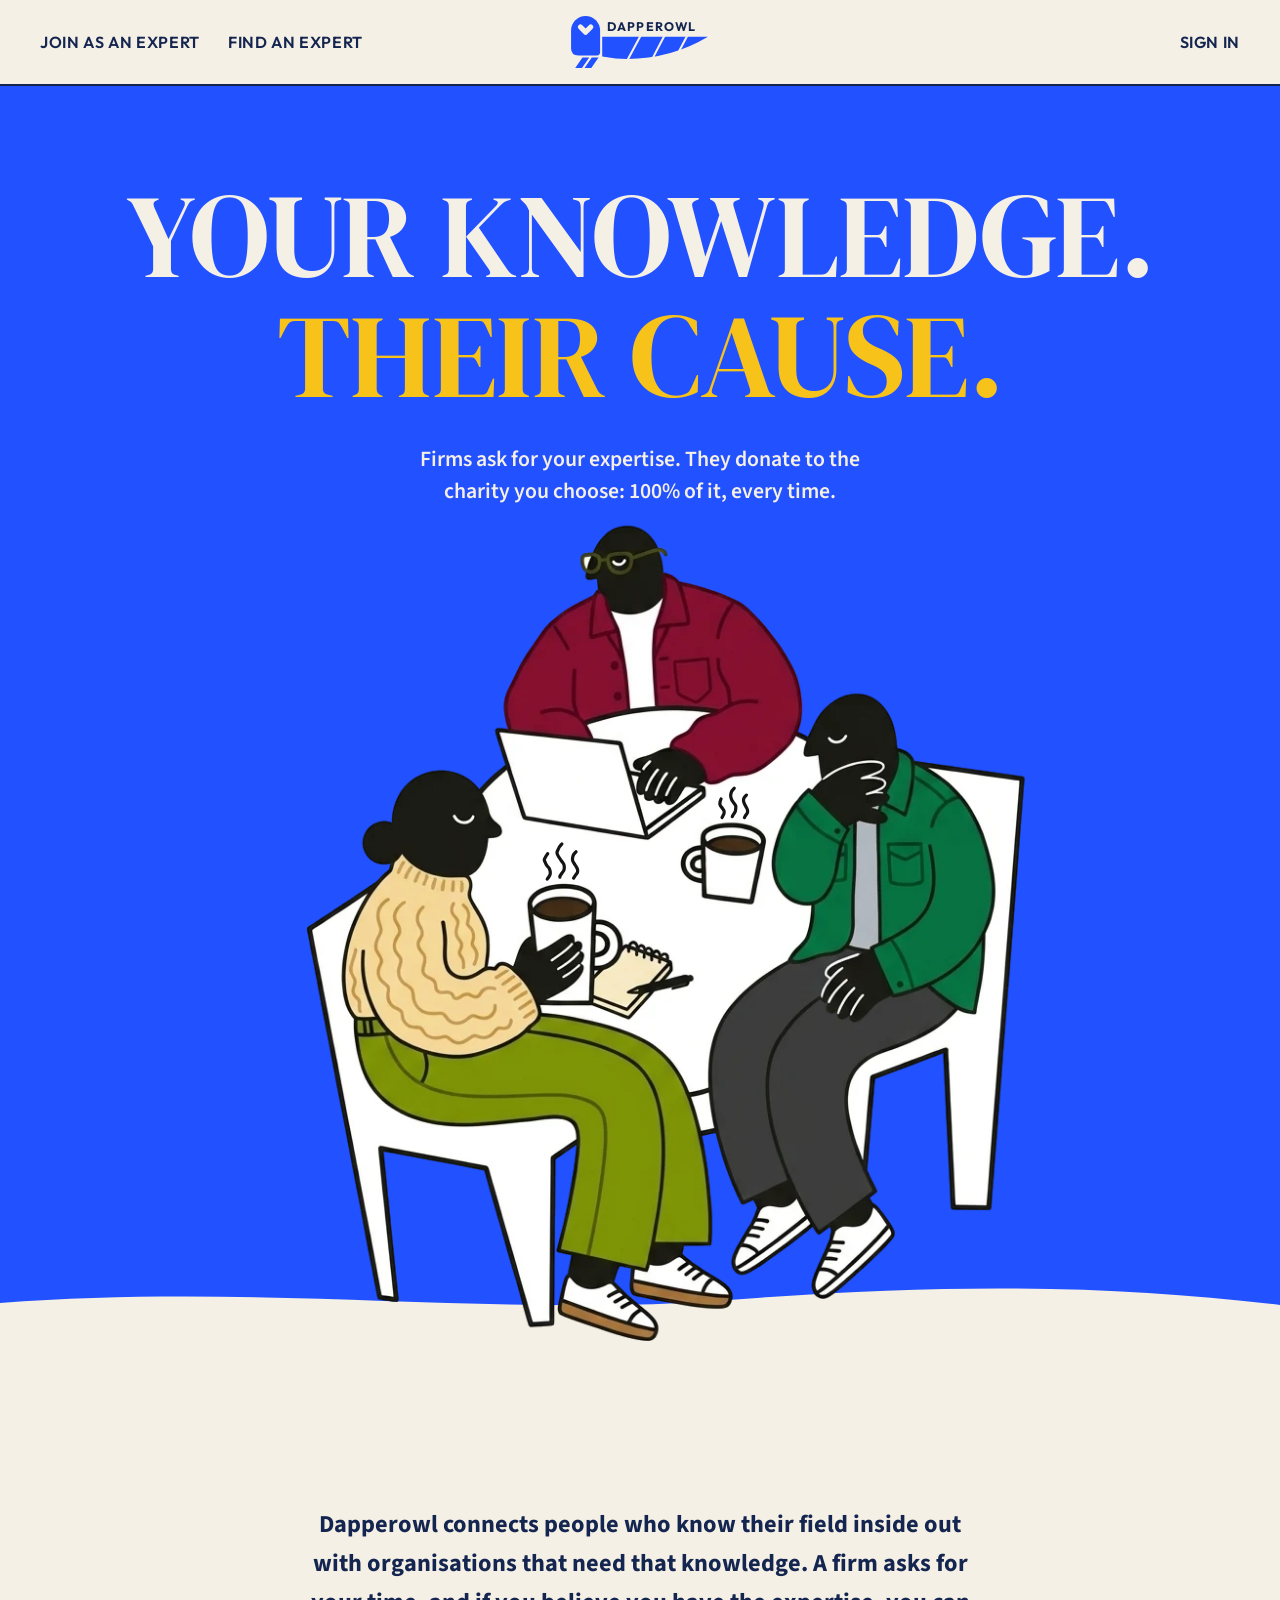
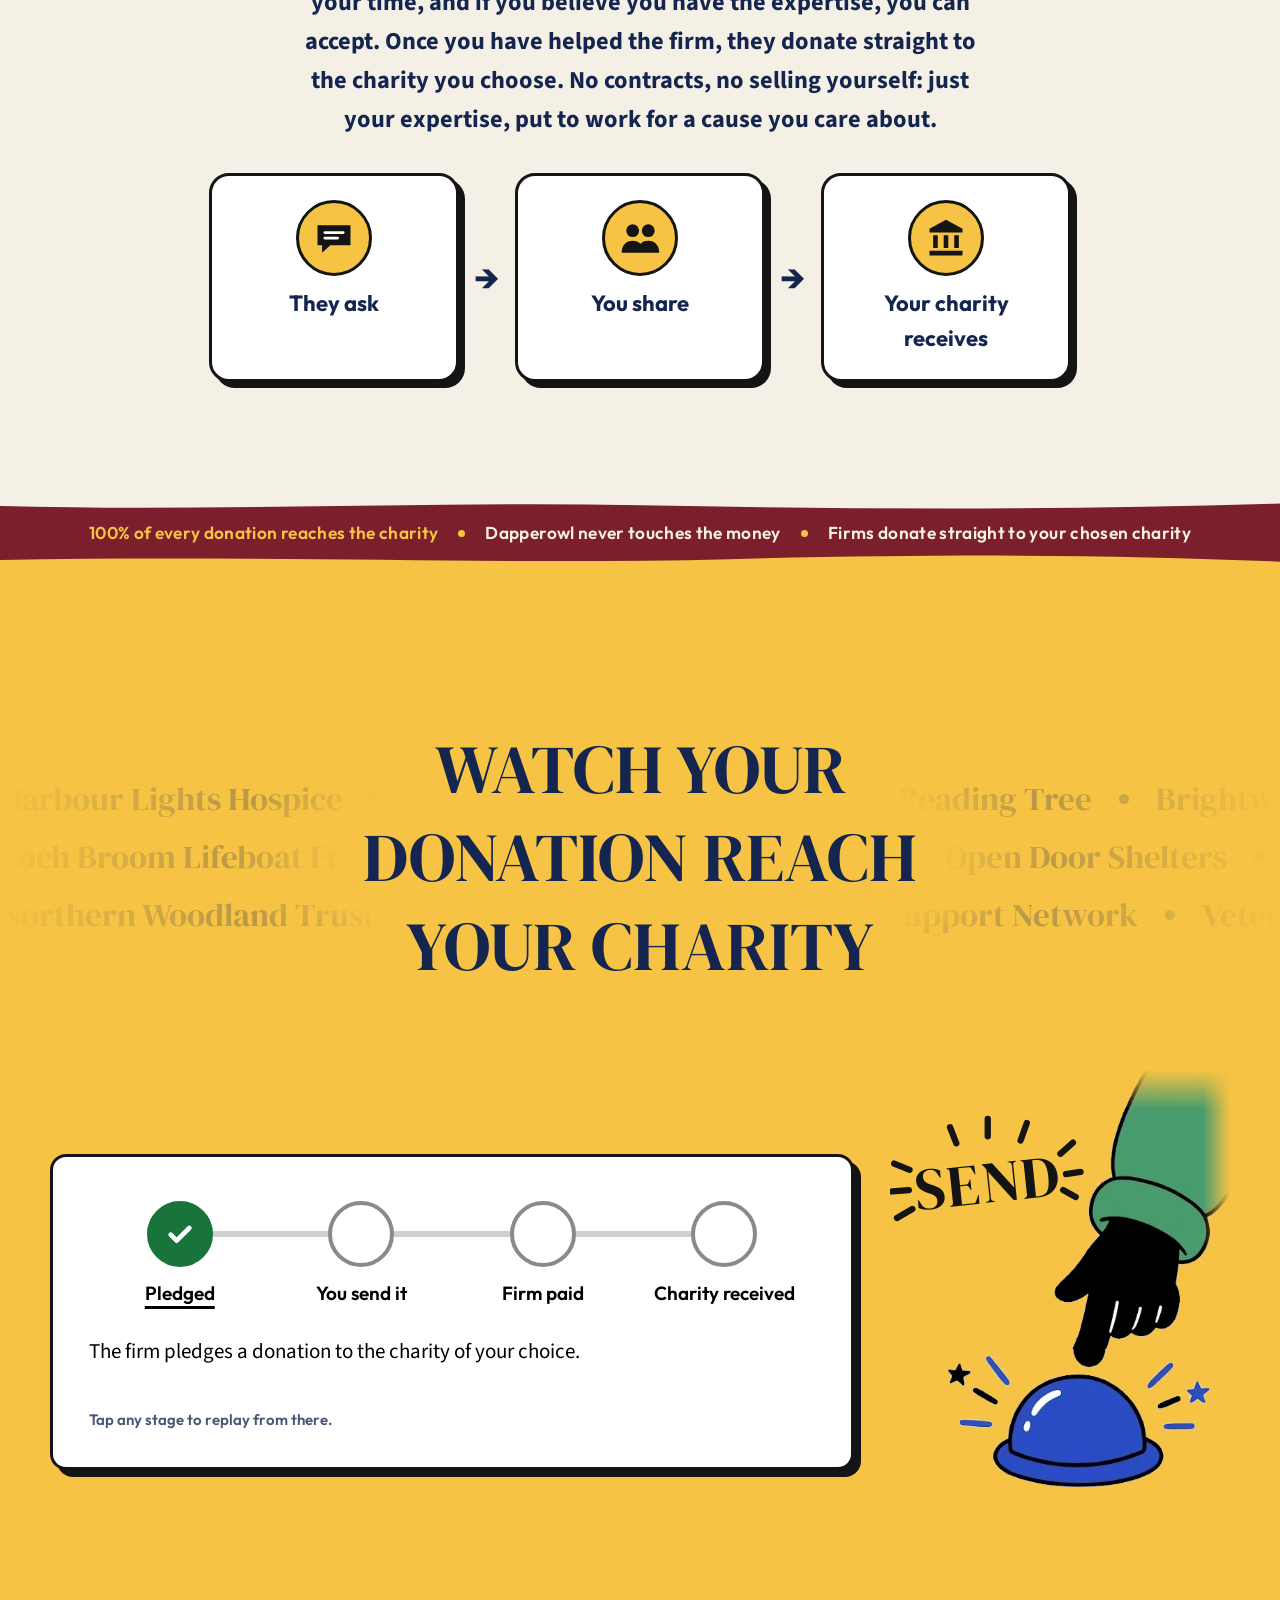
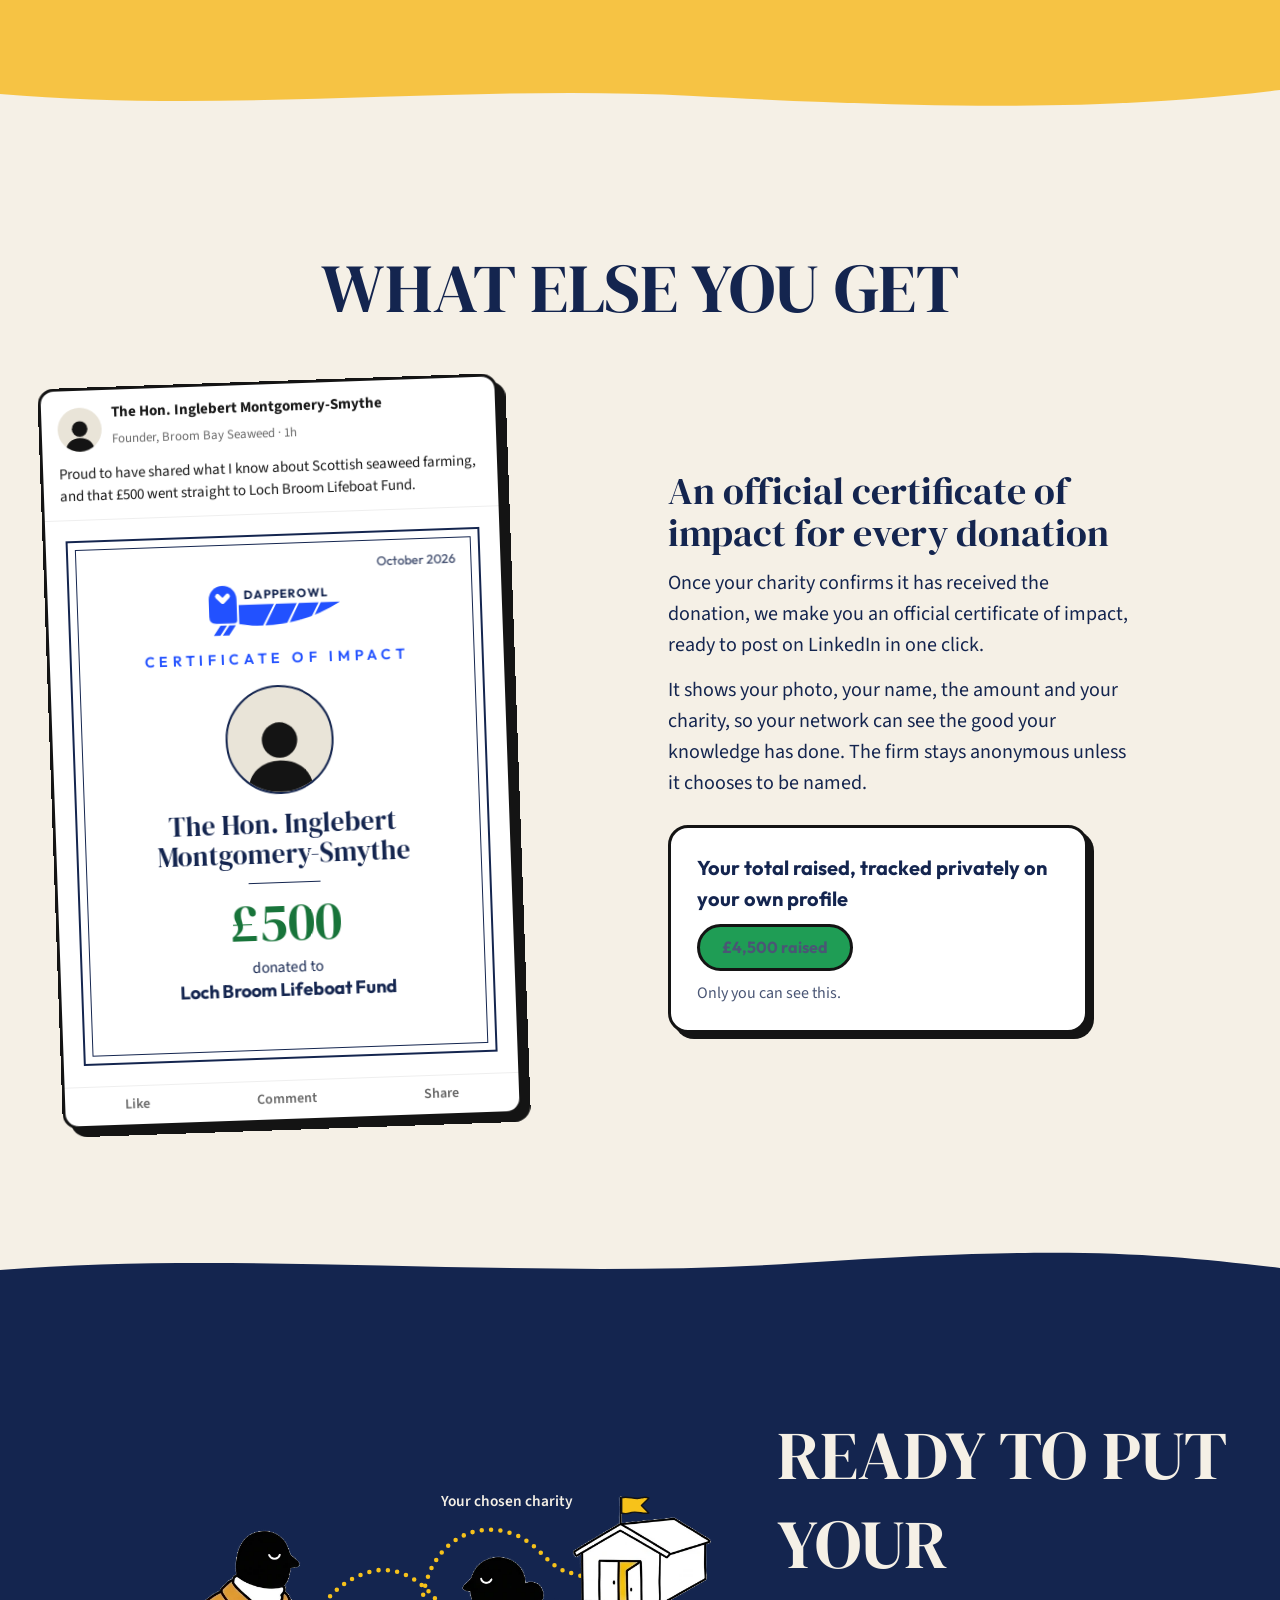
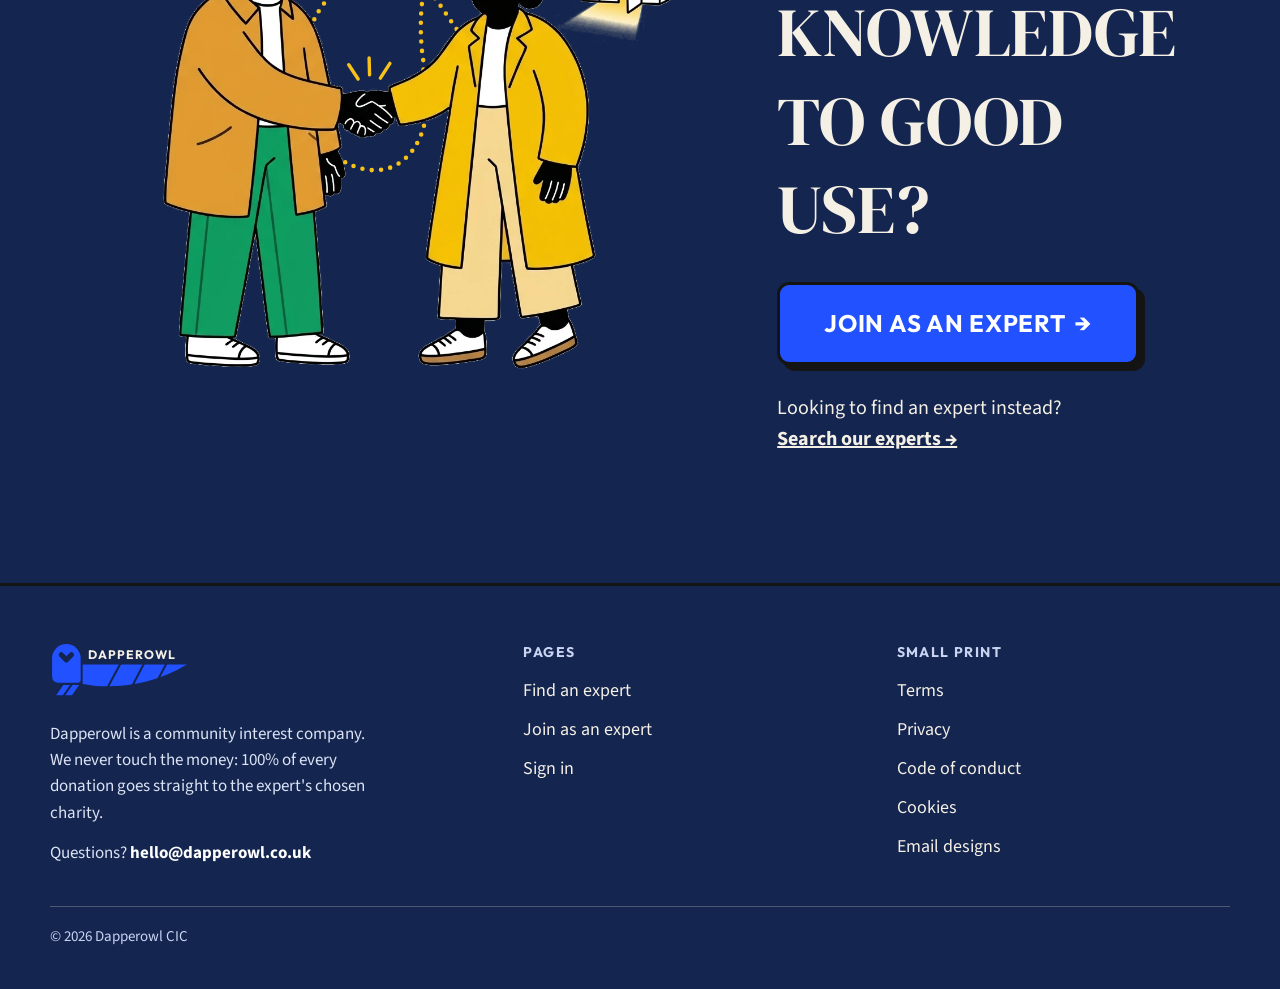
==== index.html @ 825cd0ed "Homepage rework: poster hero and new section order - Cobalt poster hero: 'YOUR KNOWLEDGE. / THEIR CA" ====
<!doctype html>
<html lang="en"><head><meta charset="utf-8"><meta name="viewport" content="width=device-width, initial-scale=1">
<meta property="og:title" content="Dapperowl: Specialise for charity">
<meta property="og:description" content="Experts share their knowledge; firms donate 100% to the expert’s chosen charity.">
<meta property="og:url" content="https://dapperowl.netlify.app/">
<meta property="og:type" content="website">
<meta property="og:image" content="https://dapperowl.netlify.app/og-image.png?v=2">
<meta property="og:image:width" content="1200">
<meta property="og:image:height" content="627">
<meta property="og:image:alt" content="Specialise for charity: three people talking over coffee at a round table">
<meta name="twitter:card" content="summary_large_image">
<meta name="twitter:title" content="Dapperowl: Specialise for charity">
<meta name="twitter:description" content="Experts share their knowledge; firms donate 100% to the expert’s chosen charity.">
<meta name="twitter:image" content="https://dapperowl.netlify.app/og-image.png?v=2">
<meta name="twitter:image:alt" content="Specialise for charity: three people talking over coffee at a round table"><title>Dapperowl</title>
<title>Dapperowl Prototype</title>
<meta name="claude:viewport-fit-sides" content="cover">
<link rel="stylesheet" href="https://fonts.googleapis.com/css2?family=DM+Serif+Display&family=Outfit:wght@600;700&family=Source+Sans+3:wght@400;600;700&display=swap">
<link rel="stylesheet" href="styles.css">
<style>
/* Layout: a sequence of full-width colour bands taken from the drawing's clothes (cream, burgundy, olive, cream, cobalt, navy), joined by soft wavy edges. Big DM Serif headings sit on chunky outlined colour blobs; three small black-figure drawings; tilted cards with hard shadows. */
:root{ --sec:clamp(72px,10vw,128px); --artw:min(80vw,1000px); --spill:calc(var(--artw) * .14); /* image bottom has ~8% empty space, so the drawing itself spills ~6% */ --trk:#F6C344; --trktext:#14254F; --olive:#5E6B33; --burg:#7A1F2B; --cream:#F5F0E6; --sun:#F6C344; }
body{font-size:20px}
.band{position:relative;padding-block:var(--sec)}
.band .inner{position:relative;z-index:1}
.wave{display:block;width:100%;height:36px;margin:-1px 0} /* half height (30 Oct) */

/* headings with a blob behind */
.hd{text-align:center;margin:0 auto;font-family:var(--head);font-weight:400;font-size:clamp(40px,5.4vw,80px);line-height:1.28;text-transform:uppercase;max-width:20ch;color:var(--navy)}

/* Poster hero (30 Oct): cobalt band, huge two-line headline, one sentence, the table drawing big and spilling over the wavy edge */
.phero{position:relative;z-index:2;background:var(--cobalt);color:var(--cream);text-align:center;padding-top:clamp(56px,7vw,96px);padding-bottom:0}
.phero .inner{display:flex;flex-direction:column;align-items:center}
.ptitle{margin:0;font-family:var(--head);font-weight:400;text-transform:uppercase;line-height:1.02;font-size:clamp(32px,9.2vw,146px);letter-spacing:-.005em}
.ptitle span{display:block;white-space:nowrap}
.ptitle .l1{color:var(--cream)}.ptitle .l2{color:#F7C21A}
.psub{margin:28px auto 0;max-width:40ch;font-family:var(--body);font-weight:600;font-size:clamp(20px,1.7vw,22px);line-height:1.5;color:var(--cream)}
.part{position:relative;z-index:3;width:var(--artw);margin-top:calc(var(--artw) * -0.085);margin-bottom:calc(var(--spill) * -1)} /* the image has ~10% empty space above the figures */
.part picture,.part .hero-art{display:block;width:100%;height:auto;aspect-ratio:1/1}
.psteam{position:absolute;inset:0;width:100%;height:100%;overflow:visible;pointer-events:none}
.stm{transform-box:view-box}
@media (prefers-reduced-motion:no-preference){
  .stm{animation:steam 3s ease-in-out infinite}
  .stm2{animation-delay:-1.2s}
  .ptitle .l1,.ptitle .l2,.psub{animation:rise .8s cubic-bezier(.2,.7,.2,1) both}
  .ptitle .l2{animation-delay:.25s}
  .psub{animation-delay:.55s}
  .part{animation:settle 1s cubic-bezier(.2,.7,.2,1) .8s both}
}
@keyframes steam{0%{opacity:0;transform:translateY(8px)}30%{opacity:1}70%{opacity:.85}100%{opacity:0;transform:translateY(-16px)}}
@keyframes rise{from{opacity:0;transform:translateY(34px)}to{opacity:1;transform:none}}
@keyframes settle{from{opacity:0;transform:translateY(40px) scale(.97)}to{opacity:1;transform:none}}

/* 100% strip: one thin line with wavy top and bottom */
.strip{position:relative;z-index:1;margin-top:-9px}
.strip .sw{display:block;width:100%;height:10px;margin:-1px 0}
.strip p{margin:0;background:var(--burg);color:var(--cream);padding-block:10px;display:flex;flex-wrap:wrap;justify-content:center;align-items:center;gap:4px 20px;font-family:var(--ui);font-weight:600;font-size:clamp(15px,1.35vw,19px);letter-spacing:.02em;text-align:center}
.strip p b{font-weight:600;color:var(--sun)}
.strip p i{width:7px;height:7px;border-radius:50%;background:var(--sun);display:inline-block}

/* what is Dapperowl */
.what{background:var(--cream);padding-top:calc(var(--sec) + var(--artw) * .06)}
.what .inner{display:flex;flex-direction:column;align-items:center;gap:34px;text-align:center}
.stmt{margin:0;font-family:var(--body);font-weight:700;font-size:clamp(22px,1.9vw,26px);line-height:1.6;max-width:52ch;color:var(--navy)}
.wsteps{list-style:none;margin:0;padding:0;display:flex;align-items:stretch;justify-content:center;gap:16px;flex-wrap:wrap}
.wsteps li:not(.arr){background:#fff;border:3px solid var(--ink);border-radius:20px;box-shadow:6px 6px 0 var(--ink);padding:24px 22px;display:flex;flex-direction:column;align-items:center;gap:10px;width:250px}
.wsteps .wi{width:76px;height:76px;border-radius:50%;background:var(--sun);border:3px solid var(--ink);display:grid;place-items:center}
.wsteps .wi svg{width:44px;height:44px}
.wsteps b{font-family:var(--ui);font-size:22px}
.wsteps span:not(.wi){font-size:17px;line-height:1.4}
.wsteps .arr{align-self:center;font-family:var(--ui);font-weight:700;font-size:36px;color:var(--navy)}
@media (max-width:900px){.wsteps .arr{transform:rotate(90deg);width:100%;text-align:center}.wsteps li:not(.arr){width:min(100%,340px)}}

/* tracker */
.olive{background:var(--trk);color:var(--trktext)}
.olive .hd{color:var(--navy);--blob:var(--cream)}
.olive{overflow:hidden}
.trk-head{position:relative;display:flex;flex-direction:column;align-items:center;justify-content:center;text-align:center;min-height:330px}
.trk-head .hd{position:relative;z-index:1}
/* keep the headline readable over the drifting charity names: a soft fade in the band's own yellow, no visible shape */
.trk-head .hd::after{content:"";position:absolute;inset:-34px -64px;z-index:-1;background:radial-gradient(closest-side,var(--trk) 72%,rgba(246,195,68,0));pointer-events:none}
.rows{position:absolute;top:50%;left:50%;width:100vw;transform:translate(-50%,-50%);display:flex;flex-direction:column;gap:18px;z-index:0;pointer-events:none;-webkit-mask-image:linear-gradient(90deg,transparent,#000 18%,#000 82%,transparent);mask-image:linear-gradient(90deg,transparent,#000 18%,#000 82%,transparent)}
.row{overflow:hidden}
.row .track{display:flex;gap:64px;width:max-content}
.row span{font-family:var(--head);font-size:clamp(26px,2.6vw,38px);line-height:1.2;color:var(--navy);opacity:.26;white-space:nowrap;position:relative}
.row span::after{content:'';position:absolute;right:-37px;top:50%;width:10px;height:10px;margin-top:-5px;border-radius:50%;background:var(--navy)}
.row.rtl .track{animation:rtl 60s linear infinite}
.row.ltr .track{animation:ltr 70s linear infinite}
.row:nth-child(3).ltr .track{animation-duration:54s}
@keyframes rtl{from{transform:translateX(0)}to{transform:translateX(-50%)}}
@keyframes ltr{from{transform:translateX(-50%)}to{transform:translateX(0)}}
.marq-note{margin:0;border:3px dashed var(--navy);color:var(--navy);border-radius:18px;padding:22px 24px;font-size:19px;line-height:1.45;opacity:.9}
.marq-note span{display:block;font-family:var(--ui);font-weight:700;font-size:14px;letter-spacing:.1em;text-transform:uppercase;margin-bottom:6px;opacity:.75}
.marq{display:flex;flex-direction:column;gap:14px;min-width:0}
.marq-lab{font-family:var(--ui);font-weight:600;font-size:14px;letter-spacing:.12em;text-transform:uppercase;color:rgba(245,240,230,.7)}
.marq-win{overflow:hidden;-webkit-mask-image:linear-gradient(90deg,transparent,#000 14%,#000 86%,transparent);mask-image:linear-gradient(90deg,transparent,#000 14%,#000 86%,transparent)}
.marq-track{display:flex;gap:56px;width:max-content;animation:marq 38s linear infinite}
.marq:hover .marq-track{animation-play-state:paused}
.marq-track span{font-family:var(--head);font-size:28px;line-height:1.1;color:var(--cream);opacity:.78;white-space:nowrap;mix-blend-mode:screen}
@keyframes marq{to{transform:translateX(calc(-50% - 28px))}}
.trk-wrap{display:grid;grid-template-columns:minmax(0,1fr) min(340px,30%);gap:36px;align-items:center;margin-top:48px}
.trk-wrap .ot{box-shadow:7px 7px 0 var(--ink)}
/* Send drawing (30 Oct): two aligned frames stacked; hovering for ~2.2s, pressed for ~0.5s, loop ~3s */
.send{position:relative;width:100%;max-width:340px;aspect-ratio:487/693;justify-self:center}
.send .sf,.send .sf img,.send .sword{position:absolute;inset:0;width:100%;height:100%;display:block}
.send .sf2{opacity:1}.send .sf1{opacity:0}
/* the sleeve is cut off at the picture's top and right edges: fade those edges into the band */
.send .sf{
  --fade-top:linear-gradient(to bottom,transparent 0,#000 8%);
  --fade-right:linear-gradient(to left,transparent 0,#000 8%); /* only beside the sleeve (top 44%), so the burst lines lower down stay crisp */
  -webkit-mask-image:var(--fade-top),var(--fade-right),linear-gradient(#000,#000);
  -webkit-mask-size:100% 100%,100% 44%,100% 57%;-webkit-mask-position:0 0,0 0,0 100%;-webkit-mask-repeat:no-repeat;
  -webkit-mask-composite:source-in,source-over;
  mask-image:var(--fade-top),var(--fade-right),linear-gradient(#000,#000);
  mask-size:100% 100%,100% 44%,100% 57%;mask-position:0 0,0 0,0 100%;mask-repeat:no-repeat;
  mask-composite:intersect,add}
.sword text{font-family:'DM Serif Display',Georgia,serif;font-size:84px;fill:#141414;letter-spacing:2px}
.sword-g{transform-box:view-box;transform-origin:140px 152px}
@media (prefers-reduced-motion:no-preference){
  .send .sf1{opacity:1;animation:sf1 3s step-end infinite}
  .send .sf2{opacity:0;animation:sf2 3s step-end infinite}
  .sword-g{animation:sword 3s ease-in-out infinite}
}
@keyframes sf1{0%{opacity:1}73.3%{opacity:0}90%{opacity:1}}
@keyframes sf2{0%{opacity:0}73.3%{opacity:1}90%{opacity:0}}
@keyframes sword{0%,73.3%,90%,100%{transform:scale(1)}80%{transform:scale(1.06)}}

/* extras */
.extras{background:var(--cream)}
.extras .hd{--blob:#B9C68A}
.xgrid{display:grid;grid-template-columns:minmax(0,1fr) minmax(0,1fr);gap:56px;align-items:center;margin-top:48px}
.tilt{transition:transform .35s ease, box-shadow .35s ease;will-change:transform}
.cert-card{transform:rotate(-2.5deg)}
.cert-in{aspect-ratio:1.91/1;max-width:100%;background:var(--navy);color:var(--paper);border:3px solid var(--ink);border-radius:14px;padding:5% 6%;display:flex;flex-direction:column;justify-content:space-between;box-shadow:8px 8px 0 var(--ink);container-type:inline-size}
.cert-top{display:flex;justify-content:space-between;align-items:center;gap:12px}
.cert-logo{height:9cqw;width:auto}
.cert-kicker{font-family:var(--ui);font-weight:600;font-size:2.4cqw;letter-spacing:.14em;text-transform:uppercase;color:#C9D3F2;border:2px solid #C9D3F2;border-radius:999px;padding:.6cqw 1.8cqw}
.cert-body{display:flex;justify-content:space-between;align-items:flex-end;gap:4cqw;border-top:2px solid rgba(245,240,230,.35);border-bottom:2px solid rgba(245,240,230,.35);padding-block:3cqw}
.cert-left{display:flex;flex-direction:column;gap:1.2cqw;min-width:0}
.cert-name{font-family:var(--head);font-size:5cqw;line-height:1.05}
.cert-line{font-size:2.6cqw;color:#DCE3F5}
.cert-right{display:flex;flex-direction:column;align-items:flex-end;text-align:right;gap:.6cqw;flex:none}
.cert-amt{font-family:var(--head);font-size:11cqw;line-height:.9;color:#7FE0A6}
.cert-to{font-size:2.3cqw;line-height:1.3}
.cert-to b{font-family:var(--ui);font-size:2.7cqw}
.cert-foot{display:flex;justify-content:space-between;gap:2cqw;flex-wrap:wrap;font-family:var(--ui);font-weight:600;font-size:2cqw;color:#C9D3F2}
.cap{margin:18px 0 0;font-size:17px;color:var(--muted);max-width:48ch}
.side{display:flex;flex-direction:column;gap:26px;align-items:flex-start}
.explain{display:flex;flex-direction:column;gap:14px;max-width:46ch}
.explain h3{margin:0;font-family:var(--head);font-weight:400;font-size:clamp(30px,3vw,42px);line-height:1.1;color:var(--navy)}
.explain p{margin:0;font-size:20px;line-height:1.55}
.side .lead2{margin:0;font-weight:700;font-size:23px;line-height:1.3}
.total{background:var(--white);border:3px solid var(--ink);border-radius:20px;box-shadow:6px 6px 0 var(--ink);padding:24px 26px;display:flex;flex-direction:column;gap:10px;position:relative;z-index:2;max-width:420px}
.total b{font-family:var(--ui);font-size:20px}
.raised{align-self:flex-start;background:var(--green);color:var(--white);border:3px solid var(--ink);border-radius:999px;font-family:var(--ui);font-weight:700;font-size:26px;padding:8px 22px}
.total span{font-size:16px;color:var(--muted)}

/* LinkedIn post with classic portrait certificate */
.post{margin:0;max-width:460px;background:#fff;border:3px solid var(--ink);border-radius:16px;overflow:hidden;box-shadow:8px 8px 0 var(--ink);transform:rotate(-2deg)}
.post .ph{display:flex;gap:10px;align-items:center;padding:14px 16px 6px}
.post .av{width:44px;height:44px;border-radius:50%;background:#E9E4D8;display:grid;place-items:end center;overflow:hidden;flex:none}
.post .av svg{width:36px;height:36px}
.post .ph b{font-size:15px;display:block;color:#191919;line-height:1.2}
.post .ph span{font-size:13px;color:#6b6b6b}
.post .pc{margin:0;padding:4px 16px 12px;font-size:15px;color:#191919;line-height:1.45}
.post .pa{display:flex;justify-content:space-around;border-top:1px solid #E8E8E8;padding:8px 6px;font-weight:600;font-size:14px;color:#666}
.cq{container-type:inline-size}
.cert{aspect-ratio:4/5;background:#fff;position:relative;overflow:hidden;color:var(--navy);border-top:1px solid #EEE;border-bottom:1px solid #EEE}
.c1 .frame{position:absolute;inset:4.5cqw;border:.5cqw solid var(--navy);outline:.25cqw solid var(--navy);outline-offset:-2.2cqw}
.c1 .in{position:absolute;inset:4.5cqw;display:flex;flex-direction:column;align-items:center;justify-content:center;text-align:center;gap:2.4cqw;padding:9cqw 8cqw 11cqw}
.c1 .logo{width:30cqw;height:auto}
.c1 .k{font-family:var(--ui);font-weight:600;font-size:3.2cqw;letter-spacing:.32em;text-transform:uppercase;color:var(--cobalt)}
.c1 .photo{width:24cqw;height:24cqw;border-radius:50%;border:.6cqw solid var(--navy);background:#E9E4D8;display:grid;place-items:end center;overflow:hidden;margin-block:1cqw}
.c1 .photo svg{width:78%;height:78%}
.c1 .nm{font-family:var(--head);font-size:6cqw;line-height:1.08}
.c1 .rule{width:16cqw;height:.4cqw;background:var(--navy);margin-block:.6cqw}
.c1 .amt{font-family:var(--head);font-size:12cqw;line-height:.9;color:#18743a}
.c1 .to{font-size:3.4cqw;line-height:1.35}
.c1 .to b{font-family:var(--ui);font-weight:700;display:block;font-size:4cqw}
.c1 .date{position:absolute;right:10cqw;top:9cqw;font-family:var(--ui);font-weight:500;font-size:2.8cqw;color:var(--muted)}


/* join */
.join{background:var(--navy);color:var(--cream);overflow:hidden}
/* Join band (30 Oct): handshake art left ~60%, words right ~40% */
.join .inner{display:grid;grid-template-columns:minmax(0,3fr) minmax(0,2fr);gap:48px;align-items:center}
.jtext{display:flex;flex-direction:column;align-items:flex-start;gap:28px;text-align:left}
.join .hd{color:var(--cream);--blob:var(--sun);text-align:left;margin:0;max-width:16ch}
.jart{position:relative;aspect-ratio:1200/896}
.jart picture,.jart .jimg{display:block;width:100%;height:auto}
.jart .jimg{position:relative;z-index:1}
.jdots,.jfront{position:absolute;inset:0;width:100%;height:100%;overflow:visible}
.jdots{z-index:0}.jfront{z-index:2;pointer-events:none}
.jpath{fill:none;stroke:#F7C21A;stroke-width:8;stroke-linecap:round;stroke-dasharray:0 16.54;stroke-dashoffset:0}
.jlabel{position:absolute;z-index:3;right:23%;top:2.5%;text-align:right;font-family:var(--body);font-weight:600;font-size:clamp(12px,1.2vw,16px);line-height:1.2;color:var(--cream);white-space:nowrap}
.jspark{transform-box:view-box;transform-origin:564px 372px}
@media (prefers-reduced-motion:no-preference){
  .jpath{animation:jdots var(--dur) linear infinite}
  .jspark{animation:jspark 1.6s ease-in-out infinite}
}
@keyframes jdots{from{stroke-dashoffset:calc(var(--shift) * 1px)}to{stroke-dashoffset:0}}
@keyframes jspark{0%,100%{opacity:.82;transform:scale(.88)}50%{opacity:1;transform:scale(1.08)}}
@media (max-width:900px){.join .inner{grid-template-columns:1fr;gap:32px}.jart{max-width:640px;width:100%;justify-self:center}}
.join p{margin:0;font-size:20px}
.join .link2{color:var(--cream);font-weight:700;white-space:nowrap}
.btn.lg{font-size:24px;padding:24px 44px;box-shadow:6px 6px 0 var(--ink)}
.btn .arr{display:inline-block;transition:transform .25s ease}
.btn:hover .arr{transform:translateX(6px)}

/* gentle reveal: content is always visible; it only slides and brightens slightly */
.rv{transition:transform .8s ease, opacity .8s ease}
.js .rv:not(.in){transform:translateY(26px);opacity:.35}

@media (max-width:900px){
  :root{--artw:calc(100vw - 32px)}
  .trk-wrap,.xgrid{grid-template-columns:1fr}
  .send{max-width:260px}
  .total{margin-left:0}
}
@media (prefers-reduced-motion:reduce){
  .row .track{animation:none!important}
  .marq-track{animation:none;flex-wrap:wrap;width:auto;gap:12px 32px}
  .marq-track span[aria-hidden]{display:none}
  .marq-win{-webkit-mask-image:none;mask-image:none}
  .rv,.tilt,.btn .arr{transition:none}
  .js .rv:not(.in){transform:none;opacity:1}
}
</style>
</head><body>


<header id="site-head"></header>

<section class="phero gut" aria-label="Opening screen">
  <div class="inner">
    <h1 class="ptitle"><span class="l1">Your knowledge.</span> <span class="l2">Their cause.</span></h1>
    <p class="psub">Firms ask for your expertise. They donate to the charity you choose: 100% of it, every time.</p>
    <div class="part">
      <picture>
        <source srcset="images/hero-art-plain.webp" type="image/webp">
        <img class="hero-art" src="images/hero-art-plain.png" width="1024" height="1024" fetchpriority="high" decoding="async" alt="Three people chatting over coffee at a round table: one typing on a laptop, one holding a mug, one thinking with a hand at his chin.">
      </picture>
      <svg class="psteam" viewBox="0 0 1024 1024" aria-hidden="true" fill="none" stroke="#141414" stroke-width="3.3" stroke-linecap="round" stroke-linejoin="round"><g class="stm stm1"><path d="M417.5 440.0 C417.2 440.5 416.1 442.0 415.5 443.0 C414.9 444.0 414.1 445.0 414.0 446.0 C413.9 447.0 414.6 448.0 415.0 449.0 C415.4 450.0 415.8 451.0 416.5 452.0 C417.2 453.0 418.4 454.0 419.0 455.0 C419.6 456.0 419.8 457.0 420.0 458.0 C420.2 459.0 420.2 460.0 420.0 461.0 C419.8 462.0 419.0 463.2 418.5 464.0 C418.0 464.8 417.2 465.7 417.0 466.0"/><path d="M432.0 430.0 C431.6 430.5 430.2 432.0 429.5 433.0 C428.8 434.0 428.4 435.0 428.0 436.0 C427.6 437.0 427.0 438.0 427.0 439.0 C427.0 440.0 427.5 441.0 428.0 442.0 C428.5 443.0 429.3 444.0 430.0 445.0 C430.7 446.0 431.3 447.0 432.0 448.0 C432.7 449.0 433.6 450.0 434.0 451.0 C434.4 452.0 434.5 453.0 434.5 454.0 C434.5 455.0 434.4 456.0 434.0 457.0 C433.6 458.0 432.7 459.0 432.0 460.0 C431.3 461.0 430.3 462.3 430.0 463.0 C429.7 463.7 430.0 463.8 430.0 464.0"/><path d="M446.5 438.0 C446.1 438.5 444.6 440.0 444.0 441.0 C443.4 442.0 443.2 443.0 443.0 444.0 C442.8 445.0 442.8 446.0 443.0 447.0 C443.2 448.0 443.9 449.0 444.5 450.0 C445.1 451.0 445.9 452.0 446.5 453.0 C447.1 454.0 447.8 455.0 448.0 456.0 C448.2 457.0 448.3 458.0 448.0 459.0 C447.7 460.0 446.7 461.0 446.0 462.0 C445.3 463.0 444.3 464.5 444.0 465.0"/></g><g class="stm stm2"><path d="M595.0 384.0 C594.8 384.5 594.2 386.0 594.0 387.0 C593.8 388.0 593.7 389.0 594.0 390.0 C594.3 391.0 595.3 392.0 596.0 393.0 C596.7 394.0 597.7 395.0 598.0 396.0 C598.3 397.0 598.2 398.0 598.0 399.0 C597.8 400.0 596.8 401.3 596.5 402.0 C596.2 402.7 596.1 402.8 596.0 403.0"/><path d="M608.5 373.0 C608.1 373.5 606.6 375.0 606.0 376.0 C605.4 377.0 605.2 378.0 605.0 379.0 C604.8 380.0 604.8 381.0 605.0 382.0 C605.2 383.0 605.5 384.0 606.0 385.0 C606.5 386.0 607.3 387.0 608.0 388.0 C608.7 389.0 609.7 390.0 610.0 391.0 C610.3 392.0 610.1 393.0 610.0 394.0 C609.9 395.0 609.9 396.0 609.5 397.0 C609.1 398.0 608.0 399.2 607.5 400.0 C607.0 400.8 606.7 401.7 606.5 402.0"/><path d="M621.0 380.0 C620.6 380.5 619.0 382.0 618.5 383.0 C618.0 384.0 617.9 385.0 618.0 386.0 C618.1 387.0 618.6 388.0 619.0 389.0 C619.4 390.0 620.0 391.0 620.5 392.0 C621.0 393.0 621.8 394.0 622.0 395.0 C622.2 396.0 622.3 397.0 622.0 398.0 C621.7 399.0 620.5 400.2 620.0 401.0 C619.5 401.8 619.2 402.7 619.0 403.0"/></g></svg>
    </div>
  </div>
</section>

<svg class="wave" viewBox="0 0 1440 72" preserveAspectRatio="none" aria-hidden="true" style="background:var(--cobalt)"><path d="M0 40 C300 0 560 70 820 34 S1260 6 1440 44 L1440 72 L0 72 Z" fill="#F5F0E6"/></svg>



<section class="band what gut" aria-label="What Dapperowl does">
  <div class="inner rv">
    <p class="stmt">Dapperowl connects people who know their field inside out with organisations that need that knowledge. A firm asks for your time, and if you believe you have the expertise, you can accept. Once you have helped the firm, they donate straight to the charity you choose. No contracts, no selling yourself: just your expertise, put to work for a cause you care about.</p>
    <ol class="wsteps">
      <li><span class="wi"><svg viewBox="0 0 48 48" aria-hidden="true"><path d="M6 10h36v22H20l-9 8v-8H6z" fill="#141414"/><path d="M14 18h20M14 24h14" stroke="#fff" stroke-width="3" stroke-linecap="round"/></svg></span><b>They ask</b></li>
      <li class="arr" aria-hidden="true">→</li>
      <li><span class="wi"><svg viewBox="0 0 48 48" aria-hidden="true"><circle cx="16" cy="16" r="7" fill="#141414"/><circle cx="33" cy="16" r="7" fill="#141414"/><path d="M4 40c0-8 5-13 12-13s12 5 12 13zM21 40c0-8 5-13 12-13s12 5 12 13z" fill="#141414"/></svg></span><b>You share</b></li>
      <li class="arr" aria-hidden="true">→</li>
      <li><span class="wi"><svg viewBox="0 0 48 48" aria-hidden="true"><path d="M24 4L6 14v4h36v-4z" fill="#141414"/><path d="M10 21h5v14h-5zM21.5 21h5v14h-5zM33 21h5v14h-5z" fill="#141414"/><path d="M6 38h36v5H6z" fill="#141414"/></svg></span><b>Your charity receives</b></li>
    </ol>
  </div>
</section>

<div class="strip" role="note">
  <svg class="sw" viewBox="0 0 1440 24" preserveAspectRatio="none" aria-hidden="true"><path d="M0 24 L0 12 C240 26 480 0 720 10 S1200 22 1440 6 L1440 24 Z" fill="#7A1F2B"/></svg>
  <p class="gut"><b>100% of every donation reaches the charity</b><i aria-hidden="true"></i>Dapperowl never touches the money<i aria-hidden="true"></i>Firms donate straight to your chosen charity</p>
  <svg class="sw" viewBox="0 0 1440 24" preserveAspectRatio="none" aria-hidden="true" style="background:var(--trk)"><path d="M0 0 L0 12 C300 0 560 24 820 10 S1260 0 1440 16 L1440 0 Z" fill="#7A1F2B"/></svg>
</div>

<section class="band olive gut" id="tracker">
  <div class="inner rv">
    <div class="trk-head">
      <div class="rows" aria-hidden="true"><div class="row ltr"><div class="track"><span>Harbour Lights Hospice</span><span>Glen Affric Wildlife Trust</span><span>The Reading Tree</span><span>Brightwater Children's Fund</span><span>Moorland Mountain Rescue</span><span>Kindred Kitchens</span><span>Harbour Lights Hospice</span><span>Glen Affric Wildlife Trust</span><span>The Reading Tree</span><span>Brightwater Children's Fund</span><span>Moorland Mountain Rescue</span><span>Kindred Kitchens</span></div></div><div class="row rtl"><div class="track"><span>Loch Broom Lifeboat Fund</span><span>Second Spring Dementia Care</span><span>Open Door Shelters</span><span>Little Lungs Foundation</span><span>Bridges to Literacy</span><span>Riverside Youth Music</span><span>Loch Broom Lifeboat Fund</span><span>Second Spring Dementia Care</span><span>Open Door Shelters</span><span>Little Lungs Foundation</span><span>Bridges to Literacy</span><span>Riverside Youth Music</span></div></div><div class="row ltr"><div class="track"><span>Northern Woodland Trust</span><span>Oban Food Bank</span><span>Seafarers Support Network</span><span>Veterans' Workshop</span><span>Yorkshire Carers Trust</span><span>Green Corridor Trust</span><span>Northern Woodland Trust</span><span>Oban Food Bank</span><span>Seafarers Support Network</span><span>Veterans' Workshop</span><span>Yorkshire Carers Trust</span><span>Green Corridor Trust</span></div></div></div>
      <h2 class="hd"><span>Watch your donation reach your charity</span></h2>
    </div>
    <div class="trk-wrap">
      <div id="tracker-demo"></div>
      <div class="send" role="img" aria-label="Drawing: a finger pressing a big Send button">
        <picture class="sf sf1"><source srcset="images/send-1.webp" type="image/webp"><img src="images/send-1.png" width="487" height="693" alt="" loading="lazy" decoding="async"></picture>
        <picture class="sf sf2"><source srcset="images/send-2.webp" type="image/webp"><img src="images/send-2.png" width="487" height="693" alt="" loading="lazy" decoding="async"></picture>
        <svg class="sword" viewBox="0 0 487 693" aria-hidden="true">
          <g class="sword-g">
            <text x="140" y="190" text-anchor="middle" transform="rotate(-6 140 165)">SEND</text>
            <g class="sbursts" fill="none" stroke="#141414" stroke-width="9" stroke-linecap="round">
              <path d="M6 134 L28 143 M3 174 L27 172 M10 212 L32 199"/>
              <path d="M86 82 L95 105 M140 70 L140 95 M196 76 L187 101"/>
              <path d="M262 104 L244 120 M273 146 L252 149 M266 182 L248 172"/>
            </g>
          </g>
        </svg>
      </div>
    </div>
  </div>
</section>

<svg class="wave" viewBox="0 0 1440 72" preserveAspectRatio="none" aria-hidden="true" style="background:var(--trk)"><path d="M0 26 C260 66 520 6 780 30 S1240 62 1440 18 L1440 72 L0 72 Z" fill="#F5F0E6"/></svg>

<section class="band extras gut">
  <div class="inner rv">
    <h2 class="hd"><span>What else you get</span></h2>
    <div class="xgrid">
      <div>
        <figure class="post tilt" aria-label="Example LinkedIn post with an impact certificate">
          <div class="ph"><span class="av"><svg viewBox="0 0 60 60" aria-hidden="true"><circle cx="30" cy="22" r="13" fill="#141414"/><path d="M6 60c0-15 11-23 24-23s24 8 24 23z" fill="#141414"/></svg></span><div><b>The Hon. Inglebert Montgomery-Smythe</b><span>Founder, Broom Bay Seaweed · 1h</span></div></div>
          <p class="pc">Proud to have shared what I know about Scottish seaweed farming, and that £500 went straight to Loch Broom Lifeboat Fund.</p>
          <div class="cq"><div class="cert c1"><div class="frame"></div><div class="in"><svg class="logo" viewBox="18 14 274 108" aria-label="Dapperowl"><path d="M50 18 A28 28 0 0 1 78 46 L78 88 Q78 94 72 94 L36 94 Q22 94 22 80 L22 46 A28 28 0 0 1 50 18 Z" fill="#2251FF"/><path d="M-10 -5 L0 5 L10 -5" transform="translate(50 44)" fill="none" stroke="#fff" stroke-width="10" stroke-linecap="round" stroke-linejoin="round"/><path d="M44 98 L57 98 L43 118 L30 118 Z M62 98 L75 98 L61 118 L48 118 Z" fill="#2251FF"/><path d="M82 58 L286 58 Q206 106 108 100 L82 96 Z" fill="#2251FF"/><path d="M156 56 L128 108 M202 56 L178 102 M246 56 L228 90" stroke="#fff" stroke-width="4"/><text x="92" y="46.4" font-family="Outfit, sans-serif" font-weight="700" font-size="24" letter-spacing="2" fill="#14254F">DAPPEROWL</text></svg><span class="k">Certificate of impact</span><div class="photo"><svg viewBox="0 0 60 60" aria-hidden="true"><circle cx="30" cy="22" r="13" fill="#141414"/><path d="M6 60c0-15 11-23 24-23s24 8 24 23z" fill="#141414"/></svg></div><span class="nm">The Hon. Inglebert Montgomery-Smythe</span><span class="rule"></span><span class="amt">£500</span><span class="to">donated to<b>Loch Broom Lifeboat Fund</b></span></div><span class="date">October 2026</span></div></div>
          <div class="pa"><span>Like</span><span>Comment</span><span>Share</span></div>
        </figure>
      </div>
      <div class="side">
        <div class="explain">
          <h3>An official certificate of impact for every donation</h3>
          <p>Once your charity confirms it has received the donation, we make you an official certificate of impact, ready to post on LinkedIn in one click.</p>
          <p>It shows your photo, your name, the amount and your charity, so your network can see the good your knowledge has done. The firm stays anonymous unless it chooses to be named.</p>
        </div>
        <div class="total tilt">
          <b>Your total raised, tracked privately on your own profile</b>
          <span class="raised">£4,500 raised</span>
          <span>Only you can see this.</span>
        </div>
      </div>
    </div>
  </div>
</section>

<svg class="wave" viewBox="0 0 1440 72" preserveAspectRatio="none" aria-hidden="true" style="background:#F5F0E6"><path d="M0 44 C280 4 600 66 900 30 S1300 10 1440 40 L1440 72 L0 72 Z" fill="#14254F"/></svg>

<section class="band join gut" id="join">
  <div class="inner rv">
    <div class="jart">
      <svg class="jdots" viewBox="0 0 1200 896" aria-hidden="true">
        <path class="jpath" style="--shift:810.46;--dur:6.0s" d="M505.0 497.0 C508.4 497.7 519.4 499.5 525.2 501.4 C531.0 503.3 534.6 506.6 539.6 508.5 C544.6 510.4 549.8 511.5 555.0 512.5 C560.2 513.5 565.7 514.3 571.0 514.5 C576.3 514.7 581.8 514.4 587.0 513.5 C592.2 512.6 597.5 511.3 602.5 509.4 C607.5 507.5 612.3 505.0 616.8 502.1 C621.3 499.2 625.6 495.7 629.6 492.0 C633.6 488.3 637.3 484.1 640.5 479.7 C643.7 475.3 646.4 470.7 649.0 465.9 C651.6 461.1 653.9 456.2 655.9 451.1 C657.9 446.0 660.1 447.2 660.8 435.4 C661.5 423.5 660.2 398.1 660.0 380.0 C659.8 361.9 660.0 338.0 659.7 326.5 C659.4 315.0 658.5 316.2 658.0 310.8 C657.5 305.4 656.8 299.8 656.4 294.2 C656.0 288.6 655.6 282.9 655.4 277.2 C655.2 271.5 655.2 265.8 655.2 260.2 C655.2 254.5 655.3 249.0 655.5 243.3 C655.7 237.6 656.1 231.9 656.6 226.2 C657.1 220.5 657.7 214.9 658.6 209.2 C659.5 203.5 660.5 197.7 661.9 192.1 C663.3 186.5 664.9 181.1 666.8 175.7 C668.6 170.3 670.5 164.7 673.0 159.5 C675.5 154.3 678.4 149.3 681.5 144.5 C684.6 139.7 687.9 134.8 691.5 130.5 C695.1 126.2 698.8 122.2 702.9 118.4 C707.0 114.7 711.6 111.1 716.2 108.0 C720.8 104.9 725.6 102.2 730.5 99.9 C735.4 97.6 740.6 95.6 745.8 94.1 C751.0 92.5 756.2 91.3 761.6 90.6 C767.0 89.9 772.6 89.7 778.0 89.7 C783.4 89.7 788.7 89.9 794.0 90.7 C799.3 91.5 804.5 92.8 809.7 94.3 C814.9 95.8 820.2 97.6 825.1 99.8 C830.0 102.0 834.6 104.6 839.1 107.3 C843.6 110.0 847.7 112.9 851.9 116.2 C856.1 119.5 860.2 123.5 864.1 127.2 C868.0 130.9 871.4 134.6 875.1 138.2 C878.8 141.8 882.5 145.4 886.5 148.7 C890.5 152.0 894.8 155.2 899.3 157.8 C903.8 160.4 908.5 162.7 913.3 164.4 C918.1 166.1 922.4 166.2 927.9 167.8 C933.4 169.4 943.0 173.0 946.0 174.0"/>
        <path class="jpath" style="--shift:347.34;--dur:2.57s" d="M458.0 262.0 C459.8 259.2 465.5 250.4 468.5 245.3 C471.5 240.2 473.1 235.9 476.0 231.3 C478.9 226.7 482.4 222.0 485.9 217.6 C489.4 213.2 493.1 209.1 497.0 205.1 C500.9 201.1 505.2 197.1 509.5 193.4 C513.8 189.8 518.2 186.4 522.9 183.2 C527.6 180.0 532.8 176.9 537.9 174.3 C543.0 171.7 548.1 169.7 553.4 167.8 C558.7 165.9 564.3 164.0 569.9 162.8 C575.5 161.6 581.2 160.7 586.9 160.6 C592.6 160.5 598.3 161.1 603.9 162.0 C609.5 162.9 615.0 164.3 620.4 166.2 C625.8 168.1 631.0 170.5 636.0 173.2 C641.0 175.9 646.0 179.2 650.3 182.4 C654.6 185.6 658.0 188.6 661.9 192.1 C665.8 195.6 670.1 199.6 673.9 203.7 C677.7 207.8 681.3 212.2 684.7 216.6 C688.1 221.0 691.1 225.4 694.2 229.9 C697.3 234.4 700.4 238.9 703.5 243.4 C706.6 247.9 709.5 252.5 712.6 256.9 C715.7 261.3 720.4 267.8 722.0 270.0"/>
      </svg>
      <picture>
        <source srcset="images/handshake.webp" type="image/webp">
        <img class="jimg" src="images/handshake.png" width="1200" height="896" loading="lazy" decoding="async" alt="Two people shake hands. A dotted yellow path loops from their hands to a small community hall with a yellow flag and an open door: their chosen charity.">
      </picture>
      <svg class="jfront" viewBox="0 0 1200 896" aria-hidden="true">
        <g class="jflag"><path d="M1010 33 C1022 29 1034 38 1046 33 C1050 32 1054 32 1058 34 L1045 47 L1058 60 C1048 63 1036 55 1024 60 C1018 62 1013 61 1010 60 Z" fill="#F7C21A" stroke="#141414" stroke-width="2.6" stroke-linejoin="round"><animate attributeName="d" dur="2.5s" repeatCount="indefinite" calcMode="spline" keyTimes="0;0.33;0.66;1" keySplines=".45 0 .55 1;.45 0 .55 1;.45 0 .55 1" values="M1010 33 C1022 29 1034 38 1046 33 C1050 32 1054 32 1058 34 L1045 47 L1058 60 C1048 63 1036 55 1024 60 C1018 62 1013 61 1010 60 Z;M1010 33 C1021 37 1033 28 1046 35 C1050 37 1054 34 1058 37 L1046 49 L1058 62 C1048 59 1035 64 1024 59 C1018 56 1013 59 1010 60 Z;M1010 33 C1023 31 1032 34 1046 31 C1050 30 1054 31 1058 32 L1044 46 L1058 59 C1047 61 1037 57 1024 61 C1017 63 1013 60 1010 60 Z;M1010 33 C1022 29 1034 38 1046 33 C1050 32 1054 32 1058 34 L1045 47 L1058 60 C1048 63 1036 55 1024 60 C1018 62 1013 61 1010 60 Z"/></path></g>
        <g class="jspark"><line x1="563.8" y1="316.0" x2="564.6" y2="346.0" stroke="#F7C21A" stroke-width="6" stroke-linecap="round"/><line x1="600.6" y1="325.7" x2="583.7" y2="351.8" stroke="#F7C21A" stroke-width="6" stroke-linecap="round"/><line x1="527.8" y1="328.1" x2="544.4" y2="353.4" stroke="#F7C21A" stroke-width="6" stroke-linecap="round"/></g>
      </svg>
      <span class="jlabel" aria-hidden="true">Your chosen charity</span>
    </div>
    <div class="jtext">
      <h2 class="hd"><span>Ready to put your knowledge to good use?</span></h2>
      <a class="btn lg" href="join.html">Join as an expert <span class="arr">→</span></a>
      <p>Looking to find an expert instead? <a class="link2" href="find.html">Search our experts →</a></p>
    </div>
  </div>
</section>


<footer id="site-foot"></footer>
<script src="site.js"></script>
<script>
DapperTracker.mount(document.getElementById('tracker-demo'), DapperTracker.EXPERT);
(function(){ // Join band flag ripple (SVG animation) stays still when motion is turned off
  const svg=document.querySelector('.jfront'); if(!svg||!svg.pauseAnimations) return;
  const mq=matchMedia('(prefers-reduced-motion: reduce)');
  const set=()=>{ if(mq.matches){svg.pauseAnimations();svg.setCurrentTime(0);} else svg.unpauseAnimations(); };
  set(); mq.addEventListener('change',set);
})();
(function(){
  const reduce=matchMedia('(prefers-reduced-motion: reduce)').matches;
  if(!reduce && 'IntersectionObserver' in window){
    document.documentElement.classList.add('js');
    const io=new IntersectionObserver(es=>es.forEach(e=>{if(e.isIntersecting){e.target.classList.add('in');io.unobserve(e.target);}}),{threshold:.15});
    document.querySelectorAll('.rv').forEach(el=>io.observe(el));
    setTimeout(()=>document.querySelectorAll('.rv').forEach(el=>el.classList.add('in')),6000);
  }
  if(!reduce && matchMedia('(hover: hover)').matches){
    document.querySelectorAll('.tilt').forEach(el=>{
      const base=getComputedStyle(el).transform; const b=base==='none'?'':base;
      el.addEventListener('mousemove',e=>{const r=el.getBoundingClientRect();const x=(e.clientX-r.left)/r.width-.5,y=(e.clientY-r.top)/r.height-.5;el.style.transform=b+' perspective(900px) rotateY('+(x*7)+'deg) rotateX('+(-y*7)+'deg)';});
      el.addEventListener('mouseleave',()=>{el.style.transform='';});
    });
  }
})();
</script>

</body></html>
---- styles.css ----
/* Dapperowl prototype: shared tokens and components. Bold black-figure style: thick black outlines, hard shadows, cream paper, navy text, cobalt accent, green for donations. */
:root{
  --paper:#F5F0E6; --ink:#141414; --navy:#14254F; --cobalt:#2251FF; --green:#1F9D55; --white:#ffffff; --muted:#4A5675; --soft:#E9E2D3; --burgundy:#7A1F2B; --amber:#E0A21B; --sun:#F6C344;
  --head:'DM Serif Display', Georgia, serif; --body:'Source Sans 3', Arial, sans-serif; --ui:'Outfit', Arial, sans-serif;
  color-scheme: light;
}
*{box-sizing:border-box}
[hidden]{display:none!important}
html{-webkit-text-size-adjust:100%}
body{margin:0;background:var(--paper);color:var(--navy);font-family:var(--body);font-size:20px;line-height:1.55}
body::before{content:"";position:fixed;inset:0 0 auto;height:env(safe-area-inset-top,0px);z-index:10;background:var(--paper)}
img{max-width:100%}
.gut{padding-left:max(40px,env(safe-area-inset-left,0px));padding-right:max(40px,env(safe-area-inset-right,0px))}
.inner{max-width:1180px;margin:0 auto}
a:focus-visible,button:focus-visible,input:focus-visible,textarea:focus-visible,select:focus-visible,label.chip:focus-within,summary:focus-visible{outline:3px solid var(--cobalt);outline-offset:3px}

/* top bar */
.top{position:sticky;top:env(safe-area-inset-top,0px);z-index:5;background:var(--paper);border-bottom:2px solid var(--navy);display:grid;grid-template-columns:1fr auto 1fr;align-items:center;gap:20px;padding-block:14px}
.top nav{display:flex;gap:28px;flex-wrap:wrap}
.top nav.r{justify-content:flex-end}
.top nav a{color:var(--navy);text-decoration:none;font-family:var(--ui);font-weight:600;font-size:16px;letter-spacing:.04em;text-transform:uppercase}
.top nav a:hover{color:var(--cobalt)}
.top nav a.here{text-decoration:underline;text-decoration-thickness:3px;text-underline-offset:6px}
.logo{display:block;height:56px;width:auto}

/* footer */
.foot{background:var(--navy);color:var(--paper);padding-block:56px 40px;border-top:3px solid var(--ink)}
.foot .inner{display:grid;grid-template-columns:minmax(0,1.3fr) repeat(2,minmax(0,1fr));gap:40px}
.foot .mark{width:140px;height:auto}
.foot p{margin:14px 0 0;font-size:17px;max-width:42ch;color:#DCE3F5}
.foot h4{margin:0 0 12px;font-family:var(--ui);font-size:14px;letter-spacing:.1em;text-transform:uppercase;color:#C9D3F2}
.foot ul{list-style:none;margin:0;padding:0;display:flex;flex-direction:column;gap:8px}
.foot a{color:var(--paper);text-decoration:none;font-size:18px}
.foot a:hover{text-decoration:underline}
.foot .base{grid-column:1/-1;border-top:1px solid rgba(245,240,230,.25);padding-top:18px;font-size:15px;color:#C9D3F2;display:flex;justify-content:space-between;gap:16px;flex-wrap:wrap}
.proto{position:fixed;right:max(14px,env(safe-area-inset-right,0px));bottom:calc(14px + env(safe-area-inset-bottom,0px));z-index:20;font-family:var(--ui);font-size:13px;font-weight:600;background:var(--ink);color:var(--white);border-radius:8px;padding:6px 12px;opacity:.85}

/* type */
h1.page{margin:0;font-family:var(--head);font-weight:400;font-size:clamp(38px,4.6vw,66px);line-height:1;text-transform:uppercase;text-wrap:balance}
h2.sec{margin:0;font-family:var(--head);font-weight:400;font-size:clamp(30px,3.4vw,48px);line-height:1.05;text-transform:uppercase;text-wrap:balance}
.lead{margin:0;color:var(--muted);max-width:60ch;font-size:21px}
.eyebrow{font-family:var(--ui);font-weight:700;font-size:14px;letter-spacing:.1em;text-transform:uppercase;color:var(--muted)}

/* buttons */
.btn{display:inline-flex;align-items:center;justify-content:center;gap:10px;font-family:var(--ui);font-weight:700;font-size:19px;letter-spacing:.03em;text-transform:uppercase;padding:18px 32px;border-radius:12px;border:3px solid var(--ink);cursor:pointer;box-shadow:4px 4px 0 var(--ink);background:var(--cobalt);color:var(--white);text-decoration:none;line-height:1.2;text-align:center}
.btn:active{transform:translate(2px,2px);box-shadow:2px 2px 0 var(--ink)}
.btn.ghost{background:var(--white);color:var(--navy)}
.btn.green{background:var(--green)}
.btn.sm{font-size:16px;padding:11px 18px;box-shadow:3px 3px 0 var(--ink)}
.btn[disabled]{opacity:.4;cursor:default}
.link{color:var(--cobalt);font-weight:700}

/* cards */
.card{background:var(--white);border:3px solid var(--ink);border-radius:22px;box-shadow:6px 6px 0 var(--ink);padding:36px;min-width:0}
.box{border:3px solid var(--ink);border-radius:16px;padding:20px 22px;background:var(--paper);min-width:0}

/* forms */
.f{display:flex;flex-direction:column;gap:8px;min-width:0}
.f label,.lab{font-family:var(--ui);font-weight:700;font-size:18px}
.opt{font-family:var(--body);font-weight:400;color:var(--muted);font-size:16px}
.f small,.hint{color:var(--muted);font-size:16px}
input[type=text],input[type=email],input[type=url],input[type=tel],input[type=number],input[type=search],input[type=date],input[type=time],textarea,select{font:inherit;font-size:20px;color:var(--navy);background:var(--paper);border:3px solid var(--ink);border-radius:12px;padding:13px 16px;width:100%}
textarea{min-height:150px;resize:vertical;line-height:1.5}
.row{display:grid;grid-template-columns:repeat(2,minmax(0,1fr));gap:20px}
.row3{display:grid;grid-template-columns:repeat(3,minmax(0,1fr));gap:16px}
.chips{display:flex;flex-wrap:wrap;gap:10px}
label.chip,button.chip{cursor:pointer;display:inline-flex;align-items:center;gap:8px;border:3px solid var(--ink);border-radius:999px;padding:8px 16px;font-family:var(--ui);font-weight:600;font-size:16px;background:var(--white);color:var(--navy)}
label.chip input{position:absolute;opacity:0;width:1px;height:1px}
label.chip:has(input:checked),button.chip[aria-pressed="true"]{background:var(--ink);color:var(--white)}
.tick{display:flex;gap:14px;align-items:flex-start;font-size:19px;cursor:pointer;border:3px solid var(--ink);border-radius:14px;padding:14px 18px;background:var(--white)}
.tick input,.radio input{width:24px;height:24px;accent-color:var(--cobalt);flex:none;margin-top:3px}
.radio{display:flex;gap:12px;align-items:flex-start;font-size:19px;cursor:pointer}
.note{background:var(--paper);border-left:6px solid var(--navy);border-radius:0 12px 12px 0;padding:14px 18px;font-size:18px}
.note p{margin:0 0 6px}.note p:last-child{margin:0}

/* tabs */
.tabs{display:flex;gap:8px;flex-wrap:wrap;border-bottom:3px solid var(--ink);padding-bottom:0}
.tabs button{font-family:var(--ui);font-weight:700;font-size:17px;border:3px solid var(--ink);border-bottom:none;border-radius:14px 14px 0 0;padding:12px 20px;background:var(--soft);color:var(--navy);cursor:pointer;margin-bottom:-3px;display:inline-flex;gap:8px;align-items:center}
.tabs button[aria-selected="true"]{background:var(--white);padding-bottom:15px}
.badge{display:inline-grid;place-items:center;min-width:24px;height:24px;border-radius:999px;background:var(--cobalt);color:var(--white);font-size:14px;padding:0 6px}
.panel{background:var(--white);border:3px solid var(--ink);border-top:none;border-radius:0 0 22px 22px;padding:32px;display:flex;flex-direction:column;gap:22px;box-shadow:6px 6px 0 var(--ink)}

/* status pills */
.pill{display:inline-flex;align-items:center;gap:6px;font-family:var(--ui);font-weight:700;font-size:14px;letter-spacing:.04em;text-transform:uppercase;border:2px solid var(--ink);border-radius:999px;padding:4px 12px;background:var(--white);white-space:nowrap}
.pill.wait{background:#FCEFC7}.pill.ok{background:#D6F1E1}.pill.no{background:#F6D9DC}.pill.go{background:#DCE5FF}

/* small static tracker for dashboards */
.trk{display:grid;grid-template-columns:repeat(4,minmax(0,1fr));position:relative;gap:8px}
.trk .ln{position:absolute;top:19px;height:8px;border:2px solid var(--ink);border-radius:8px;background:var(--white);overflow:hidden}
.trk .ln i{display:block;height:100%;background:var(--green)}
.trk .st{position:relative;z-index:1;display:flex;flex-direction:column;align-items:center;text-align:center;gap:6px;font-family:var(--ui);font-weight:600;font-size:15px;color:var(--muted)}
.trk .st b{width:46px;height:46px;border-radius:50%;border:3px solid var(--ink);background:var(--white);display:grid;place-items:center;color:var(--ink);font-size:18px}
.trk .st.on{color:var(--navy)}
.trk .st.on b{background:var(--green);color:var(--white)}

/* list rows */
.item{border:3px solid var(--ink);border-radius:18px;padding:22px 24px;display:flex;flex-direction:column;gap:14px;background:var(--paper)}
.item-h{display:flex;justify-content:space-between;align-items:flex-start;gap:16px;flex-wrap:wrap}
.item-h b{font-family:var(--ui);font-size:21px;display:block}
.item .meta{color:var(--muted);font-size:17px}
.acts{display:flex;gap:12px;flex-wrap:wrap}
.dl{display:grid;grid-template-columns:max-content minmax(0,1fr);gap:6px 18px;margin:0;font-size:18px}
.dl dt{font-family:var(--ui);font-weight:700}
.dl dd{margin:0}

@media (max-width:900px){
  /* phones: logo on top, then Join, Find and Sign in in one centred row */
  .top{display:flex;flex-wrap:wrap;justify-content:center;align-items:center;column-gap:16px;row-gap:10px}
  .top > a{flex:0 0 100%;display:flex;justify-content:center;order:-1}
  .top nav,.top nav.r{flex-wrap:nowrap;justify-content:center;gap:16px}
  .top nav a{font-size:15px}
  .gut{padding-left:max(16px,env(safe-area-inset-left,0px));padding-right:max(16px,env(safe-area-inset-right,0px))}
  .foot .inner{grid-template-columns:1fr}
  .row,.row3{grid-template-columns:1fr}
  .card,.panel{padding:22px}
  .dl{grid-template-columns:1fr}
}
@media (prefers-reduced-motion:reduce){*{transition:none!important}}

/* Donation tracker: original website style (chosen 25 Oct). White card, grey line, stops turn green with a tick; one sentence below fades between stages. Stages are clickable. */
.ot{padding:36px;border:3px solid var(--ink);border-radius:16px;background:var(--white);color:#000}
.ot-stops{display:grid;grid-template-columns:repeat(4,1fr);margin:8px 0 26px;padding:0;list-style:none}
.ot-stop{position:relative;text-align:center}
.ot-stop+.ot-stop::before{content:"";position:absolute;top:30px;right:50%;width:100%;height:6px;background:#cfcfcf;transition:background .4s ease}
.ot-stop.on+.ot-stop.on::before{background:#18743a}
.ot-btn{all:unset;box-sizing:border-box;width:100%;cursor:pointer;display:flex;flex-direction:column;align-items:center;gap:12px;font-family:var(--ui);font-weight:600;font-size:19px;color:#000;padding:0 4px;border-radius:12px}
.ot-btn:focus-visible{outline:3px solid var(--cobalt);outline-offset:4px}
.ot-btn:hover .ot-dot{border-color:#18743a}
.ot-dot{position:relative;z-index:1;display:grid;place-items:center;width:66px;height:66px;border:4px solid #8a8a8a;border-radius:50%;background:var(--white);color:transparent;transition:background .4s,border-color .4s,color .4s}
.ot-dot svg{width:32px;height:32px}
.ot-stop.on .ot-dot{border-color:#18743a;background:#18743a;color:var(--white)}
.ot-stop.cur .ot-btn{text-decoration:underline;text-decoration-thickness:3px;text-underline-offset:6px}
.ot-status{min-height:3.2em;margin:0;font-size:21px;color:#000;transition:opacity .5s ease;max-width:52ch}
.ot-status.out{opacity:0}
.ot-hint{margin:6px 0 0;font-size:15px;color:var(--muted);font-family:var(--ui);font-weight:600}
.ot.static{padding:22px 18px}
.ot.static .ot-stops{margin:4px 0 0}
.ot.static .ot-dot{width:48px;height:48px;border-width:3px}
.ot.static .ot-dot svg{width:24px;height:24px}
.ot.static .ot-stop+.ot-stop::before{top:21px;height:5px}
.ot.static .ot-btn{font-size:15px;gap:8px;cursor:default}
@media (max-width:640px){
  .ot{padding:22px}
  .ot-stops{grid-template-columns:1fr;gap:0;margin-bottom:20px}
  .ot-stop{text-align:left;padding:6px 0}
  .ot-btn{flex-direction:row;gap:16px}
  .ot-dot{flex:none;width:54px;height:54px}
  .ot-stop+.ot-stop::before{top:auto;bottom:50%;left:24px;right:auto;width:6px;height:100%}
  .ot.static .ot-dot{width:44px;height:44px}
  .ot.static .ot-stop+.ot-stop::before{left:19px;width:5px;top:auto;height:100%}
}
@media (prefers-reduced-motion:reduce){.ot-dot,.ot-stop+.ot-stop::before,.ot-status{transition:none}}

/* Homepage style carried to every page (25 Oct): coloured header band with a wavy edge, chunky label headings, gentle reveals, chunky hover on buttons and cards. */
.phead{background:var(--pb);color:var(--pt);padding-block:64px 40px}
.phead .inner{display:flex;flex-direction:column;gap:18px}
.phead .lead,.phead .eyebrow,.phead p{color:var(--pt);opacity:.92}
.phead .link{color:var(--pt)}
.phead > .inner > *{margin:0}
.pwave{display:block;width:100%;height:28px;margin-top:-1px} /* half height (30 Oct) */
h1.lbl{font-family:var(--head);font-weight:400;font-size:clamp(40px,5.4vw,80px);line-height:1.3;text-transform:uppercase;color:var(--navy);margin:0}
/* Headlines sit straight on the background, no label boxes (30 Oct). span.l is still added by site.js, unstyled. */
h1.lbl > span.l,h2.sec > span.l{background:none;border:0;border-radius:0;padding:0;box-shadow:none}
h2.sec{line-height:1.3}
.btn{transition:transform .2s ease, box-shadow .2s ease}
.btn:hover{transform:translate(-2px,-2px);box-shadow:6px 6px 0 var(--ink)}
.item,.ec,.three .card,.steps li{transition:transform .3s ease, box-shadow .3s ease}
.item:hover,.three .card:hover,.steps li:hover{transform:translateY(-3px)}
.rv{transition:transform .8s ease, opacity .8s ease}
.js .rv:not(.in){transform:translateY(22px);opacity:.35}
@media (prefers-reduced-motion:reduce){.js .rv:not(.in){transform:none;opacity:1}.btn:hover,.item:hover{transform:none}}
.hero h1.lbl{color:var(--paper)}
.phead .saved{color:var(--navy)}

/* Band headlines: centred in every band. Colour by background (30 Oct): navy on cream, white and sun yellow; cream on cobalt, navy and burgundy. */
.phead h1.lbl{color:var(--pt)}
h1.lbl{text-align:center}
.phead .inner{align-items:center;text-align:center}
.phead .inner > div{display:flex;flex-direction:column;align-items:center;text-align:center;gap:14px}
.phead .hello,.phead .intro{justify-content:center}
.phead .acts{justify-content:center}
section.hero .inner{align-items:center!important;text-align:center}
.hero .inner p{margin-inline:auto}

/* Full-width colour bands with wavy top and bottom edges, used inside pages (26 Oct) */
html{overflow-x:clip}
.bleed{position:relative;margin-inline:calc(50% - 50vw);padding:72px max(24px,calc(50vw - 50% + 24px));background:var(--bb);margin-block:56px}
.bleed::before,.bleed::after{content:"";position:absolute;left:0;right:0;height:20px;background:var(--bb);-webkit-mask-size:100% 100%;mask-size:100% 100%;-webkit-mask-repeat:no-repeat;mask-repeat:no-repeat}
.bleed::before{top:-19px;-webkit-mask-image:url("data:image/svg+xml,%3Csvg xmlns='http://www.w3.org/2000/svg' viewBox='0 0 1440 40' preserveAspectRatio='none'%3E%3Cpath d='M0 40 L0 20 C240 40 480 0 720 16 S1200 36 1440 8 L1440 40 Z'/%3E%3C/svg%3E");mask-image:url("data:image/svg+xml,%3Csvg xmlns='http://www.w3.org/2000/svg' viewBox='0 0 1440 40' preserveAspectRatio='none'%3E%3Cpath d='M0 40 L0 20 C240 40 480 0 720 16 S1200 36 1440 8 L1440 40 Z'/%3E%3C/svg%3E")}
.bleed::after{bottom:-19px;-webkit-mask-image:url("data:image/svg+xml,%3Csvg xmlns='http://www.w3.org/2000/svg' viewBox='0 0 1440 40' preserveAspectRatio='none'%3E%3Cpath d='M0 0 L0 22 C300 0 560 40 820 18 S1260 2 1440 28 L1440 0 Z'/%3E%3C/svg%3E");mask-image:url("data:image/svg+xml,%3Csvg xmlns='http://www.w3.org/2000/svg' viewBox='0 0 1440 40' preserveAspectRatio='none'%3E%3Cpath d='M0 0 L0 22 C300 0 560 40 820 18 S1260 2 1440 28 L1440 0 Z'/%3E%3C/svg%3E")}
.bleed .sec{color:var(--navy)}
h2.sec{color:var(--navy)!important}
.bleed h2.sec{color:inherit!important}
main:has(> .bleed:last-child){padding-bottom:0}
main > .bleed:last-child{margin-bottom:0}
main > .bleed:last-child::after{display:none}
@media (max-width:900px){.bleed{padding-block:52px}}

/* Neighbouring colour bands join directly, with no cream gap (26 Oct) */
.bleed:has(+ .bleed){margin-bottom:0;z-index:2}
.bleed + .bleed{margin-top:-56px;z-index:1}
.bleed + .bleed::before{display:none}
.bleed:has(+ .bleed)::after{z-index:3}
.bleed + .bleed{padding-top:96px}

/* Thin burgundy strip with wavy top and bottom, for one-line facts (26 Oct) */
.tstrip{position:relative;margin-inline:calc(50% - 50vw);background:var(--burgundy);color:var(--paper);padding:14px max(24px,calc(50vw - 50% + 24px));margin-bottom:0}
.tstrip::before,.tstrip::after{content:"";position:absolute;left:0;right:0;height:11px;background:var(--burgundy);-webkit-mask-size:100% 100%;mask-size:100% 100%;-webkit-mask-repeat:no-repeat;mask-repeat:no-repeat}
.tstrip::before{top:-10px;-webkit-mask-image:url("data:image/svg+xml,%3Csvg xmlns='http://www.w3.org/2000/svg' viewBox='0 0 1440 22' preserveAspectRatio='none'%3E%3Cpath d='M0 22 L0 11 C240 24 480 0 720 9 S1200 20 1440 4 L1440 22 Z'/%3E%3C/svg%3E");mask-image:url("data:image/svg+xml,%3Csvg xmlns='http://www.w3.org/2000/svg' viewBox='0 0 1440 22' preserveAspectRatio='none'%3E%3Cpath d='M0 22 L0 11 C240 24 480 0 720 9 S1200 20 1440 4 L1440 22 Z'/%3E%3C/svg%3E")}
.tstrip::after{bottom:-10px;z-index:2;-webkit-mask-image:url("data:image/svg+xml,%3Csvg xmlns='http://www.w3.org/2000/svg' viewBox='0 0 1440 22' preserveAspectRatio='none'%3E%3Cpath d='M0 0 L0 12 C300 0 560 22 820 9 S1260 0 1440 15 L1440 0 Z'/%3E%3C/svg%3E");mask-image:url("data:image/svg+xml,%3Csvg xmlns='http://www.w3.org/2000/svg' viewBox='0 0 1440 22' preserveAspectRatio='none'%3E%3Cpath d='M0 0 L0 12 C300 0 560 22 820 9 S1260 0 1440 15 L1440 0 Z'/%3E%3C/svg%3E")}
.tstrip ul{list-style:none;margin:0;padding:0;display:flex;flex-wrap:wrap;justify-content:center;align-items:center;gap:6px 22px;font-family:var(--ui);font-weight:600;font-size:clamp(15px,1.25vw,18px);text-align:center}
@media (min-width:1100px){.tstrip ul{flex-wrap:nowrap;white-space:nowrap}}
.tstrip li{display:flex;align-items:center;gap:22px}
.tstrip li:first-child{color:var(--sun)}
.tstrip li+li::before{content:"";width:7px;height:7px;border-radius:50%;background:var(--sun);display:inline-block;margin-right:0}
.tstrip{margin-bottom:-56px}
.tstrip + .bleed{margin-top:0}
.tstrip + .bleed::before{display:none}
.tstrip + .bleed{padding-top:84px}
.tstrip{margin-top:-56px;margin-bottom:22px}
.tstrip.mid{margin-top:0}

.isdone{background:#D6F1E1!important;color:var(--navy)!important}
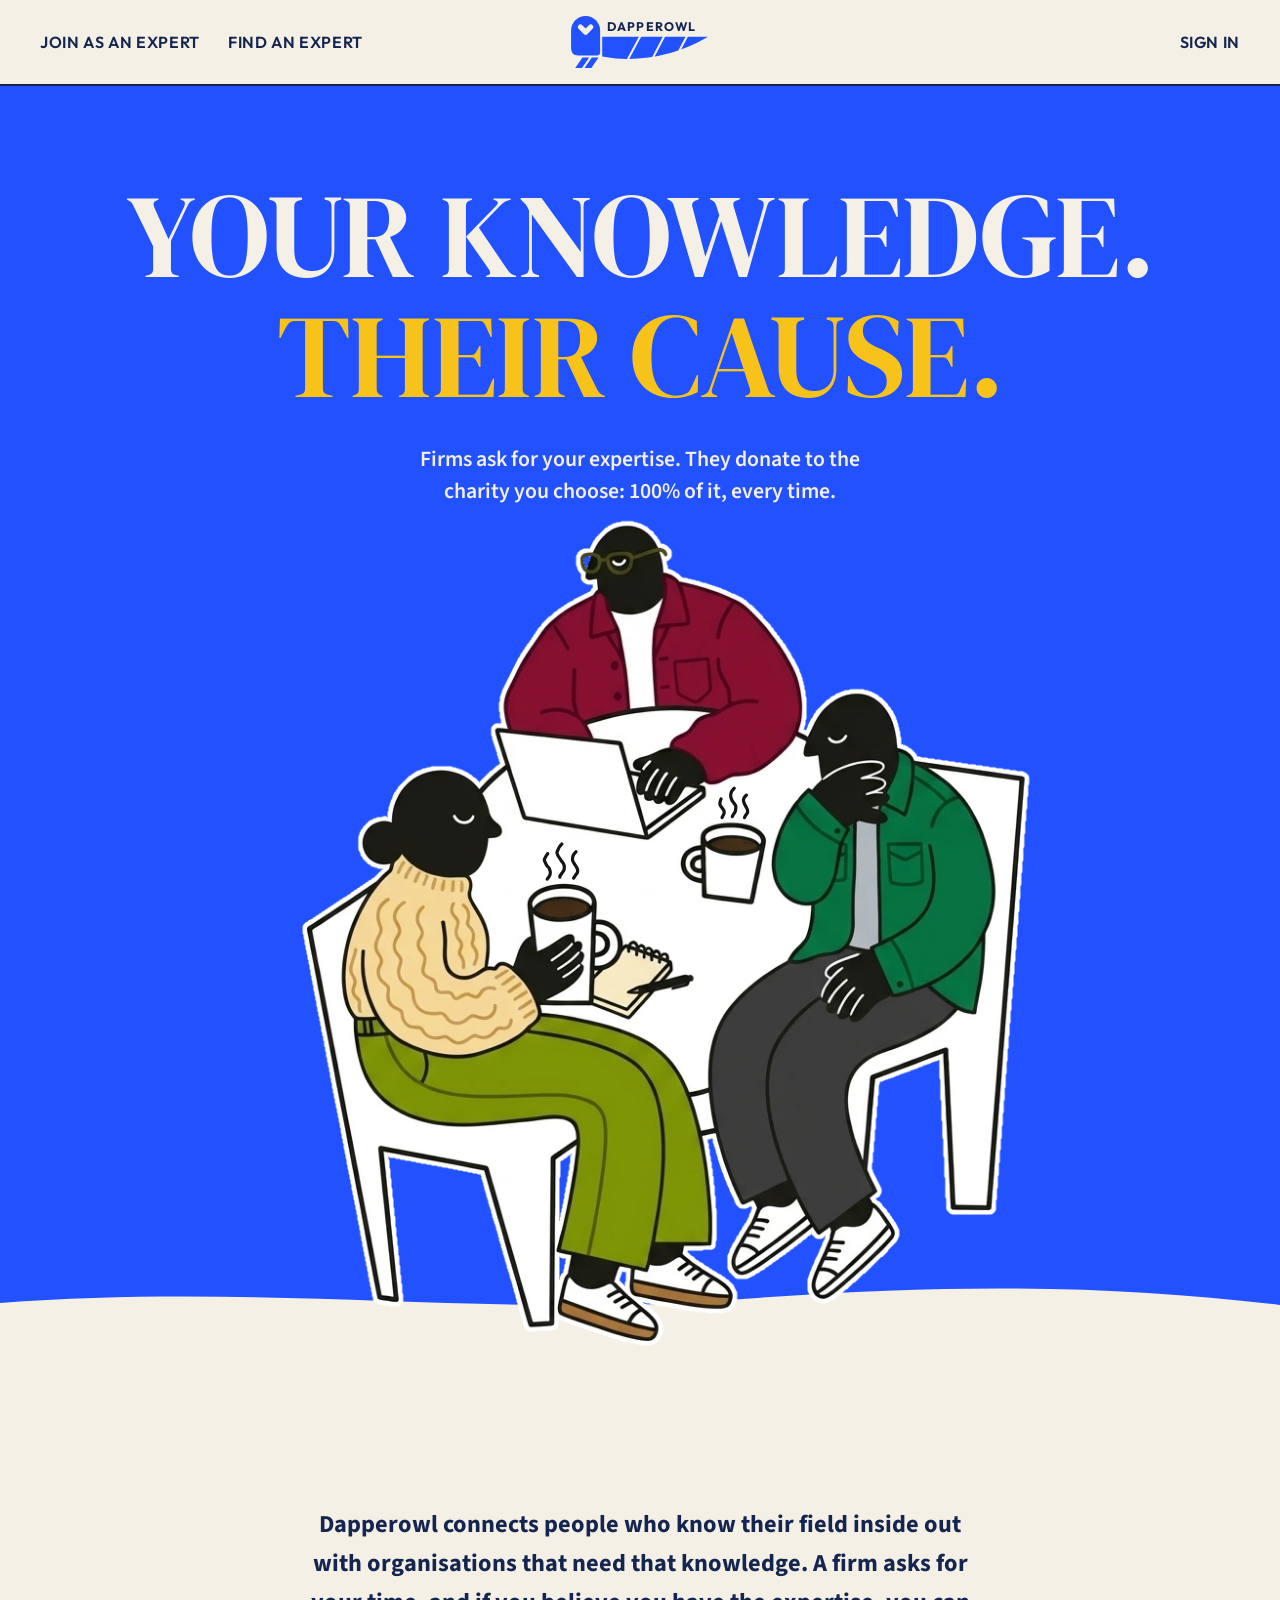
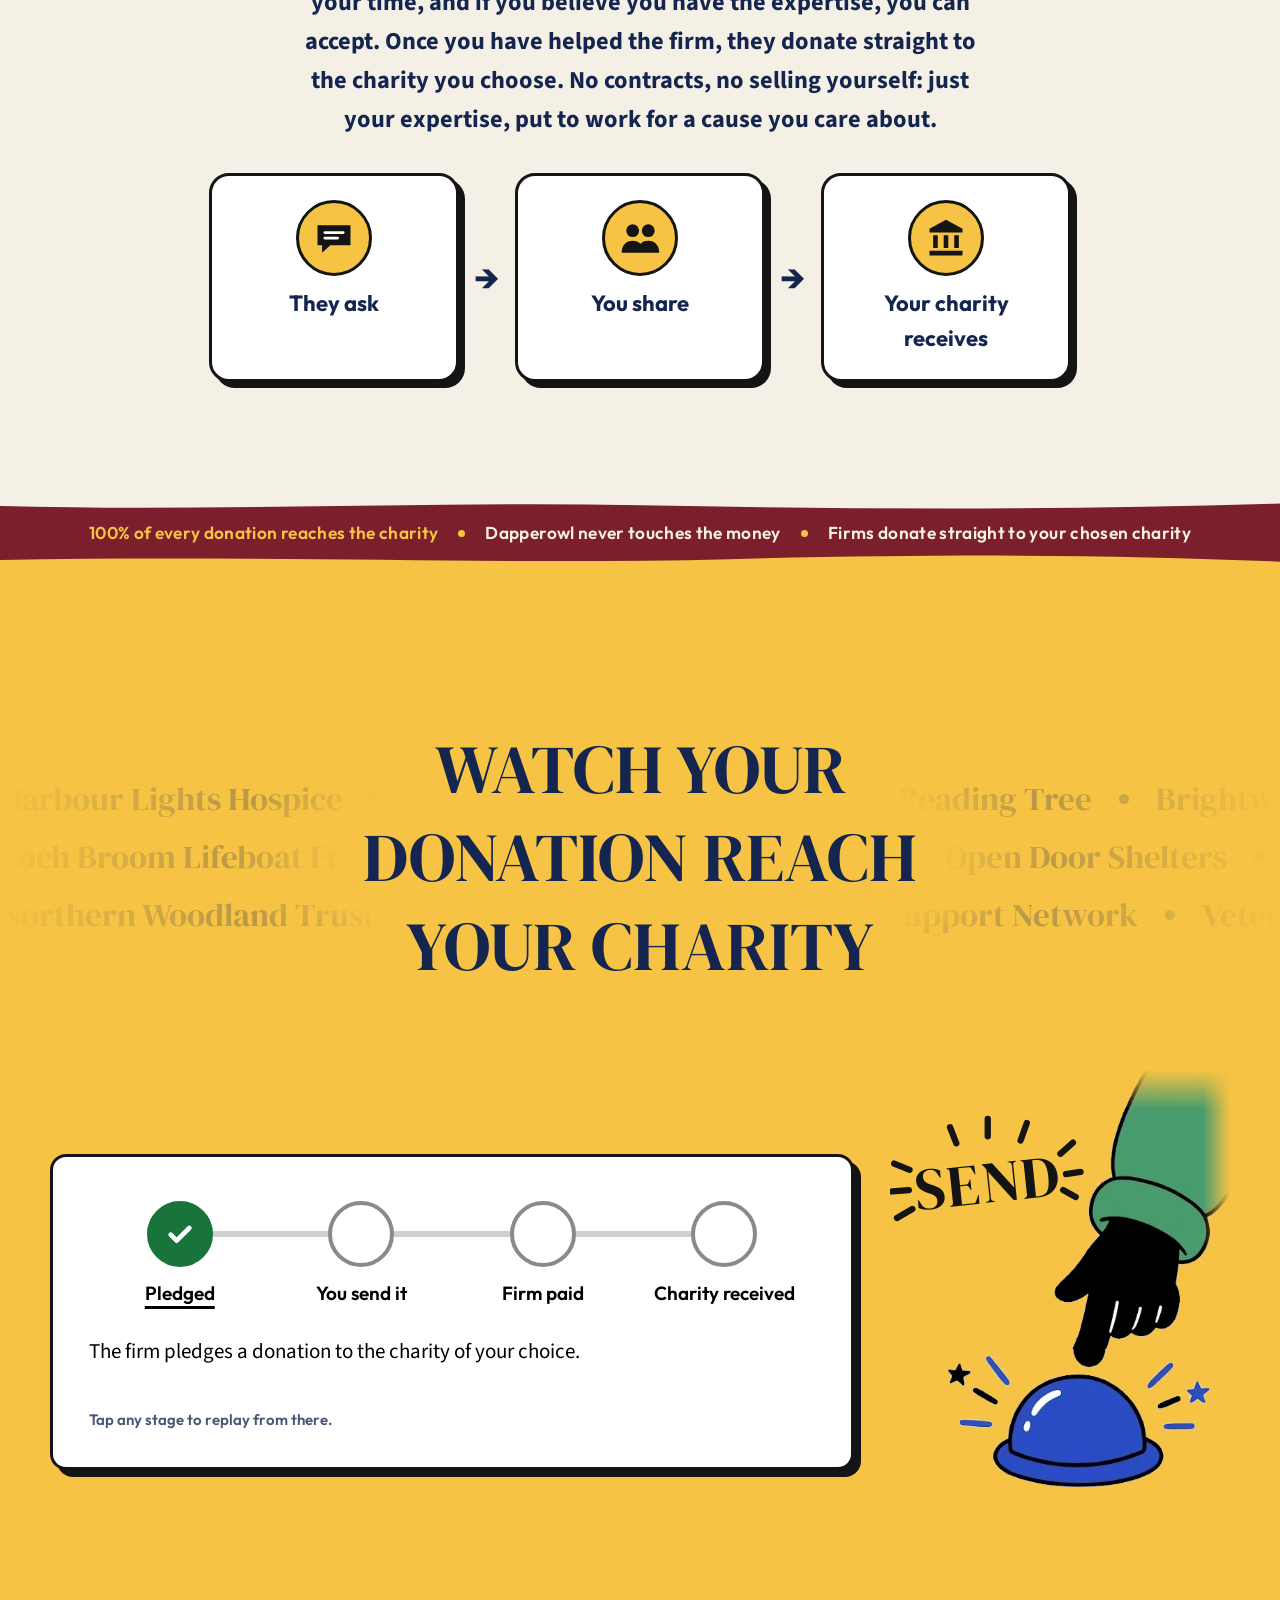
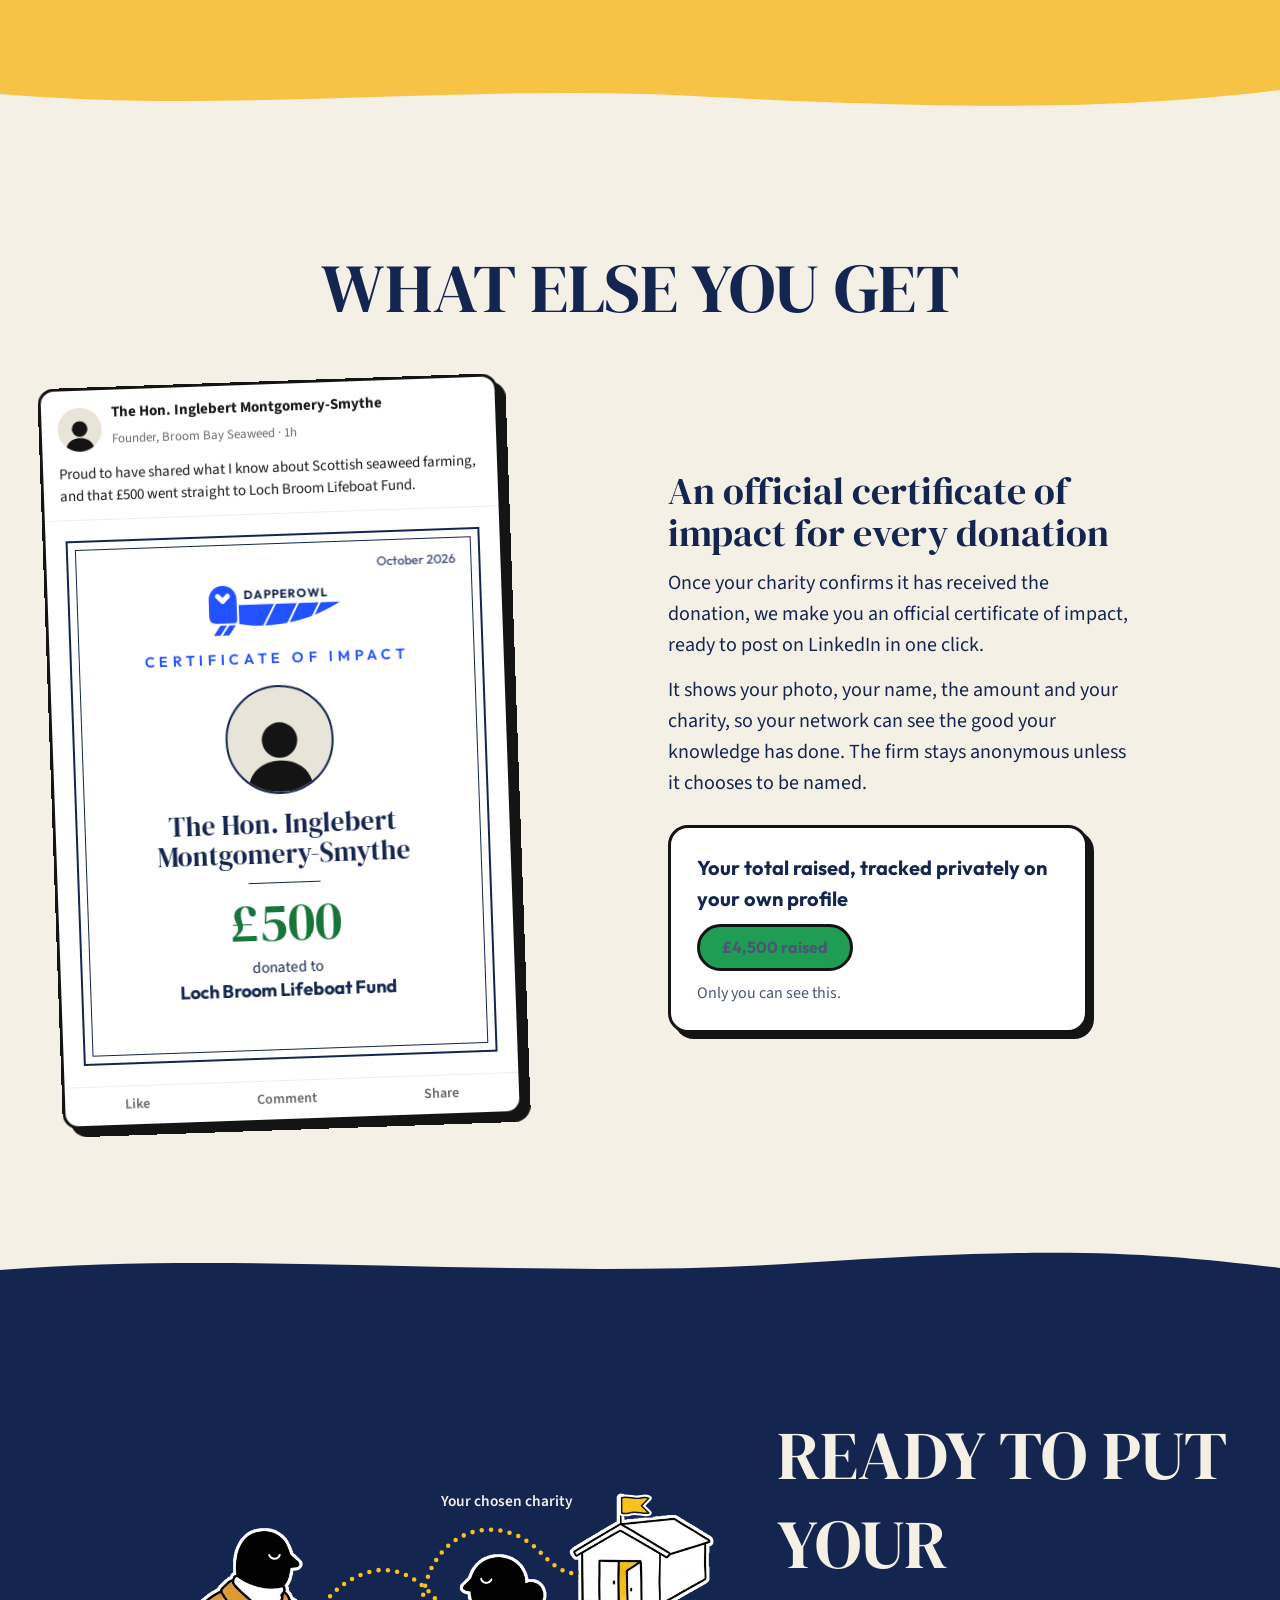
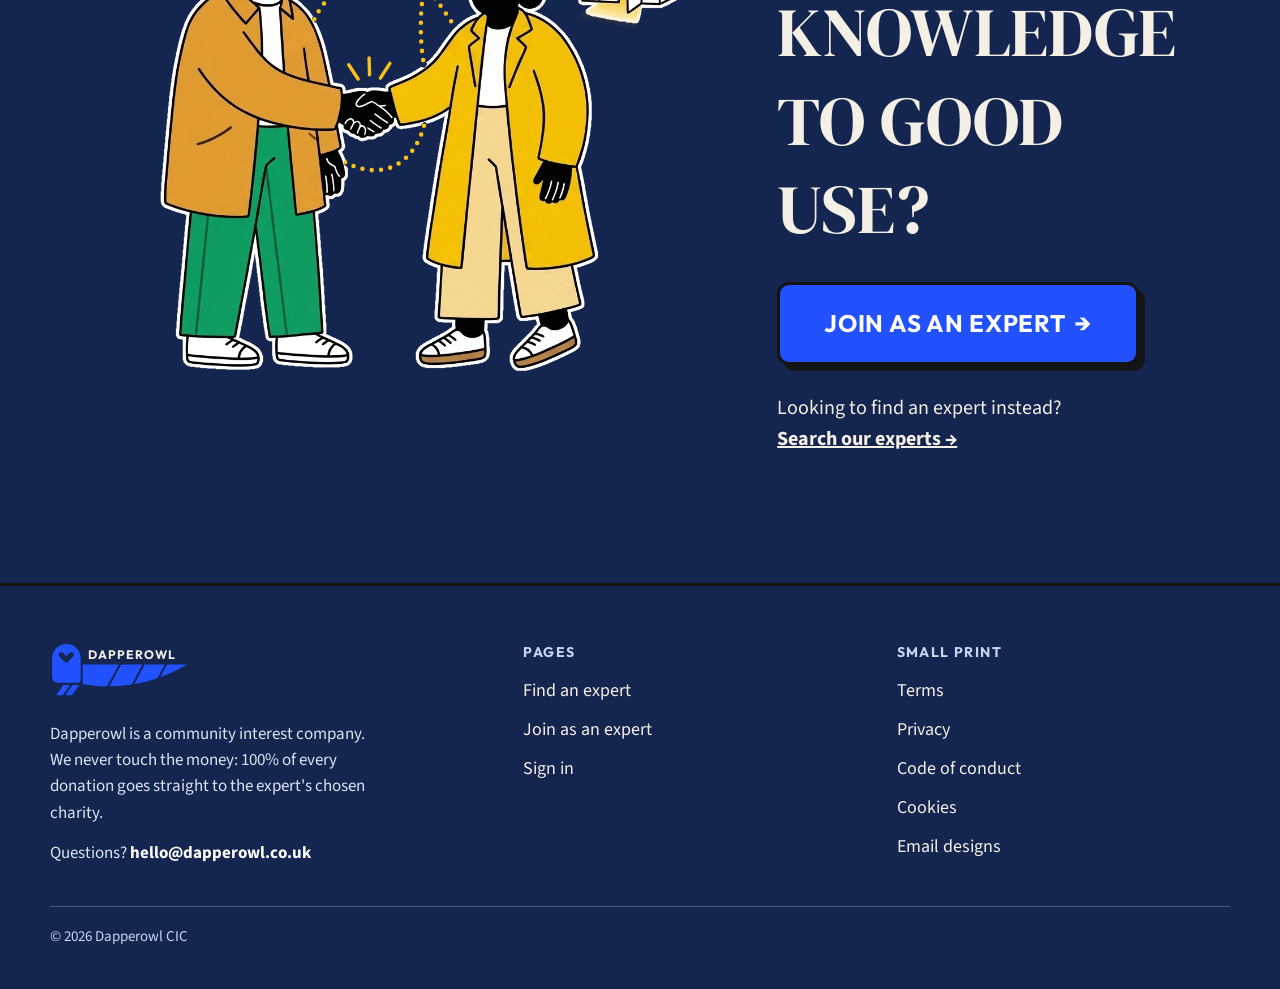
==== commit 52147997: "White-outline illustrations for the hero and Join band Hero uses hero-art-outline; the steam lines g" ====
--- a/index.html
+++ b/index.html
@@ -39,6 +39,7 @@
 .part picture,.part .hero-art{display:block;width:100%;height:auto;aspect-ratio:1/1}
 .psteam{position:absolute;inset:0;width:100%;height:100%;overflow:visible;pointer-events:none}
 .stm{transform-box:view-box}
+.psteam .sw-under{stroke:#fff;stroke-width:8.25} /* thin white outline, matching the drawing */
 @media (prefers-reduced-motion:no-preference){
   .stm{animation:steam 3s ease-in-out infinite}
   .stm2{animation-delay:-1.2s}
@@ -237,10 +238,10 @@
     <p class="psub">Firms ask for your expertise. They donate to the charity you choose: 100% of it, every time.</p>
     <div class="part">
       <picture>
-        <source srcset="images/hero-art-plain.webp" type="image/webp">
-        <img class="hero-art" src="images/hero-art-plain.png" width="1024" height="1024" fetchpriority="high" decoding="async" alt="Three people chatting over coffee at a round table: one typing on a laptop, one holding a mug, one thinking with a hand at his chin.">
+        <source srcset="images/hero-art-outline.webp" type="image/webp">
+        <img class="hero-art" src="images/hero-art-outline.png" width="1024" height="1024" fetchpriority="high" decoding="async" alt="Three people chatting over coffee at a round table: one typing on a laptop, one holding a mug, one thinking with a hand at his chin.">
       </picture>
-      <svg class="psteam" viewBox="0 0 1024 1024" aria-hidden="true" fill="none" stroke="#141414" stroke-width="3.3" stroke-linecap="round" stroke-linejoin="round"><g class="stm stm1"><path d="M417.5 440.0 C417.2 440.5 416.1 442.0 415.5 443.0 C414.9 444.0 414.1 445.0 414.0 446.0 C413.9 447.0 414.6 448.0 415.0 449.0 C415.4 450.0 415.8 451.0 416.5 452.0 C417.2 453.0 418.4 454.0 419.0 455.0 C419.6 456.0 419.8 457.0 420.0 458.0 C420.2 459.0 420.2 460.0 420.0 461.0 C419.8 462.0 419.0 463.2 418.5 464.0 C418.0 464.8 417.2 465.7 417.0 466.0"/><path d="M432.0 430.0 C431.6 430.5 430.2 432.0 429.5 433.0 C428.8 434.0 428.4 435.0 428.0 436.0 C427.6 437.0 427.0 438.0 427.0 439.0 C427.0 440.0 427.5 441.0 428.0 442.0 C428.5 443.0 429.3 444.0 430.0 445.0 C430.7 446.0 431.3 447.0 432.0 448.0 C432.7 449.0 433.6 450.0 434.0 451.0 C434.4 452.0 434.5 453.0 434.5 454.0 C434.5 455.0 434.4 456.0 434.0 457.0 C433.6 458.0 432.7 459.0 432.0 460.0 C431.3 461.0 430.3 462.3 430.0 463.0 C429.7 463.7 430.0 463.8 430.0 464.0"/><path d="M446.5 438.0 C446.1 438.5 444.6 440.0 444.0 441.0 C443.4 442.0 443.2 443.0 443.0 444.0 C442.8 445.0 442.8 446.0 443.0 447.0 C443.2 448.0 443.9 449.0 444.5 450.0 C445.1 451.0 445.9 452.0 446.5 453.0 C447.1 454.0 447.8 455.0 448.0 456.0 C448.2 457.0 448.3 458.0 448.0 459.0 C447.7 460.0 446.7 461.0 446.0 462.0 C445.3 463.0 444.3 464.5 444.0 465.0"/></g><g class="stm stm2"><path d="M595.0 384.0 C594.8 384.5 594.2 386.0 594.0 387.0 C593.8 388.0 593.7 389.0 594.0 390.0 C594.3 391.0 595.3 392.0 596.0 393.0 C596.7 394.0 597.7 395.0 598.0 396.0 C598.3 397.0 598.2 398.0 598.0 399.0 C597.8 400.0 596.8 401.3 596.5 402.0 C596.2 402.7 596.1 402.8 596.0 403.0"/><path d="M608.5 373.0 C608.1 373.5 606.6 375.0 606.0 376.0 C605.4 377.0 605.2 378.0 605.0 379.0 C604.8 380.0 604.8 381.0 605.0 382.0 C605.2 383.0 605.5 384.0 606.0 385.0 C606.5 386.0 607.3 387.0 608.0 388.0 C608.7 389.0 609.7 390.0 610.0 391.0 C610.3 392.0 610.1 393.0 610.0 394.0 C609.9 395.0 609.9 396.0 609.5 397.0 C609.1 398.0 608.0 399.2 607.5 400.0 C607.0 400.8 606.7 401.7 606.5 402.0"/><path d="M621.0 380.0 C620.6 380.5 619.0 382.0 618.5 383.0 C618.0 384.0 617.9 385.0 618.0 386.0 C618.1 387.0 618.6 388.0 619.0 389.0 C619.4 390.0 620.0 391.0 620.5 392.0 C621.0 393.0 621.8 394.0 622.0 395.0 C622.2 396.0 622.3 397.0 622.0 398.0 C621.7 399.0 620.5 400.2 620.0 401.0 C619.5 401.8 619.2 402.7 619.0 403.0"/></g></svg>
+      <svg class="psteam" viewBox="0 0 1024 1024" aria-hidden="true" fill="none" stroke="#141414" stroke-width="3.3" stroke-linecap="round" stroke-linejoin="round"><g class="stm stm1"><path class="sw-under" d="M417.5 440.0 C417.2 440.5 416.1 442.0 415.5 443.0 C414.9 444.0 414.1 445.0 414.0 446.0 C413.9 447.0 414.6 448.0 415.0 449.0 C415.4 450.0 415.8 451.0 416.5 452.0 C417.2 453.0 418.4 454.0 419.0 455.0 C419.6 456.0 419.8 457.0 420.0 458.0 C420.2 459.0 420.2 460.0 420.0 461.0 C419.8 462.0 419.0 463.2 418.5 464.0 C418.0 464.8 417.2 465.7 417.0 466.0"/><path class="sw-under" d="M432.0 430.0 C431.6 430.5 430.2 432.0 429.5 433.0 C428.8 434.0 428.4 435.0 428.0 436.0 C427.6 437.0 427.0 438.0 427.0 439.0 C427.0 440.0 427.5 441.0 428.0 442.0 C428.5 443.0 429.3 444.0 430.0 445.0 C430.7 446.0 431.3 447.0 432.0 448.0 C432.7 449.0 433.6 450.0 434.0 451.0 C434.4 452.0 434.5 453.0 434.5 454.0 C434.5 455.0 434.4 456.0 434.0 457.0 C433.6 458.0 432.7 459.0 432.0 460.0 C431.3 461.0 430.3 462.3 430.0 463.0 C429.7 463.7 430.0 463.8 430.0 464.0"/><path class="sw-under" d="M446.5 438.0 C446.1 438.5 444.6 440.0 444.0 441.0 C443.4 442.0 443.2 443.0 443.0 444.0 C442.8 445.0 442.8 446.0 443.0 447.0 C443.2 448.0 443.9 449.0 444.5 450.0 C445.1 451.0 445.9 452.0 446.5 453.0 C447.1 454.0 447.8 455.0 448.0 456.0 C448.2 457.0 448.3 458.0 448.0 459.0 C447.7 460.0 446.7 461.0 446.0 462.0 C445.3 463.0 444.3 464.5 444.0 465.0"/><path d="M417.5 440.0 C417.2 440.5 416.1 442.0 415.5 443.0 C414.9 444.0 414.1 445.0 414.0 446.0 C413.9 447.0 414.6 448.0 415.0 449.0 C415.4 450.0 415.8 451.0 416.5 452.0 C417.2 453.0 418.4 454.0 419.0 455.0 C419.6 456.0 419.8 457.0 420.0 458.0 C420.2 459.0 420.2 460.0 420.0 461.0 C419.8 462.0 419.0 463.2 418.5 464.0 C418.0 464.8 417.2 465.7 417.0 466.0"/><path d="M432.0 430.0 C431.6 430.5 430.2 432.0 429.5 433.0 C428.8 434.0 428.4 435.0 428.0 436.0 C427.6 437.0 427.0 438.0 427.0 439.0 C427.0 440.0 427.5 441.0 428.0 442.0 C428.5 443.0 429.3 444.0 430.0 445.0 C430.7 446.0 431.3 447.0 432.0 448.0 C432.7 449.0 433.6 450.0 434.0 451.0 C434.4 452.0 434.5 453.0 434.5 454.0 C434.5 455.0 434.4 456.0 434.0 457.0 C433.6 458.0 432.7 459.0 432.0 460.0 C431.3 461.0 430.3 462.3 430.0 463.0 C429.7 463.7 430.0 463.8 430.0 464.0"/><path d="M446.5 438.0 C446.1 438.5 444.6 440.0 444.0 441.0 C443.4 442.0 443.2 443.0 443.0 444.0 C442.8 445.0 442.8 446.0 443.0 447.0 C443.2 448.0 443.9 449.0 444.5 450.0 C445.1 451.0 445.9 452.0 446.5 453.0 C447.1 454.0 447.8 455.0 448.0 456.0 C448.2 457.0 448.3 458.0 448.0 459.0 C447.7 460.0 446.7 461.0 446.0 462.0 C445.3 463.0 444.3 464.5 444.0 465.0"/></g><g class="stm stm2"><path class="sw-under" d="M595.0 384.0 C594.8 384.5 594.2 386.0 594.0 387.0 C593.8 388.0 593.7 389.0 594.0 390.0 C594.3 391.0 595.3 392.0 596.0 393.0 C596.7 394.0 597.7 395.0 598.0 396.0 C598.3 397.0 598.2 398.0 598.0 399.0 C597.8 400.0 596.8 401.3 596.5 402.0 C596.2 402.7 596.1 402.8 596.0 403.0"/><path class="sw-under" d="M608.5 373.0 C608.1 373.5 606.6 375.0 606.0 376.0 C605.4 377.0 605.2 378.0 605.0 379.0 C604.8 380.0 604.8 381.0 605.0 382.0 C605.2 383.0 605.5 384.0 606.0 385.0 C606.5 386.0 607.3 387.0 608.0 388.0 C608.7 389.0 609.7 390.0 610.0 391.0 C610.3 392.0 610.1 393.0 610.0 394.0 C609.9 395.0 609.9 396.0 609.5 397.0 C609.1 398.0 608.0 399.2 607.5 400.0 C607.0 400.8 606.7 401.7 606.5 402.0"/><path class="sw-under" d="M621.0 380.0 C620.6 380.5 619.0 382.0 618.5 383.0 C618.0 384.0 617.9 385.0 618.0 386.0 C618.1 387.0 618.6 388.0 619.0 389.0 C619.4 390.0 620.0 391.0 620.5 392.0 C621.0 393.0 621.8 394.0 622.0 395.0 C622.2 396.0 622.3 397.0 622.0 398.0 C621.7 399.0 620.5 400.2 620.0 401.0 C619.5 401.8 619.2 402.7 619.0 403.0"/><path d="M595.0 384.0 C594.8 384.5 594.2 386.0 594.0 387.0 C593.8 388.0 593.7 389.0 594.0 390.0 C594.3 391.0 595.3 392.0 596.0 393.0 C596.7 394.0 597.7 395.0 598.0 396.0 C598.3 397.0 598.2 398.0 598.0 399.0 C597.8 400.0 596.8 401.3 596.5 402.0 C596.2 402.7 596.1 402.8 596.0 403.0"/><path d="M608.5 373.0 C608.1 373.5 606.6 375.0 606.0 376.0 C605.4 377.0 605.2 378.0 605.0 379.0 C604.8 380.0 604.8 381.0 605.0 382.0 C605.2 383.0 605.5 384.0 606.0 385.0 C606.5 386.0 607.3 387.0 608.0 388.0 C608.7 389.0 609.7 390.0 610.0 391.0 C610.3 392.0 610.1 393.0 610.0 394.0 C609.9 395.0 609.9 396.0 609.5 397.0 C609.1 398.0 608.0 399.2 607.5 400.0 C607.0 400.8 606.7 401.7 606.5 402.0"/><path d="M621.0 380.0 C620.6 380.5 619.0 382.0 618.5 383.0 C618.0 384.0 617.9 385.0 618.0 386.0 C618.1 387.0 618.6 388.0 619.0 389.0 C619.4 390.0 620.0 391.0 620.5 392.0 C621.0 393.0 621.8 394.0 622.0 395.0 C622.2 396.0 622.3 397.0 622.0 398.0 C621.7 399.0 620.5 400.2 620.0 401.0 C619.5 401.8 619.2 402.7 619.0 403.0"/></g></svg>
     </div>
   </div>
 </section>
@@ -338,7 +339,7 @@
         <img class="jimg" src="images/handshake.png" width="1200" height="896" loading="lazy" decoding="async" alt="Two people shake hands. A dotted yellow path loops from their hands to a small community hall with a yellow flag and an open door: their chosen charity.">
       </picture>
       <svg class="jfront" viewBox="0 0 1200 896" aria-hidden="true">
-        <g class="jflag"><path d="M1010 33 C1022 29 1034 38 1046 33 C1050 32 1054 32 1058 34 L1045 47 L1058 60 C1048 63 1036 55 1024 60 C1018 62 1013 61 1010 60 Z" fill="#F7C21A" stroke="#141414" stroke-width="2.6" stroke-linejoin="round"><animate attributeName="d" dur="2.5s" repeatCount="indefinite" calcMode="spline" keyTimes="0;0.33;0.66;1" keySplines=".45 0 .55 1;.45 0 .55 1;.45 0 .55 1" values="M1010 33 C1022 29 1034 38 1046 33 C1050 32 1054 32 1058 34 L1045 47 L1058 60 C1048 63 1036 55 1024 60 C1018 62 1013 61 1010 60 Z;M1010 33 C1021 37 1033 28 1046 35 C1050 37 1054 34 1058 37 L1046 49 L1058 62 C1048 59 1035 64 1024 59 C1018 56 1013 59 1010 60 Z;M1010 33 C1023 31 1032 34 1046 31 C1050 30 1054 31 1058 32 L1044 46 L1058 59 C1047 61 1037 57 1024 61 C1017 63 1013 60 1010 60 Z;M1010 33 C1022 29 1034 38 1046 33 C1050 32 1054 32 1058 34 L1045 47 L1058 60 C1048 63 1036 55 1024 60 C1018 62 1013 61 1010 60 Z"/></path></g>
+        <g class="jflag"><path d="M1010 33 C1022 29 1034 38 1046 33 C1050 32 1054 32 1058 34 L1045 47 L1058 60 C1048 63 1036 55 1024 60 C1018 62 1013 61 1010 60 Z" fill="#fff" stroke="#fff" stroke-width="10" stroke-linejoin="round"><animate attributeName="d" dur="2.5s" repeatCount="indefinite" calcMode="spline" keyTimes="0;0.33;0.66;1" keySplines=".45 0 .55 1;.45 0 .55 1;.45 0 .55 1" values="M1010 33 C1022 29 1034 38 1046 33 C1050 32 1054 32 1058 34 L1045 47 L1058 60 C1048 63 1036 55 1024 60 C1018 62 1013 61 1010 60 Z;M1010 33 C1021 37 1033 28 1046 35 C1050 37 1054 34 1058 37 L1046 49 L1058 62 C1048 59 1035 64 1024 59 C1018 56 1013 59 1010 60 Z;M1010 33 C1023 31 1032 34 1046 31 C1050 30 1054 31 1058 32 L1044 46 L1058 59 C1047 61 1037 57 1024 61 C1017 63 1013 60 1010 60 Z;M1010 33 C1022 29 1034 38 1046 33 C1050 32 1054 32 1058 34 L1045 47 L1058 60 C1048 63 1036 55 1024 60 C1018 62 1013 61 1010 60 Z"/></path><path d="M1010 33 C1022 29 1034 38 1046 33 C1050 32 1054 32 1058 34 L1045 47 L1058 60 C1048 63 1036 55 1024 60 C1018 62 1013 61 1010 60 Z" fill="#F7C21A" stroke="#141414" stroke-width="2.6" stroke-linejoin="round"><animate attributeName="d" dur="2.5s" repeatCount="indefinite" calcMode="spline" keyTimes="0;0.33;0.66;1" keySplines=".45 0 .55 1;.45 0 .55 1;.45 0 .55 1" values="M1010 33 C1022 29 1034 38 1046 33 C1050 32 1054 32 1058 34 L1045 47 L1058 60 C1048 63 1036 55 1024 60 C1018 62 1013 61 1010 60 Z;M1010 33 C1021 37 1033 28 1046 35 C1050 37 1054 34 1058 37 L1046 49 L1058 62 C1048 59 1035 64 1024 59 C1018 56 1013 59 1010 60 Z;M1010 33 C1023 31 1032 34 1046 31 C1050 30 1054 31 1058 32 L1044 46 L1058 59 C1047 61 1037 57 1024 61 C1017 63 1013 60 1010 60 Z;M1010 33 C1022 29 1034 38 1046 33 C1050 32 1054 32 1058 34 L1045 47 L1058 60 C1048 63 1036 55 1024 60 C1018 62 1013 61 1010 60 Z"/></path></g>
         <g class="jspark"><line x1="563.8" y1="316.0" x2="564.6" y2="346.0" stroke="#F7C21A" stroke-width="6" stroke-linecap="round"/><line x1="600.6" y1="325.7" x2="583.7" y2="351.8" stroke="#F7C21A" stroke-width="6" stroke-linecap="round"/><line x1="527.8" y1="328.1" x2="544.4" y2="353.4" stroke="#F7C21A" stroke-width="6" stroke-linecap="round"/></g>
       </svg>
       <span class="jlabel" aria-hidden="true">Your chosen charity</span>
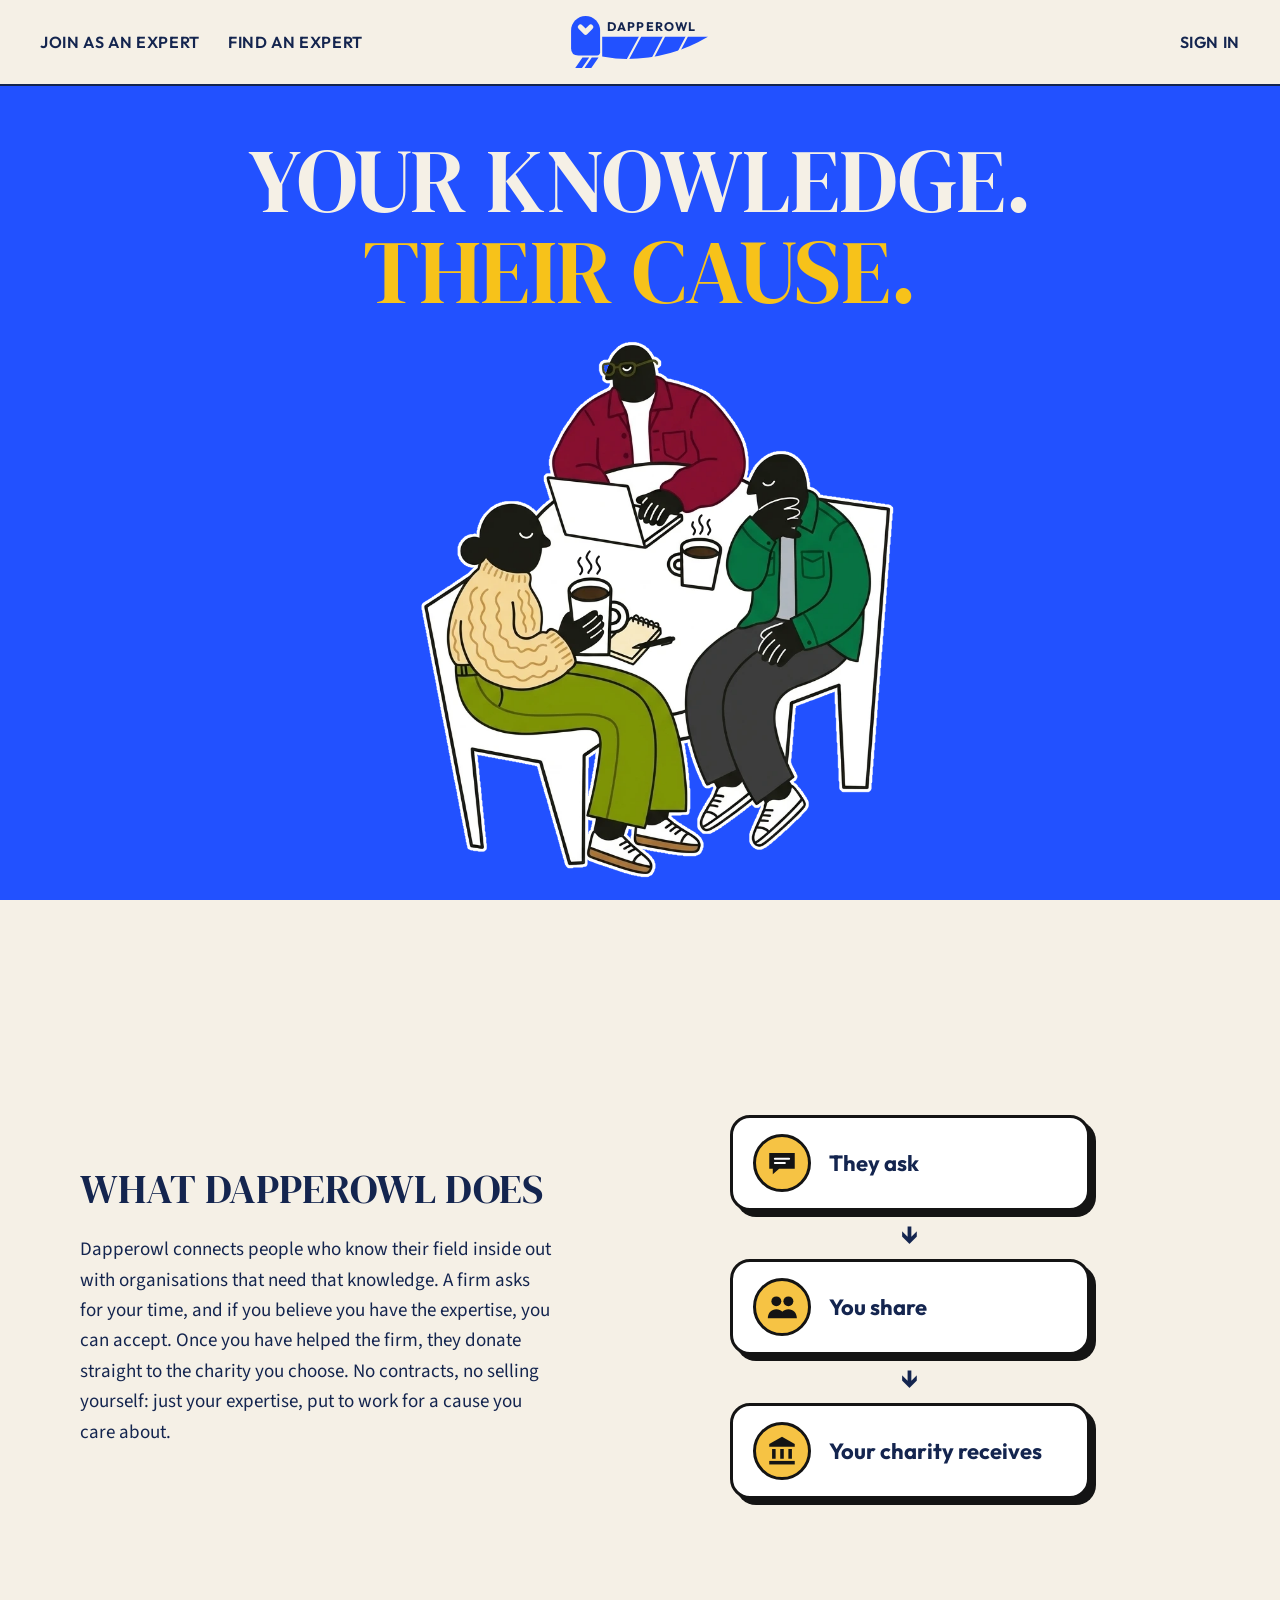
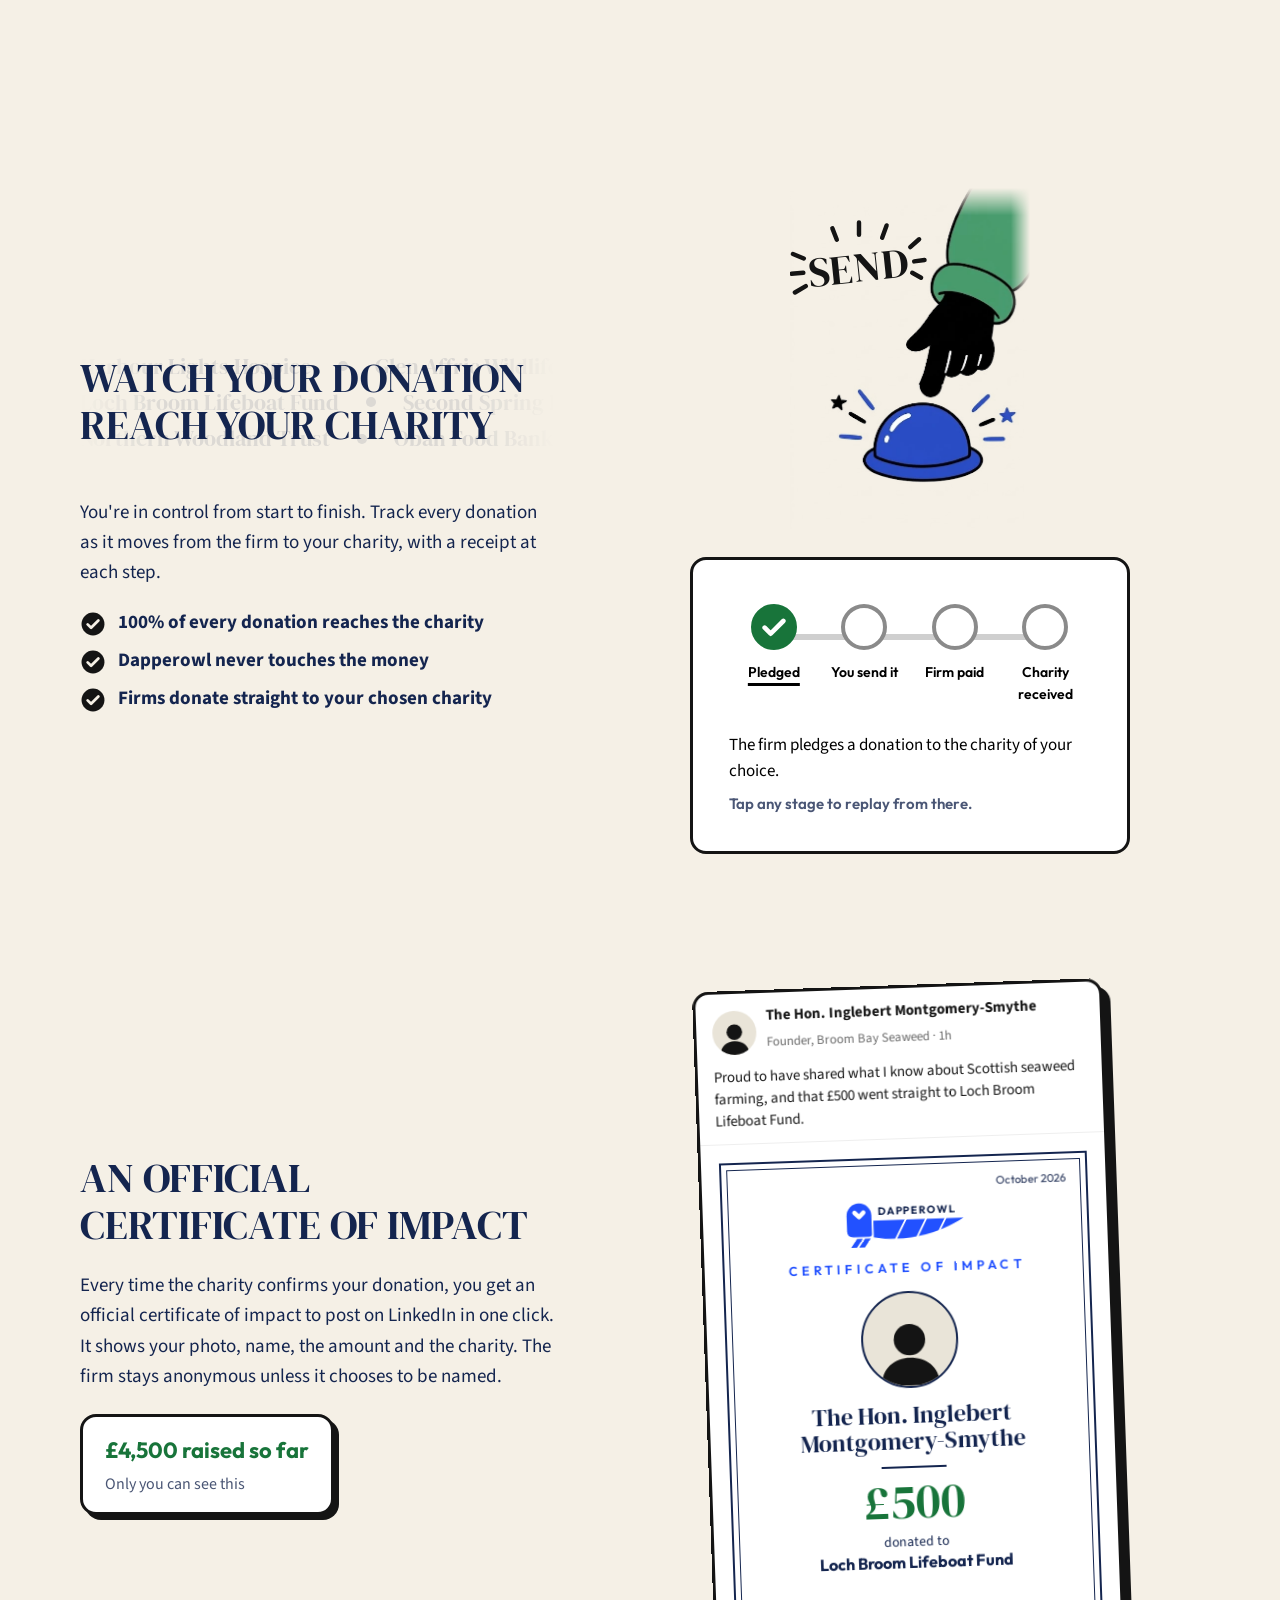
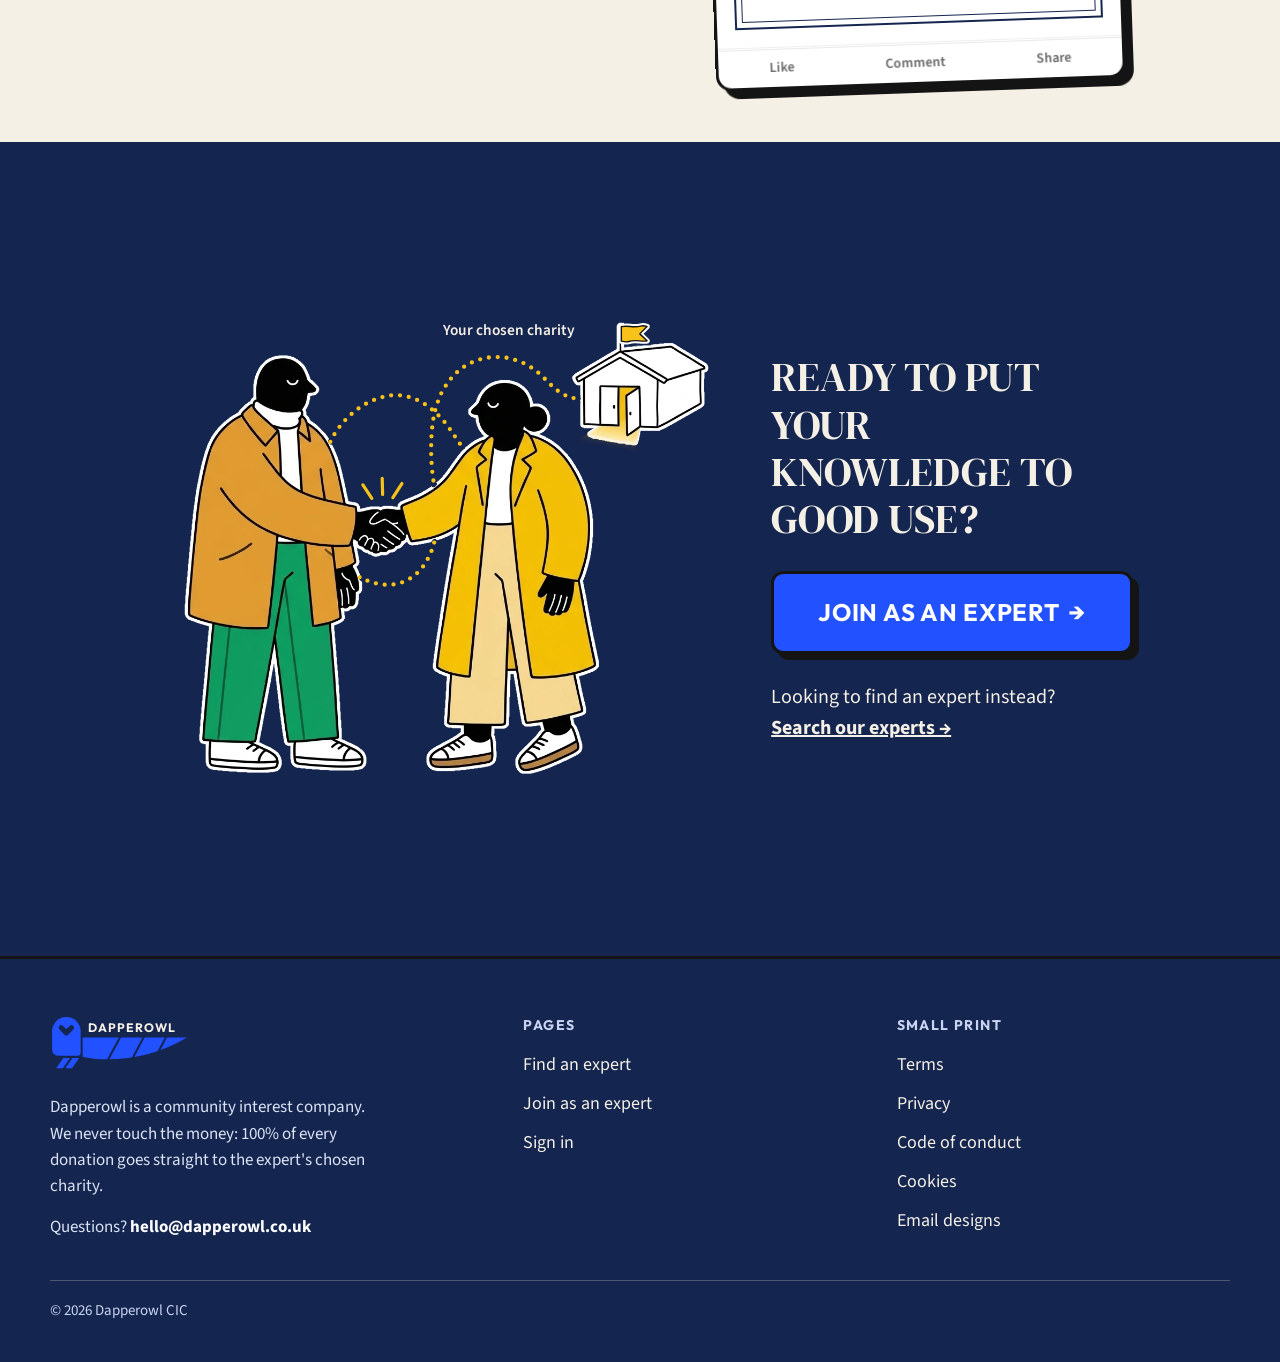
==== commit c195d2a2: "Homepage: five full-screen sections with firm snap scrolling Hero, What Dapperowl does, Watch your d" ====
--- a/index.html
+++ b/index.html
@@ -23,7 +23,6 @@
 body{font-size:20px}
 .band{position:relative;padding-block:var(--sec)}
 .band .inner{position:relative;z-index:1}
-.wave{display:block;width:100%;height:36px;margin:-1px 0} /* half height (30 Oct) */
 
 /* headings with a blob behind */
 .hd{text-align:center;margin:0 auto;font-family:var(--head);font-weight:400;font-size:clamp(40px,5.4vw,80px);line-height:1.28;text-transform:uppercase;max-width:20ch;color:var(--navy)}
@@ -34,7 +33,6 @@
 .ptitle{margin:0;font-family:var(--head);font-weight:400;text-transform:uppercase;line-height:1.02;font-size:clamp(32px,9.2vw,146px);letter-spacing:-.005em}
 .ptitle span{display:block;white-space:nowrap}
 .ptitle .l1{color:var(--cream)}.ptitle .l2{color:#F7C21A}
-.psub{margin:28px auto 0;max-width:40ch;font-family:var(--body);font-weight:600;font-size:clamp(20px,1.7vw,22px);line-height:1.5;color:var(--cream)}
 .part{position:relative;z-index:3;width:var(--artw);margin-top:calc(var(--artw) * -0.085);margin-bottom:calc(var(--spill) * -1)} /* the image has ~10% empty space above the figures */
 .part picture,.part .hero-art{display:block;width:100%;height:auto;aspect-ratio:1/1}
 .psteam{position:absolute;inset:0;width:100%;height:100%;overflow:visible;pointer-events:none}
@@ -52,16 +50,7 @@
 @keyframes rise{from{opacity:0;transform:translateY(34px)}to{opacity:1;transform:none}}
 @keyframes settle{from{opacity:0;transform:translateY(40px) scale(.97)}to{opacity:1;transform:none}}
 
-/* 100% strip: one thin line with wavy top and bottom */
-.strip{position:relative;z-index:1;margin-top:-9px}
-.strip .sw{display:block;width:100%;height:10px;margin:-1px 0}
-.strip p{margin:0;background:var(--burg);color:var(--cream);padding-block:10px;display:flex;flex-wrap:wrap;justify-content:center;align-items:center;gap:4px 20px;font-family:var(--ui);font-weight:600;font-size:clamp(15px,1.35vw,19px);letter-spacing:.02em;text-align:center}
-.strip p b{font-weight:600;color:var(--sun)}
-.strip p i{width:7px;height:7px;border-radius:50%;background:var(--sun);display:inline-block}
-
-/* what is Dapperowl */
-.what{background:var(--cream);padding-top:calc(var(--sec) + var(--artw) * .06)}
-.what .inner{display:flex;flex-direction:column;align-items:center;gap:34px;text-align:center}
+
 .stmt{margin:0;font-family:var(--body);font-weight:700;font-size:clamp(22px,1.9vw,26px);line-height:1.6;max-width:52ch;color:var(--navy)}
 .wsteps{list-style:none;margin:0;padding:0;display:flex;align-items:stretch;justify-content:center;gap:16px;flex-wrap:wrap}
 .wsteps li:not(.arr){background:#fff;border:3px solid var(--ink);border-radius:20px;box-shadow:6px 6px 0 var(--ink);padding:24px 22px;display:flex;flex-direction:column;align-items:center;gap:10px;width:250px}
@@ -72,10 +61,6 @@
 .wsteps .arr{align-self:center;font-family:var(--ui);font-weight:700;font-size:36px;color:var(--navy)}
 @media (max-width:900px){.wsteps .arr{transform:rotate(90deg);width:100%;text-align:center}.wsteps li:not(.arr){width:min(100%,340px)}}
 
-/* tracker */
-.olive{background:var(--trk);color:var(--trktext)}
-.olive .hd{color:var(--navy);--blob:var(--cream)}
-.olive{overflow:hidden}
 .trk-head{position:relative;display:flex;flex-direction:column;align-items:center;justify-content:center;text-align:center;min-height:330px}
 .trk-head .hd{position:relative;z-index:1}
 /* keep the headline readable over the drifting charity names: a soft fade in the band's own yellow, no visible shape */
@@ -126,10 +111,6 @@
 @keyframes sf2{0%{opacity:0}73.3%{opacity:1}90%{opacity:0}}
 @keyframes sword{0%,73.3%,90%,100%{transform:scale(1)}80%{transform:scale(1.06)}}
 
-/* extras */
-.extras{background:var(--cream)}
-.extras .hd{--blob:#B9C68A}
-.xgrid{display:grid;grid-template-columns:minmax(0,1fr) minmax(0,1fr);gap:56px;align-items:center;margin-top:48px}
 .tilt{transition:transform .35s ease, box-shadow .35s ease;will-change:transform}
 .cert-card{transform:rotate(-2.5deg)}
 .cert-in{aspect-ratio:1.91/1;max-width:100%;background:var(--navy);color:var(--paper);border:3px solid var(--ink);border-radius:14px;padding:5% 6%;display:flex;flex-direction:column;justify-content:space-between;box-shadow:8px 8px 0 var(--ink);container-type:inline-size}
@@ -145,16 +126,6 @@
 .cert-to{font-size:2.3cqw;line-height:1.3}
 .cert-to b{font-family:var(--ui);font-size:2.7cqw}
 .cert-foot{display:flex;justify-content:space-between;gap:2cqw;flex-wrap:wrap;font-family:var(--ui);font-weight:600;font-size:2cqw;color:#C9D3F2}
-.cap{margin:18px 0 0;font-size:17px;color:var(--muted);max-width:48ch}
-.side{display:flex;flex-direction:column;gap:26px;align-items:flex-start}
-.explain{display:flex;flex-direction:column;gap:14px;max-width:46ch}
-.explain h3{margin:0;font-family:var(--head);font-weight:400;font-size:clamp(30px,3vw,42px);line-height:1.1;color:var(--navy)}
-.explain p{margin:0;font-size:20px;line-height:1.55}
-.side .lead2{margin:0;font-weight:700;font-size:23px;line-height:1.3}
-.total{background:var(--white);border:3px solid var(--ink);border-radius:20px;box-shadow:6px 6px 0 var(--ink);padding:24px 26px;display:flex;flex-direction:column;gap:10px;position:relative;z-index:2;max-width:420px}
-.total b{font-family:var(--ui);font-size:20px}
-.raised{align-self:flex-start;background:var(--green);color:var(--white);border:3px solid var(--ink);border-radius:999px;font-family:var(--ui);font-weight:700;font-size:26px;padding:8px 22px}
-.total span{font-size:16px;color:var(--muted)}
 
 /* LinkedIn post with classic portrait certificate */
 .post{margin:0;max-width:460px;background:#fff;border:3px solid var(--ink);border-radius:16px;overflow:hidden;box-shadow:8px 8px 0 var(--ink);transform:rotate(-2deg)}
@@ -226,16 +197,70 @@
   .rv,.tilt,.btn .arr{transition:none}
   .js .rv:not(.in){transform:none;opacity:1}
 }
+
+/* ===== Homepage layout (30 Oct): 5 full-screen sections, firm snap scrolling, straight edges, calmer sizing ===== */
+:root{--topbar:86px;--tfs:min(8.4vw,10svh,112px)}
+html{scroll-snap-type:y mandatory}
+@media (max-width:900px),(max-height:700px){html{scroll-snap-type:y proximity}}
+.snap{box-sizing:border-box;min-height:calc(100svh - var(--topbar));scroll-snap-align:start;scroll-margin-top:var(--topbar);display:flex;flex-direction:column;justify-content:center}
+#site-foot{scroll-snap-align:end}
+.snap > .inner{width:100%;max-width:1120px;margin-inline:auto}
+.sec{background:var(--cream);padding-block:56px}
+.sgrid{display:grid;grid-template-columns:minmax(0,45fr) minmax(0,55fr);gap:64px;align-items:center}
+.stext{display:flex;flex-direction:column;gap:22px;align-items:flex-start}
+.svis{display:flex;flex-direction:column;align-items:center;gap:28px}
+.svis > *{width:100%;max-width:440px}
+.sec .hd{font-size:clamp(30px,3.2vw,46px);line-height:1.15;text-align:left;margin:0;max-width:none;color:var(--navy)}
+.body{margin:0;font-family:var(--body);font-size:19px;line-height:1.6;max-width:55ch;color:var(--navy)}
+/* 1 hero: everything on one screen */
+.phero{background:var(--cobalt);padding:28px 0 0;overflow:hidden}
+.phero .inner{display:flex;flex-direction:column;align-items:center;text-align:center}
+.ptitle{font-size:var(--tfs);line-height:1.02}
+.part{--artw:min(760px,88vw,calc((100svh - var(--topbar) - 2.1 * var(--tfs) - 80px) / .84));width:var(--artw);margin:calc(var(--artw) * -0.06) 0 calc(var(--artw) * -0.075)}
+/* 2 what Dapperowl does: the 3 stages stacked */
+.svis .wsteps{flex-direction:column;align-items:center;gap:10px;max-width:360px}
+.svis .wsteps li:not(.arr){width:100%;flex-direction:row;gap:18px;padding:16px 20px;text-align:left}
+.svis .wsteps .wi{width:58px;height:58px;flex:none}.svis .wsteps .wi svg{width:34px;height:34px}
+.svis .wsteps .arr{transform:rotate(90deg);font-size:28px;line-height:1}
+.svis .wsteps li > div,.svis .wsteps li > span:not(.wi){text-align:left}
+/* 3 watch your donation */
+.trk-head{position:relative;min-height:0;align-items:flex-start;text-align:left;padding-block:26px;width:100%}
+.trk-head .hd::after{display:none} /* on cream the faint names don't need the fade */
+.rows{position:absolute;inset:0;width:100%;transform:none;top:0;left:0;justify-content:center;gap:10px}
+.row span{font-size:clamp(18px,1.7vw,24px);opacity:.11}
+.checks{list-style:none;margin:0;padding:0;display:flex;flex-direction:column;gap:12px}
+.checks li{display:flex;align-items:center;gap:12px;font-family:var(--body);font-weight:700;font-size:19px;line-height:1.3;color:var(--navy)}
+.ck{flex:none;width:26px;height:26px}
+.svis .send{max-width:240px}
+#tracker-demo .ot{padding:22px}
+#tracker-demo .ot-status{font-size:17px}
+#tracker-demo .ot-dot{width:46px;height:46px}
+#tracker-demo .ot-stop,#tracker-demo .ot-btn{font-size:14px}
+/* 4 certificate */
+.tile{display:flex;flex-direction:column;gap:4px;background:var(--white);border:3px solid var(--ink);border-radius:16px;box-shadow:5px 5px 0 var(--ink);padding:16px 22px}
+.tile b{font-family:var(--ui);font-size:22px;color:#18743a}
+.tile span{font-size:16px;color:var(--muted)}
+#certificate .svis > .post{max-width:min(440px,calc((100svh - var(--topbar) - 130px) * .6))}
+/* 5 join band: unchanged, but a full screen with a straight top edge */
+.join.snap{padding-block:56px}
+.join .hd{font-size:clamp(30px,3.2vw,46px);line-height:1.15}
+@media (max-width:900px){
+  .sgrid{grid-template-columns:1fr;gap:36px}
+  .svis > *{max-width:420px}
+  :root{--tfs:min(9.2vw,11svh,112px)}
+  .part{--artw:calc(100vw - 32px)}
+  .row span{opacity:.07}
+  #tracker-demo .ot-stop,#tracker-demo .ot-btn{font-size:17px}
+}
 </style>
 </head><body>
 
 
 <header id="site-head"></header>
 
-<section class="phero gut" aria-label="Opening screen">
+<section class="snap phero gut" id="top" aria-label="Opening screen">
   <div class="inner">
     <h1 class="ptitle"><span class="l1">Your knowledge.</span> <span class="l2">Their cause.</span></h1>
-    <p class="psub">Firms ask for your expertise. They donate to the charity you choose: 100% of it, every time.</p>
     <div class="part">
       <picture>
         <source srcset="images/hero-art-outline.webp" type="image/webp">
@@ -246,37 +271,39 @@
   </div>
 </section>
 
-<svg class="wave" viewBox="0 0 1440 72" preserveAspectRatio="none" aria-hidden="true" style="background:var(--cobalt)"><path d="M0 40 C300 0 560 70 820 34 S1260 6 1440 44 L1440 72 L0 72 Z" fill="#F5F0E6"/></svg>
-
-
-
-<section class="band what gut" aria-label="What Dapperowl does">
-  <div class="inner rv">
-    <p class="stmt">Dapperowl connects people who know their field inside out with organisations that need that knowledge. A firm asks for your time, and if you believe you have the expertise, you can accept. Once you have helped the firm, they donate straight to the charity you choose. No contracts, no selling yourself: just your expertise, put to work for a cause you care about.</p>
-    <ol class="wsteps">
+<section class="snap sec gut" id="what" aria-labelledby="what-h">
+  <div class="inner sgrid rv">
+    <div class="stext">
+      <h2 class="hd" id="what-h">What Dapperowl does</h2>
+      <p class="body">Dapperowl connects people who know their field inside out with organisations that need that knowledge. A firm asks for your time, and if you believe you have the expertise, you can accept. Once you have helped the firm, they donate straight to the charity you choose. No contracts, no selling yourself: just your expertise, put to work for a cause you care about.</p>
+    </div>
+    <div class="svis">
+      <ol class="wsteps">
       <li><span class="wi"><svg viewBox="0 0 48 48" aria-hidden="true"><path d="M6 10h36v22H20l-9 8v-8H6z" fill="#141414"/><path d="M14 18h20M14 24h14" stroke="#fff" stroke-width="3" stroke-linecap="round"/></svg></span><b>They ask</b></li>
       <li class="arr" aria-hidden="true">→</li>
       <li><span class="wi"><svg viewBox="0 0 48 48" aria-hidden="true"><circle cx="16" cy="16" r="7" fill="#141414"/><circle cx="33" cy="16" r="7" fill="#141414"/><path d="M4 40c0-8 5-13 12-13s12 5 12 13zM21 40c0-8 5-13 12-13s12 5 12 13z" fill="#141414"/></svg></span><b>You share</b></li>
       <li class="arr" aria-hidden="true">→</li>
       <li><span class="wi"><svg viewBox="0 0 48 48" aria-hidden="true"><path d="M24 4L6 14v4h36v-4z" fill="#141414"/><path d="M10 21h5v14h-5zM21.5 21h5v14h-5zM33 21h5v14h-5z" fill="#141414"/><path d="M6 38h36v5H6z" fill="#141414"/></svg></span><b>Your charity receives</b></li>
     </ol>
+    </div>
   </div>
 </section>
 
-<div class="strip" role="note">
-  <svg class="sw" viewBox="0 0 1440 24" preserveAspectRatio="none" aria-hidden="true"><path d="M0 24 L0 12 C240 26 480 0 720 10 S1200 22 1440 6 L1440 24 Z" fill="#7A1F2B"/></svg>
-  <p class="gut"><b>100% of every donation reaches the charity</b><i aria-hidden="true"></i>Dapperowl never touches the money<i aria-hidden="true"></i>Firms donate straight to your chosen charity</p>
-  <svg class="sw" viewBox="0 0 1440 24" preserveAspectRatio="none" aria-hidden="true" style="background:var(--trk)"><path d="M0 0 L0 12 C300 0 560 24 820 10 S1260 0 1440 16 L1440 0 Z" fill="#7A1F2B"/></svg>
-</div>
-
-<section class="band olive gut" id="tracker">
-  <div class="inner rv">
-    <div class="trk-head">
-      <div class="rows" aria-hidden="true"><div class="row ltr"><div class="track"><span>Harbour Lights Hospice</span><span>Glen Affric Wildlife Trust</span><span>The Reading Tree</span><span>Brightwater Children's Fund</span><span>Moorland Mountain Rescue</span><span>Kindred Kitchens</span><span>Harbour Lights Hospice</span><span>Glen Affric Wildlife Trust</span><span>The Reading Tree</span><span>Brightwater Children's Fund</span><span>Moorland Mountain Rescue</span><span>Kindred Kitchens</span></div></div><div class="row rtl"><div class="track"><span>Loch Broom Lifeboat Fund</span><span>Second Spring Dementia Care</span><span>Open Door Shelters</span><span>Little Lungs Foundation</span><span>Bridges to Literacy</span><span>Riverside Youth Music</span><span>Loch Broom Lifeboat Fund</span><span>Second Spring Dementia Care</span><span>Open Door Shelters</span><span>Little Lungs Foundation</span><span>Bridges to Literacy</span><span>Riverside Youth Music</span></div></div><div class="row ltr"><div class="track"><span>Northern Woodland Trust</span><span>Oban Food Bank</span><span>Seafarers Support Network</span><span>Veterans' Workshop</span><span>Yorkshire Carers Trust</span><span>Green Corridor Trust</span><span>Northern Woodland Trust</span><span>Oban Food Bank</span><span>Seafarers Support Network</span><span>Veterans' Workshop</span><span>Yorkshire Carers Trust</span><span>Green Corridor Trust</span></div></div></div>
-      <h2 class="hd"><span>Watch your donation reach your charity</span></h2>
-    </div>
-    <div class="trk-wrap">
-      <div id="tracker-demo"></div>
+<section class="snap sec gut" id="tracker" aria-labelledby="trk-h">
+  <div class="inner sgrid rv">
+    <div class="stext">
+      <div class="trk-head">
+        <div class="rows" aria-hidden="true"><div class="row ltr"><div class="track"><span>Harbour Lights Hospice</span><span>Glen Affric Wildlife Trust</span><span>The Reading Tree</span><span>Brightwater Children's Fund</span><span>Moorland Mountain Rescue</span><span>Kindred Kitchens</span><span>Harbour Lights Hospice</span><span>Glen Affric Wildlife Trust</span><span>The Reading Tree</span><span>Brightwater Children's Fund</span><span>Moorland Mountain Rescue</span><span>Kindred Kitchens</span></div></div><div class="row rtl"><div class="track"><span>Loch Broom Lifeboat Fund</span><span>Second Spring Dementia Care</span><span>Open Door Shelters</span><span>Little Lungs Foundation</span><span>Bridges to Literacy</span><span>Riverside Youth Music</span><span>Loch Broom Lifeboat Fund</span><span>Second Spring Dementia Care</span><span>Open Door Shelters</span><span>Little Lungs Foundation</span><span>Bridges to Literacy</span><span>Riverside Youth Music</span></div></div><div class="row ltr"><div class="track"><span>Northern Woodland Trust</span><span>Oban Food Bank</span><span>Seafarers Support Network</span><span>Veterans' Workshop</span><span>Yorkshire Carers Trust</span><span>Green Corridor Trust</span><span>Northern Woodland Trust</span><span>Oban Food Bank</span><span>Seafarers Support Network</span><span>Veterans' Workshop</span><span>Yorkshire Carers Trust</span><span>Green Corridor Trust</span></div></div></div>
+        <h2 class="hd" id="trk-h">Watch your donation reach your charity</h2>
+      </div>
+      <p class="body">You're in control from start to finish. Track every donation as it moves from the firm to your charity, with a receipt at each step.</p>
+      <ul class="checks">
+        <li><svg class="ck" viewBox="0 0 34 34" aria-hidden="true"><circle cx="17" cy="17" r="15" fill="#141414"/><path d="M10 17.5l4.5 4.5L24 12.5" fill="none" stroke="#F5F0E6" stroke-width="3.6" stroke-linecap="round" stroke-linejoin="round"/></svg>100% of every donation reaches the charity</li>
+        <li><svg class="ck" viewBox="0 0 34 34" aria-hidden="true"><circle cx="17" cy="17" r="15" fill="#141414"/><path d="M10 17.5l4.5 4.5L24 12.5" fill="none" stroke="#F5F0E6" stroke-width="3.6" stroke-linecap="round" stroke-linejoin="round"/></svg>Dapperowl never touches the money</li>
+        <li><svg class="ck" viewBox="0 0 34 34" aria-hidden="true"><circle cx="17" cy="17" r="15" fill="#141414"/><path d="M10 17.5l4.5 4.5L24 12.5" fill="none" stroke="#F5F0E6" stroke-width="3.6" stroke-linecap="round" stroke-linejoin="round"/></svg>Firms donate straight to your chosen charity</li>
+      </ul>
+    </div>
+    <div class="svis">
       <div class="send" role="img" aria-label="Drawing: a finger pressing a big Send button">
         <picture class="sf sf1"><source srcset="images/send-1.webp" type="image/webp"><img src="images/send-1.png" width="487" height="693" alt="" loading="lazy" decoding="async"></picture>
         <picture class="sf sf2"><source srcset="images/send-2.webp" type="image/webp"><img src="images/send-2.png" width="487" height="693" alt="" loading="lazy" decoding="async"></picture>
@@ -291,43 +318,30 @@
           </g>
         </svg>
       </div>
+      <div id="tracker-demo"></div>
     </div>
   </div>
 </section>
 
-<svg class="wave" viewBox="0 0 1440 72" preserveAspectRatio="none" aria-hidden="true" style="background:var(--trk)"><path d="M0 26 C260 66 520 6 780 30 S1240 62 1440 18 L1440 72 L0 72 Z" fill="#F5F0E6"/></svg>
-
-<section class="band extras gut">
-  <div class="inner rv">
-    <h2 class="hd"><span>What else you get</span></h2>
-    <div class="xgrid">
-      <div>
-        <figure class="post tilt" aria-label="Example LinkedIn post with an impact certificate">
+<section class="snap sec gut" id="certificate" aria-labelledby="cert-h">
+  <div class="inner sgrid rv">
+    <div class="stext">
+      <h2 class="hd" id="cert-h">An official certificate of impact</h2>
+      <p class="body">Every time the charity confirms your donation, you get an official certificate of impact to post on LinkedIn in one click. It shows your photo, name, the amount and the charity. The firm stays anonymous unless it chooses to be named.</p>
+      <div class="tile"><b>£4,500 raised so far</b><span>Only you can see this</span></div>
+    </div>
+    <div class="svis">
+      <figure class="post tilt" aria-label="Example LinkedIn post with an impact certificate">
           <div class="ph"><span class="av"><svg viewBox="0 0 60 60" aria-hidden="true"><circle cx="30" cy="22" r="13" fill="#141414"/><path d="M6 60c0-15 11-23 24-23s24 8 24 23z" fill="#141414"/></svg></span><div><b>The Hon. Inglebert Montgomery-Smythe</b><span>Founder, Broom Bay Seaweed · 1h</span></div></div>
           <p class="pc">Proud to have shared what I know about Scottish seaweed farming, and that £500 went straight to Loch Broom Lifeboat Fund.</p>
           <div class="cq"><div class="cert c1"><div class="frame"></div><div class="in"><svg class="logo" viewBox="18 14 274 108" aria-label="Dapperowl"><path d="M50 18 A28 28 0 0 1 78 46 L78 88 Q78 94 72 94 L36 94 Q22 94 22 80 L22 46 A28 28 0 0 1 50 18 Z" fill="#2251FF"/><path d="M-10 -5 L0 5 L10 -5" transform="translate(50 44)" fill="none" stroke="#fff" stroke-width="10" stroke-linecap="round" stroke-linejoin="round"/><path d="M44 98 L57 98 L43 118 L30 118 Z M62 98 L75 98 L61 118 L48 118 Z" fill="#2251FF"/><path d="M82 58 L286 58 Q206 106 108 100 L82 96 Z" fill="#2251FF"/><path d="M156 56 L128 108 M202 56 L178 102 M246 56 L228 90" stroke="#fff" stroke-width="4"/><text x="92" y="46.4" font-family="Outfit, sans-serif" font-weight="700" font-size="24" letter-spacing="2" fill="#14254F">DAPPEROWL</text></svg><span class="k">Certificate of impact</span><div class="photo"><svg viewBox="0 0 60 60" aria-hidden="true"><circle cx="30" cy="22" r="13" fill="#141414"/><path d="M6 60c0-15 11-23 24-23s24 8 24 23z" fill="#141414"/></svg></div><span class="nm">The Hon. Inglebert Montgomery-Smythe</span><span class="rule"></span><span class="amt">£500</span><span class="to">donated to<b>Loch Broom Lifeboat Fund</b></span></div><span class="date">October 2026</span></div></div>
           <div class="pa"><span>Like</span><span>Comment</span><span>Share</span></div>
         </figure>
-      </div>
-      <div class="side">
-        <div class="explain">
-          <h3>An official certificate of impact for every donation</h3>
-          <p>Once your charity confirms it has received the donation, we make you an official certificate of impact, ready to post on LinkedIn in one click.</p>
-          <p>It shows your photo, your name, the amount and your charity, so your network can see the good your knowledge has done. The firm stays anonymous unless it chooses to be named.</p>
-        </div>
-        <div class="total tilt">
-          <b>Your total raised, tracked privately on your own profile</b>
-          <span class="raised">£4,500 raised</span>
-          <span>Only you can see this.</span>
-        </div>
-      </div>
     </div>
   </div>
 </section>
 
-<svg class="wave" viewBox="0 0 1440 72" preserveAspectRatio="none" aria-hidden="true" style="background:#F5F0E6"><path d="M0 44 C280 4 600 66 900 30 S1300 10 1440 40 L1440 72 L0 72 Z" fill="#14254F"/></svg>
-
-<section class="band join gut" id="join">
+<section class="snap band join gut" id="join">
   <div class="inner rv">
     <div class="jart">
       <svg class="jdots" viewBox="0 0 1200 896" aria-hidden="true">
@@ -352,11 +366,16 @@
   </div>
 </section>
 
-
 <footer id="site-foot"></footer>
 <script src="site.js"></script>
 <script>
 DapperTracker.mount(document.getElementById('tracker-demo'), DapperTracker.EXPERT);
+(function(){ // top bar height drives full-screen sections and snap offsets
+  const head=document.getElementById('site-head'); if(!head) return;
+  const set=()=>document.documentElement.style.setProperty('--topbar',head.offsetHeight+'px');
+  set(); if('ResizeObserver' in window) new ResizeObserver(set).observe(head); addEventListener('resize',set);
+})();
+
 (function(){ // Join band flag ripple (SVG animation) stays still when motion is turned off
   const svg=document.querySelector('.jfront'); if(!svg||!svg.pauseAnimations) return;
   const mq=matchMedia('(prefers-reduced-motion: reduce)');
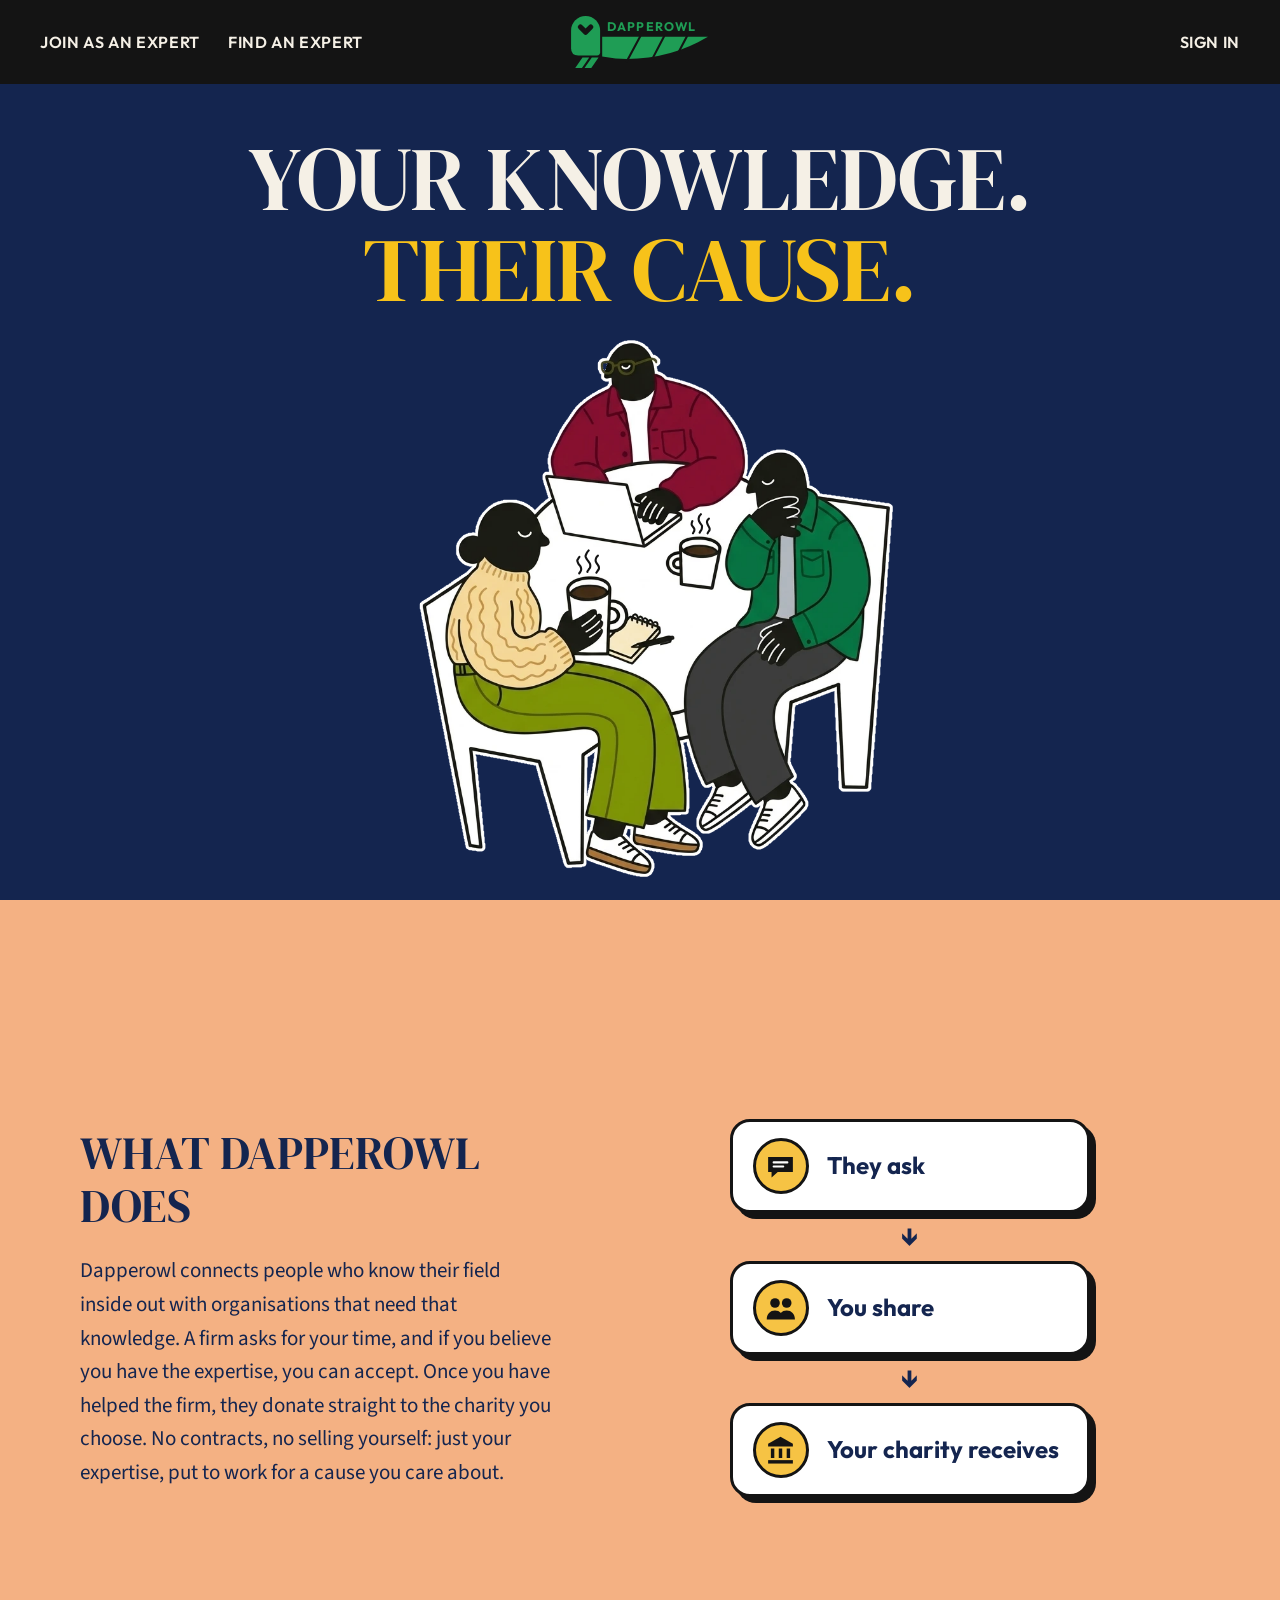
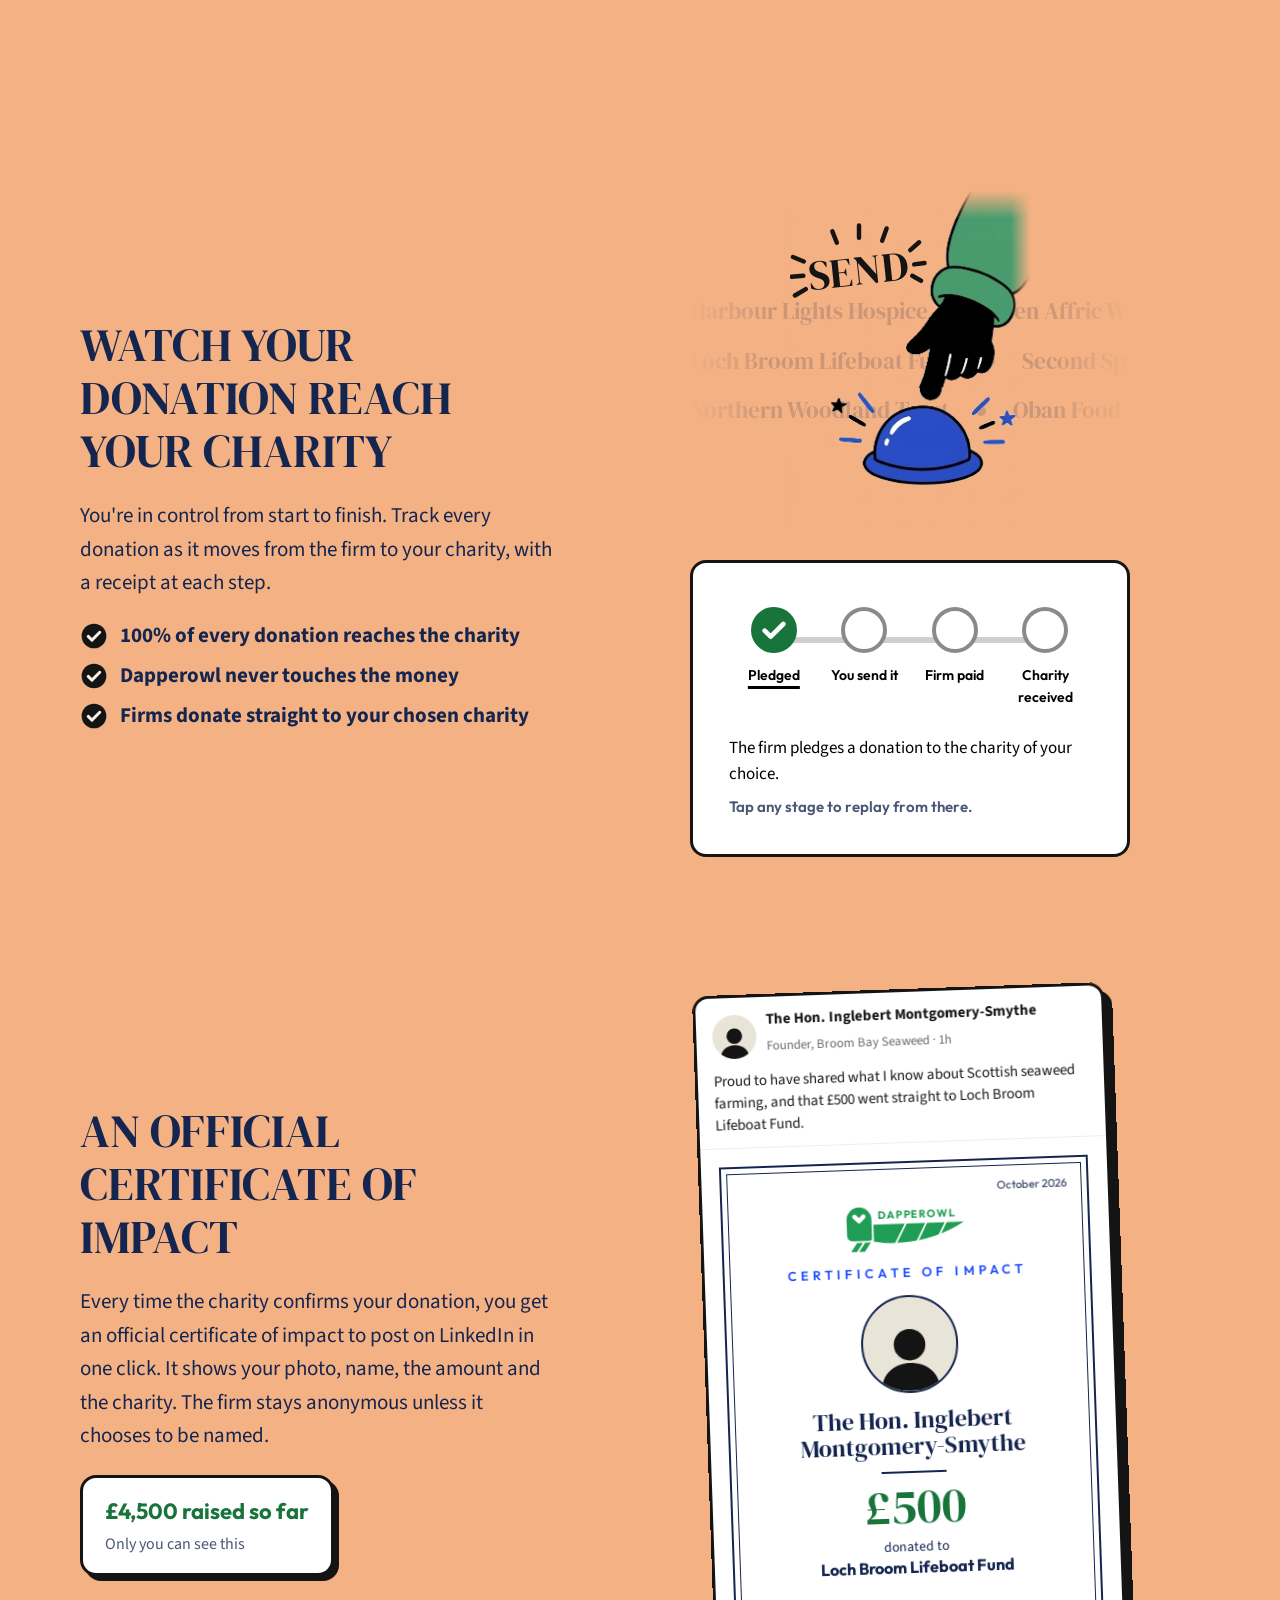
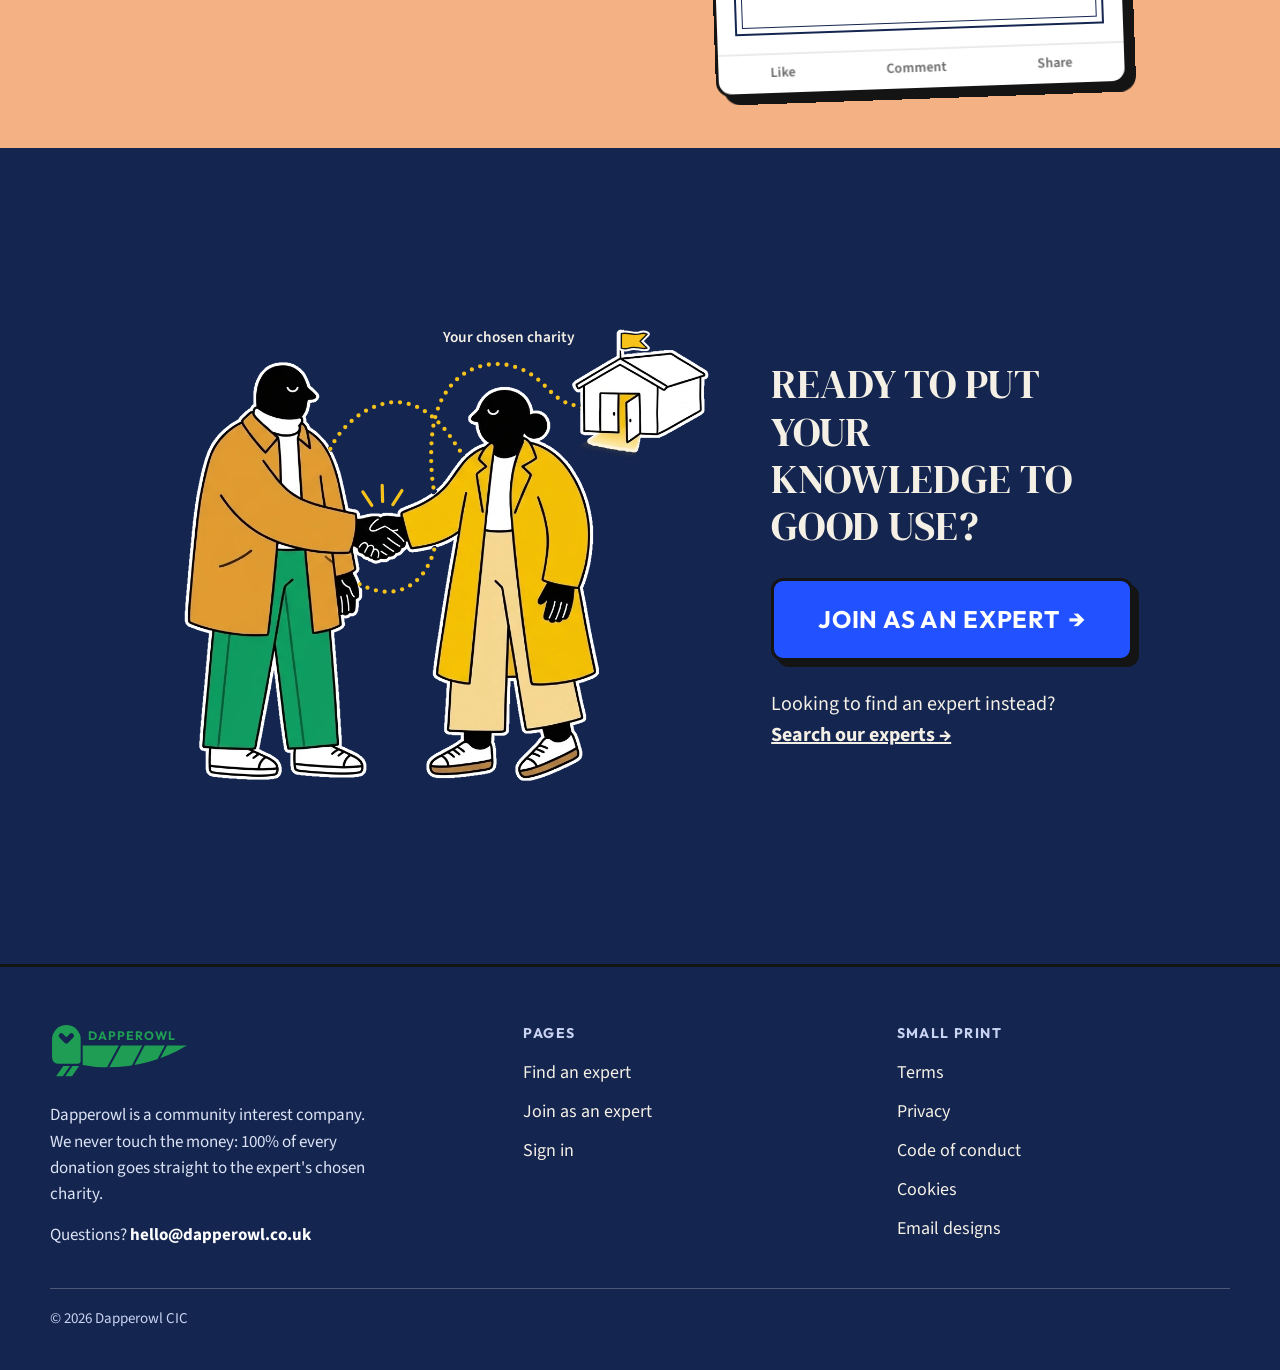
==== commit 1549ca9f: "Emerald logo, black top bar, navy hero, apricot middle sections - Logo (owl, wing, feet, letters) em" ====
--- a/index.html
+++ b/index.html
@@ -28,7 +28,7 @@
 .hd{text-align:center;margin:0 auto;font-family:var(--head);font-weight:400;font-size:clamp(40px,5.4vw,80px);line-height:1.28;text-transform:uppercase;max-width:20ch;color:var(--navy)}
 
 /* Poster hero (30 Oct): cobalt band, huge two-line headline, one sentence, the table drawing big and spilling over the wavy edge */
-.phero{position:relative;z-index:2;background:var(--cobalt);color:var(--cream);text-align:center;padding-top:clamp(56px,7vw,96px);padding-bottom:0}
+.phero{position:relative;z-index:2;background:var(--navy);color:var(--cream);text-align:center;padding-top:clamp(56px,7vw,96px);padding-bottom:0}
 .phero .inner{display:flex;flex-direction:column;align-items:center}
 .ptitle{margin:0;font-family:var(--head);font-weight:400;text-transform:uppercase;line-height:1.02;font-size:clamp(32px,9.2vw,146px);letter-spacing:-.005em}
 .ptitle span{display:block;white-space:nowrap}
@@ -205,33 +205,35 @@
 .snap{box-sizing:border-box;min-height:calc(100svh - var(--topbar));scroll-snap-align:start;scroll-margin-top:var(--topbar);display:flex;flex-direction:column;justify-content:center}
 #site-foot{scroll-snap-align:end}
 .snap > .inner{width:100%;max-width:1120px;margin-inline:auto}
-.sec{background:var(--cream);padding-block:56px}
+.sec{background:#F4B183;padding-block:56px} /* apricot (30 Oct) */
 .sgrid{display:grid;grid-template-columns:minmax(0,45fr) minmax(0,55fr);gap:64px;align-items:center}
 .stext{display:flex;flex-direction:column;gap:22px;align-items:flex-start}
 .svis{display:flex;flex-direction:column;align-items:center;gap:28px}
 .svis > *{width:100%;max-width:440px}
-.sec .hd{font-size:clamp(30px,3.2vw,46px);line-height:1.15;text-align:left;margin:0;max-width:none;color:var(--navy)}
-.body{margin:0;font-family:var(--body);font-size:19px;line-height:1.6;max-width:55ch;color:var(--navy)}
+.sec .hd{font-size:clamp(34px,3.6vw,52px);line-height:1.15;text-align:left;margin:0;max-width:none;color:var(--navy)}
+.body{margin:0;font-family:var(--body);font-size:21px;line-height:1.6;max-width:55ch;color:var(--navy)}
 /* 1 hero: everything on one screen */
-.phero{background:var(--cobalt);padding:28px 0 0;overflow:hidden}
+.phero{background:var(--navy);padding:28px 0 0;overflow:hidden}
 .phero .inner{display:flex;flex-direction:column;align-items:center;text-align:center}
 .ptitle{font-size:var(--tfs);line-height:1.02}
 .part{--artw:min(760px,88vw,calc((100svh - var(--topbar) - 2.1 * var(--tfs) - 80px) / .84));width:var(--artw);margin:calc(var(--artw) * -0.06) 0 calc(var(--artw) * -0.075)}
 /* 2 what Dapperowl does: the 3 stages stacked */
 .svis .wsteps{flex-direction:column;align-items:center;gap:10px;max-width:360px}
 .svis .wsteps li:not(.arr){width:100%;flex-direction:row;gap:18px;padding:16px 20px;text-align:left}
-.svis .wsteps .wi{width:58px;height:58px;flex:none}.svis .wsteps .wi svg{width:34px;height:34px}
+.svis .wsteps .wi{width:56px;height:56px;flex:none}.svis .wsteps .wi svg{width:33px;height:33px}
+.svis .wsteps b{font-size:24px}
 .svis .wsteps .arr{transform:rotate(90deg);font-size:28px;line-height:1}
 .svis .wsteps li > div,.svis .wsteps li > span:not(.wi){text-align:left}
 /* 3 watch your donation */
-.trk-head{position:relative;min-height:0;align-items:flex-start;text-align:left;padding-block:26px;width:100%}
-.trk-head .hd::after{display:none} /* on cream the faint names don't need the fade */
-.rows{position:absolute;inset:0;width:100%;transform:none;top:0;left:0;justify-content:center;gap:10px}
-.row span{font-size:clamp(18px,1.7vw,24px);opacity:.11}
 .checks{list-style:none;margin:0;padding:0;display:flex;flex-direction:column;gap:12px}
-.checks li{display:flex;align-items:center;gap:12px;font-family:var(--body);font-weight:700;font-size:19px;line-height:1.3;color:var(--navy)}
-.ck{flex:none;width:26px;height:26px}
+.checks li{display:flex;align-items:center;gap:12px;font-family:var(--body);font-weight:700;font-size:21px;line-height:1.3;color:var(--navy)}
+.ck{flex:none;width:28px;height:28px}
 .svis .send{max-width:240px}
+/* drifting charity names behind the SEND drawing (30 Oct) */
+.sendwrap{position:relative;width:100%;max-width:440px;display:flex;justify-content:center}
+.sendwrap .send{position:relative;z-index:1;width:100%}
+.sendwrap .rows{position:absolute;inset:0;width:100%;top:0;left:0;transform:none;z-index:0;justify-content:center;gap:22px;overflow:hidden}
+.sendwrap .row span{font-size:clamp(20px,1.8vw,26px);color:var(--navy);opacity:.18}
 #tracker-demo .ot{padding:22px}
 #tracker-demo .ot-status{font-size:17px}
 #tracker-demo .ot-dot{width:46px;height:46px}
@@ -249,7 +251,6 @@
   .svis > *{max-width:420px}
   :root{--tfs:min(9.2vw,11svh,112px)}
   .part{--artw:calc(100vw - 32px)}
-  .row span{opacity:.07}
   #tracker-demo .ot-stop,#tracker-demo .ot-btn{font-size:17px}
 }
 </style>
@@ -292,10 +293,7 @@
 <section class="snap sec gut" id="tracker" aria-labelledby="trk-h">
   <div class="inner sgrid rv">
     <div class="stext">
-      <div class="trk-head">
-        <div class="rows" aria-hidden="true"><div class="row ltr"><div class="track"><span>Harbour Lights Hospice</span><span>Glen Affric Wildlife Trust</span><span>The Reading Tree</span><span>Brightwater Children's Fund</span><span>Moorland Mountain Rescue</span><span>Kindred Kitchens</span><span>Harbour Lights Hospice</span><span>Glen Affric Wildlife Trust</span><span>The Reading Tree</span><span>Brightwater Children's Fund</span><span>Moorland Mountain Rescue</span><span>Kindred Kitchens</span></div></div><div class="row rtl"><div class="track"><span>Loch Broom Lifeboat Fund</span><span>Second Spring Dementia Care</span><span>Open Door Shelters</span><span>Little Lungs Foundation</span><span>Bridges to Literacy</span><span>Riverside Youth Music</span><span>Loch Broom Lifeboat Fund</span><span>Second Spring Dementia Care</span><span>Open Door Shelters</span><span>Little Lungs Foundation</span><span>Bridges to Literacy</span><span>Riverside Youth Music</span></div></div><div class="row ltr"><div class="track"><span>Northern Woodland Trust</span><span>Oban Food Bank</span><span>Seafarers Support Network</span><span>Veterans' Workshop</span><span>Yorkshire Carers Trust</span><span>Green Corridor Trust</span><span>Northern Woodland Trust</span><span>Oban Food Bank</span><span>Seafarers Support Network</span><span>Veterans' Workshop</span><span>Yorkshire Carers Trust</span><span>Green Corridor Trust</span></div></div></div>
-        <h2 class="hd" id="trk-h">Watch your donation reach your charity</h2>
-      </div>
+      <h2 class="hd" id="trk-h">Watch your donation reach your charity</h2>
       <p class="body">You're in control from start to finish. Track every donation as it moves from the firm to your charity, with a receipt at each step.</p>
       <ul class="checks">
         <li><svg class="ck" viewBox="0 0 34 34" aria-hidden="true"><circle cx="17" cy="17" r="15" fill="#141414"/><path d="M10 17.5l4.5 4.5L24 12.5" fill="none" stroke="#F5F0E6" stroke-width="3.6" stroke-linecap="round" stroke-linejoin="round"/></svg>100% of every donation reaches the charity</li>
@@ -304,7 +302,9 @@
       </ul>
     </div>
     <div class="svis">
-      <div class="send" role="img" aria-label="Drawing: a finger pressing a big Send button">
+      <div class="sendwrap">
+        <div class="rows" aria-hidden="true"><div class="row ltr"><div class="track"><span>Harbour Lights Hospice</span><span>Glen Affric Wildlife Trust</span><span>The Reading Tree</span><span>Brightwater Children's Fund</span><span>Moorland Mountain Rescue</span><span>Kindred Kitchens</span><span>Harbour Lights Hospice</span><span>Glen Affric Wildlife Trust</span><span>The Reading Tree</span><span>Brightwater Children's Fund</span><span>Moorland Mountain Rescue</span><span>Kindred Kitchens</span></div></div><div class="row rtl"><div class="track"><span>Loch Broom Lifeboat Fund</span><span>Second Spring Dementia Care</span><span>Open Door Shelters</span><span>Little Lungs Foundation</span><span>Bridges to Literacy</span><span>Riverside Youth Music</span><span>Loch Broom Lifeboat Fund</span><span>Second Spring Dementia Care</span><span>Open Door Shelters</span><span>Little Lungs Foundation</span><span>Bridges to Literacy</span><span>Riverside Youth Music</span></div></div><div class="row ltr"><div class="track"><span>Northern Woodland Trust</span><span>Oban Food Bank</span><span>Seafarers Support Network</span><span>Veterans' Workshop</span><span>Yorkshire Carers Trust</span><span>Green Corridor Trust</span><span>Northern Woodland Trust</span><span>Oban Food Bank</span><span>Seafarers Support Network</span><span>Veterans' Workshop</span><span>Yorkshire Carers Trust</span><span>Green Corridor Trust</span></div></div></div>
+        <div class="send" role="img" aria-label="Drawing: a finger pressing a big Send button">
         <picture class="sf sf1"><source srcset="images/send-1.webp" type="image/webp"><img src="images/send-1.png" width="487" height="693" alt="" loading="lazy" decoding="async"></picture>
         <picture class="sf sf2"><source srcset="images/send-2.webp" type="image/webp"><img src="images/send-2.png" width="487" height="693" alt="" loading="lazy" decoding="async"></picture>
         <svg class="sword" viewBox="0 0 487 693" aria-hidden="true">
@@ -318,6 +318,7 @@
           </g>
         </svg>
       </div>
+      </div>
       <div id="tracker-demo"></div>
     </div>
   </div>
@@ -334,7 +335,7 @@
       <figure class="post tilt" aria-label="Example LinkedIn post with an impact certificate">
           <div class="ph"><span class="av"><svg viewBox="0 0 60 60" aria-hidden="true"><circle cx="30" cy="22" r="13" fill="#141414"/><path d="M6 60c0-15 11-23 24-23s24 8 24 23z" fill="#141414"/></svg></span><div><b>The Hon. Inglebert Montgomery-Smythe</b><span>Founder, Broom Bay Seaweed · 1h</span></div></div>
           <p class="pc">Proud to have shared what I know about Scottish seaweed farming, and that £500 went straight to Loch Broom Lifeboat Fund.</p>
-          <div class="cq"><div class="cert c1"><div class="frame"></div><div class="in"><svg class="logo" viewBox="18 14 274 108" aria-label="Dapperowl"><path d="M50 18 A28 28 0 0 1 78 46 L78 88 Q78 94 72 94 L36 94 Q22 94 22 80 L22 46 A28 28 0 0 1 50 18 Z" fill="#2251FF"/><path d="M-10 -5 L0 5 L10 -5" transform="translate(50 44)" fill="none" stroke="#fff" stroke-width="10" stroke-linecap="round" stroke-linejoin="round"/><path d="M44 98 L57 98 L43 118 L30 118 Z M62 98 L75 98 L61 118 L48 118 Z" fill="#2251FF"/><path d="M82 58 L286 58 Q206 106 108 100 L82 96 Z" fill="#2251FF"/><path d="M156 56 L128 108 M202 56 L178 102 M246 56 L228 90" stroke="#fff" stroke-width="4"/><text x="92" y="46.4" font-family="Outfit, sans-serif" font-weight="700" font-size="24" letter-spacing="2" fill="#14254F">DAPPEROWL</text></svg><span class="k">Certificate of impact</span><div class="photo"><svg viewBox="0 0 60 60" aria-hidden="true"><circle cx="30" cy="22" r="13" fill="#141414"/><path d="M6 60c0-15 11-23 24-23s24 8 24 23z" fill="#141414"/></svg></div><span class="nm">The Hon. Inglebert Montgomery-Smythe</span><span class="rule"></span><span class="amt">£500</span><span class="to">donated to<b>Loch Broom Lifeboat Fund</b></span></div><span class="date">October 2026</span></div></div>
+          <div class="cq"><div class="cert c1"><div class="frame"></div><div class="in"><svg class="logo" viewBox="18 14 274 108" aria-label="Dapperowl"><path d="M50 18 A28 28 0 0 1 78 46 L78 88 Q78 94 72 94 L36 94 Q22 94 22 80 L22 46 A28 28 0 0 1 50 18 Z" fill="#1F9D55"/><path d="M-10 -5 L0 5 L10 -5" transform="translate(50 44)" fill="none" stroke="#fff" stroke-width="10" stroke-linecap="round" stroke-linejoin="round"/><path d="M44 98 L57 98 L43 118 L30 118 Z M62 98 L75 98 L61 118 L48 118 Z" fill="#1F9D55"/><path d="M82 58 L286 58 Q206 106 108 100 L82 96 Z" fill="#1F9D55"/><path d="M156 56 L128 108 M202 56 L178 102 M246 56 L228 90" stroke="#fff" stroke-width="4"/><text x="92" y="46.4" font-family="Outfit, sans-serif" font-weight="700" font-size="24" letter-spacing="2" fill="#1F9D55">DAPPEROWL</text></svg><span class="k">Certificate of impact</span><div class="photo"><svg viewBox="0 0 60 60" aria-hidden="true"><circle cx="30" cy="22" r="13" fill="#141414"/><path d="M6 60c0-15 11-23 24-23s24 8 24 23z" fill="#141414"/></svg></div><span class="nm">The Hon. Inglebert Montgomery-Smythe</span><span class="rule"></span><span class="amt">£500</span><span class="to">donated to<b>Loch Broom Lifeboat Fund</b></span></div><span class="date">October 2026</span></div></div>
           <div class="pa"><span>Like</span><span>Comment</span><span>Share</span></div>
         </figure>
     </div>
--- a/styles.css
+++ b/styles.css
@@ -8,18 +8,18 @@
 [hidden]{display:none!important}
 html{-webkit-text-size-adjust:100%}
 body{margin:0;background:var(--paper);color:var(--navy);font-family:var(--body);font-size:20px;line-height:1.55}
-body::before{content:"";position:fixed;inset:0 0 auto;height:env(safe-area-inset-top,0px);z-index:10;background:var(--paper)}
+body::before{content:"";position:fixed;inset:0 0 auto;height:env(safe-area-inset-top,0px);z-index:10;background:#141414}
 img{max-width:100%}
 .gut{padding-left:max(40px,env(safe-area-inset-left,0px));padding-right:max(40px,env(safe-area-inset-right,0px))}
 .inner{max-width:1180px;margin:0 auto}
 a:focus-visible,button:focus-visible,input:focus-visible,textarea:focus-visible,select:focus-visible,label.chip:focus-within,summary:focus-visible{outline:3px solid var(--cobalt);outline-offset:3px}
 
 /* top bar */
-.top{position:sticky;top:env(safe-area-inset-top,0px);z-index:5;background:var(--paper);border-bottom:2px solid var(--navy);display:grid;grid-template-columns:1fr auto 1fr;align-items:center;gap:20px;padding-block:14px}
+.top{position:sticky;top:env(safe-area-inset-top,0px);z-index:5;background:#141414;display:grid;grid-template-columns:1fr auto 1fr;align-items:center;gap:20px;padding-block:14px}
 .top nav{display:flex;gap:28px;flex-wrap:wrap}
 .top nav.r{justify-content:flex-end}
-.top nav a{color:var(--navy);text-decoration:none;font-family:var(--ui);font-weight:600;font-size:16px;letter-spacing:.04em;text-transform:uppercase}
-.top nav a:hover{color:var(--cobalt)}
+.top nav a{color:var(--paper);text-decoration:none;font-family:var(--ui);font-weight:600;font-size:16px;letter-spacing:.04em;text-transform:uppercase}
+.top nav a:hover{color:#1F9D55}
 .top nav a.here{text-decoration:underline;text-decoration-thickness:3px;text-underline-offset:6px}
 .logo{display:block;height:56px;width:auto}
 
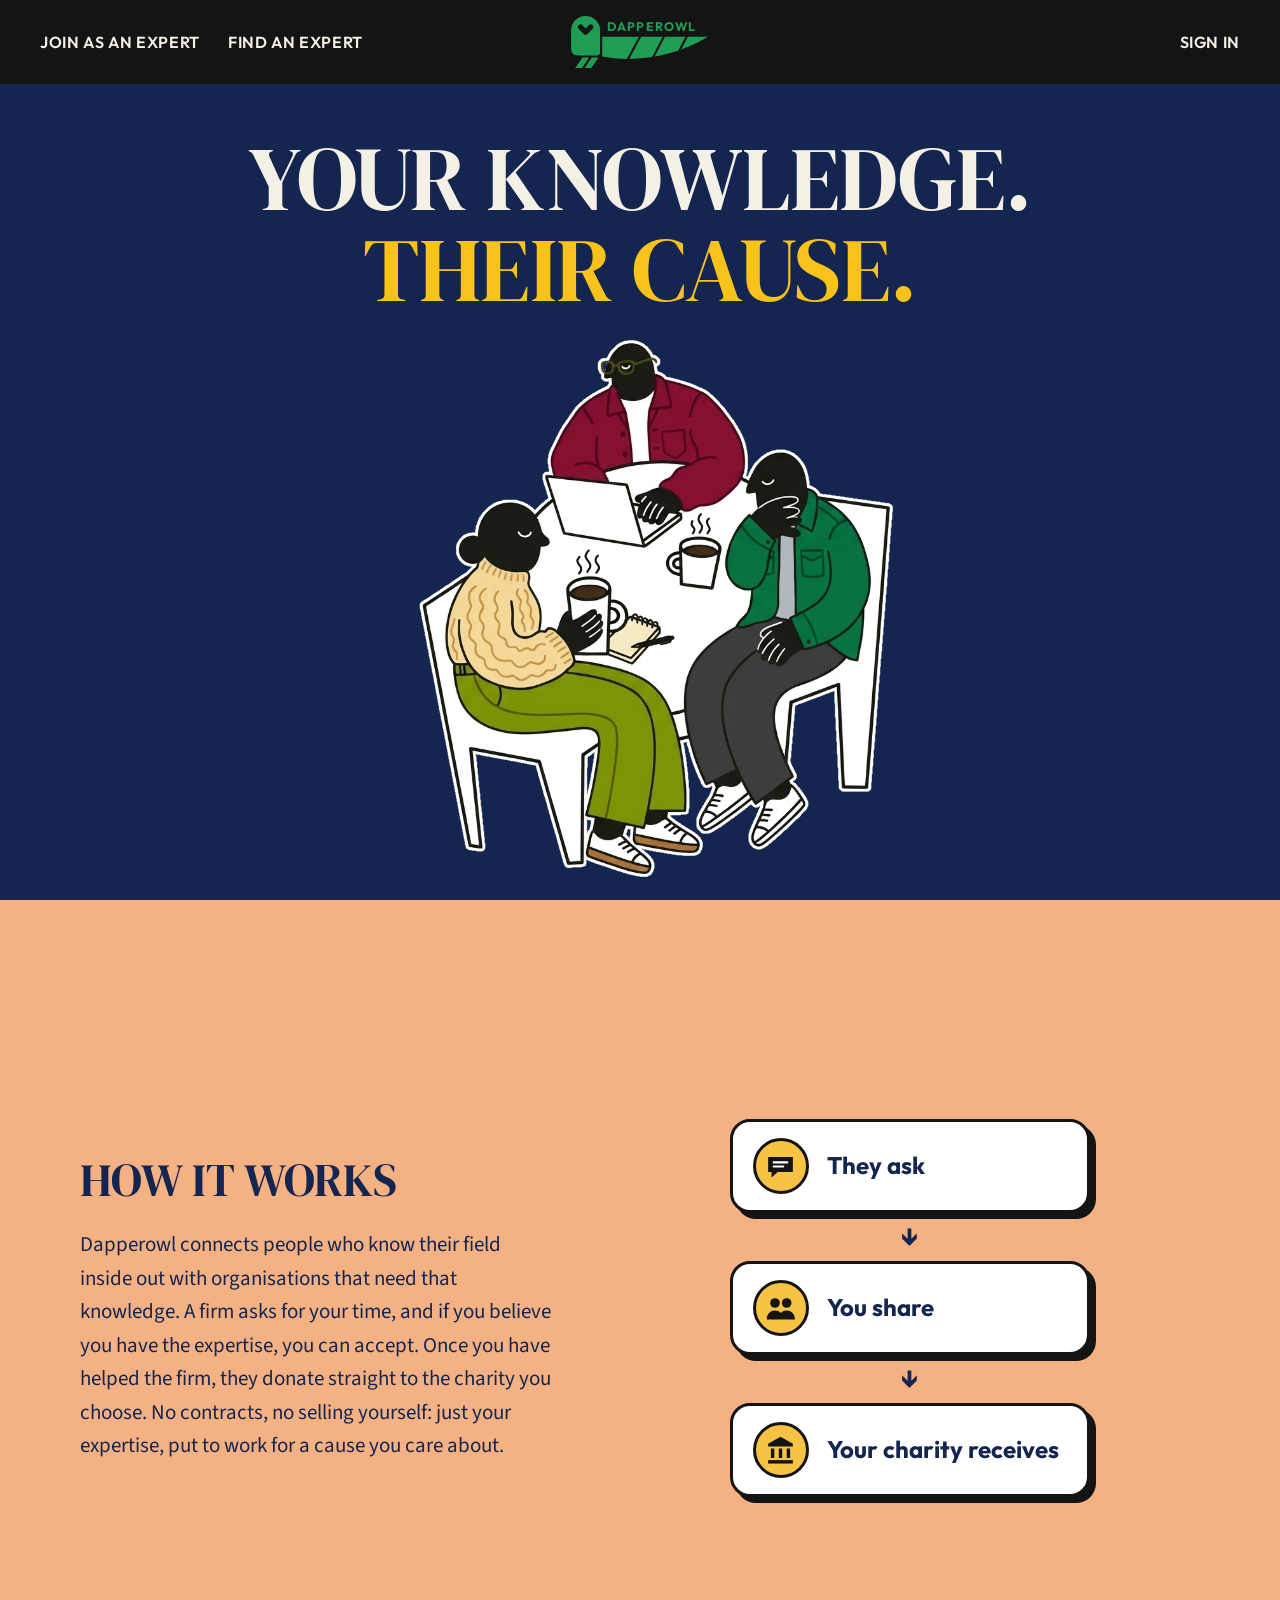
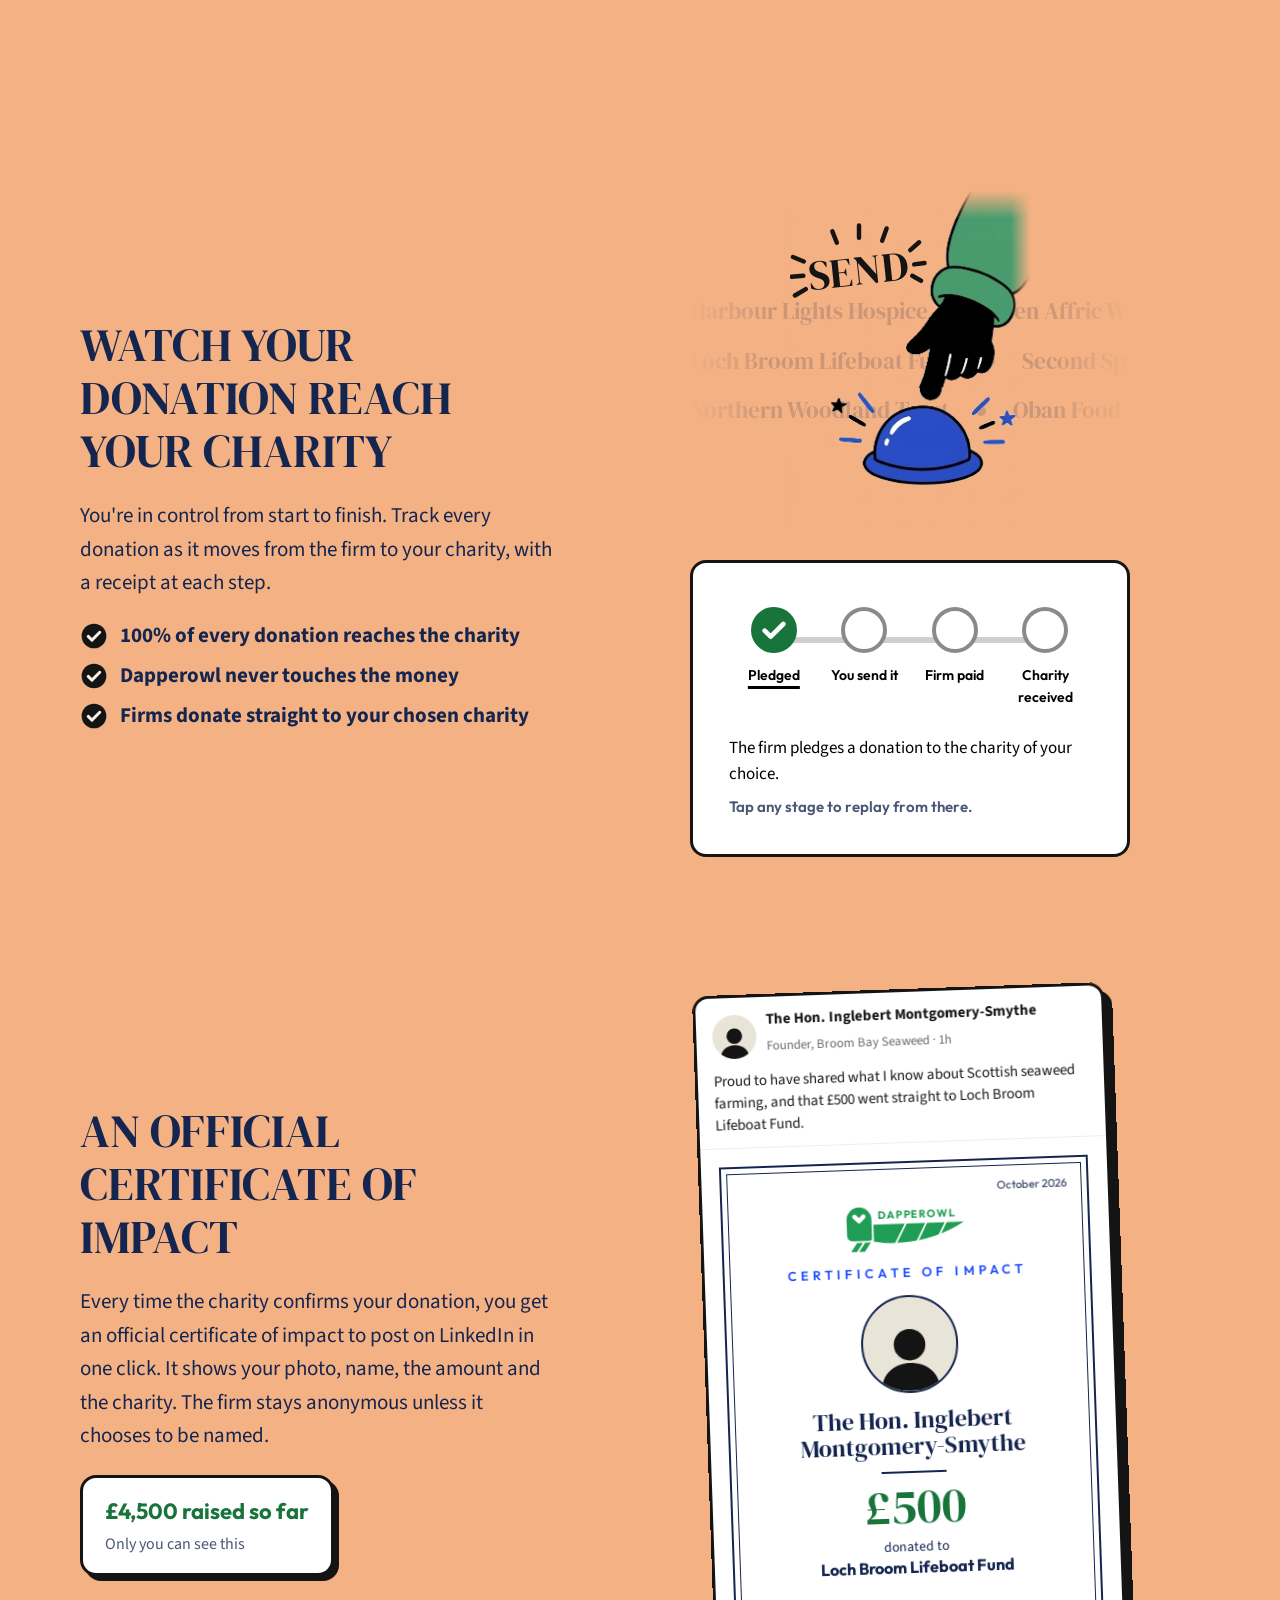
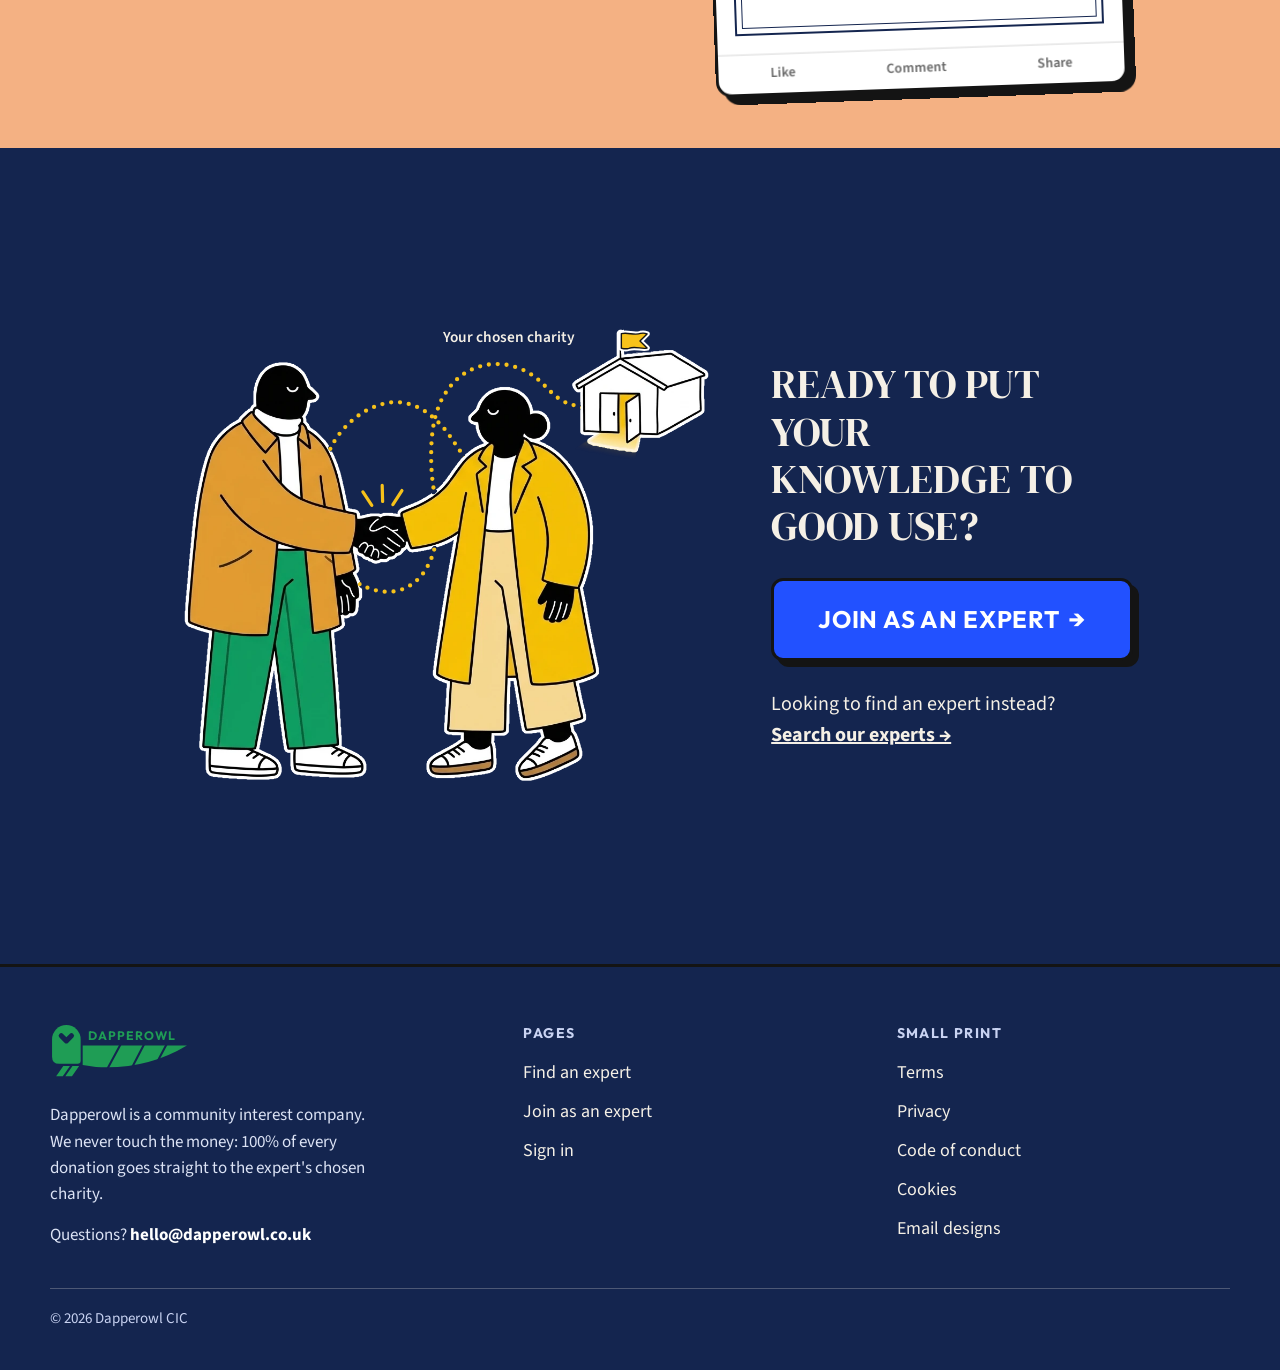
==== commit 1e4af36c: "Homepage: section 2 heading becomes 'How it works' Co-Authored-By: Claude Opus 5.5 <noreply@anthropi" ====
--- a/index.html
+++ b/index.html
@@ -275,7 +275,7 @@
 <section class="snap sec gut" id="what" aria-labelledby="what-h">
   <div class="inner sgrid rv">
     <div class="stext">
-      <h2 class="hd" id="what-h">What Dapperowl does</h2>
+      <h2 class="hd" id="what-h">How it works</h2>
       <p class="body">Dapperowl connects people who know their field inside out with organisations that need that knowledge. A firm asks for your time, and if you believe you have the expertise, you can accept. Once you have helped the firm, they donate straight to the charity you choose. No contracts, no selling yourself: just your expertise, put to work for a cause you care about.</p>
     </div>
     <div class="svis">
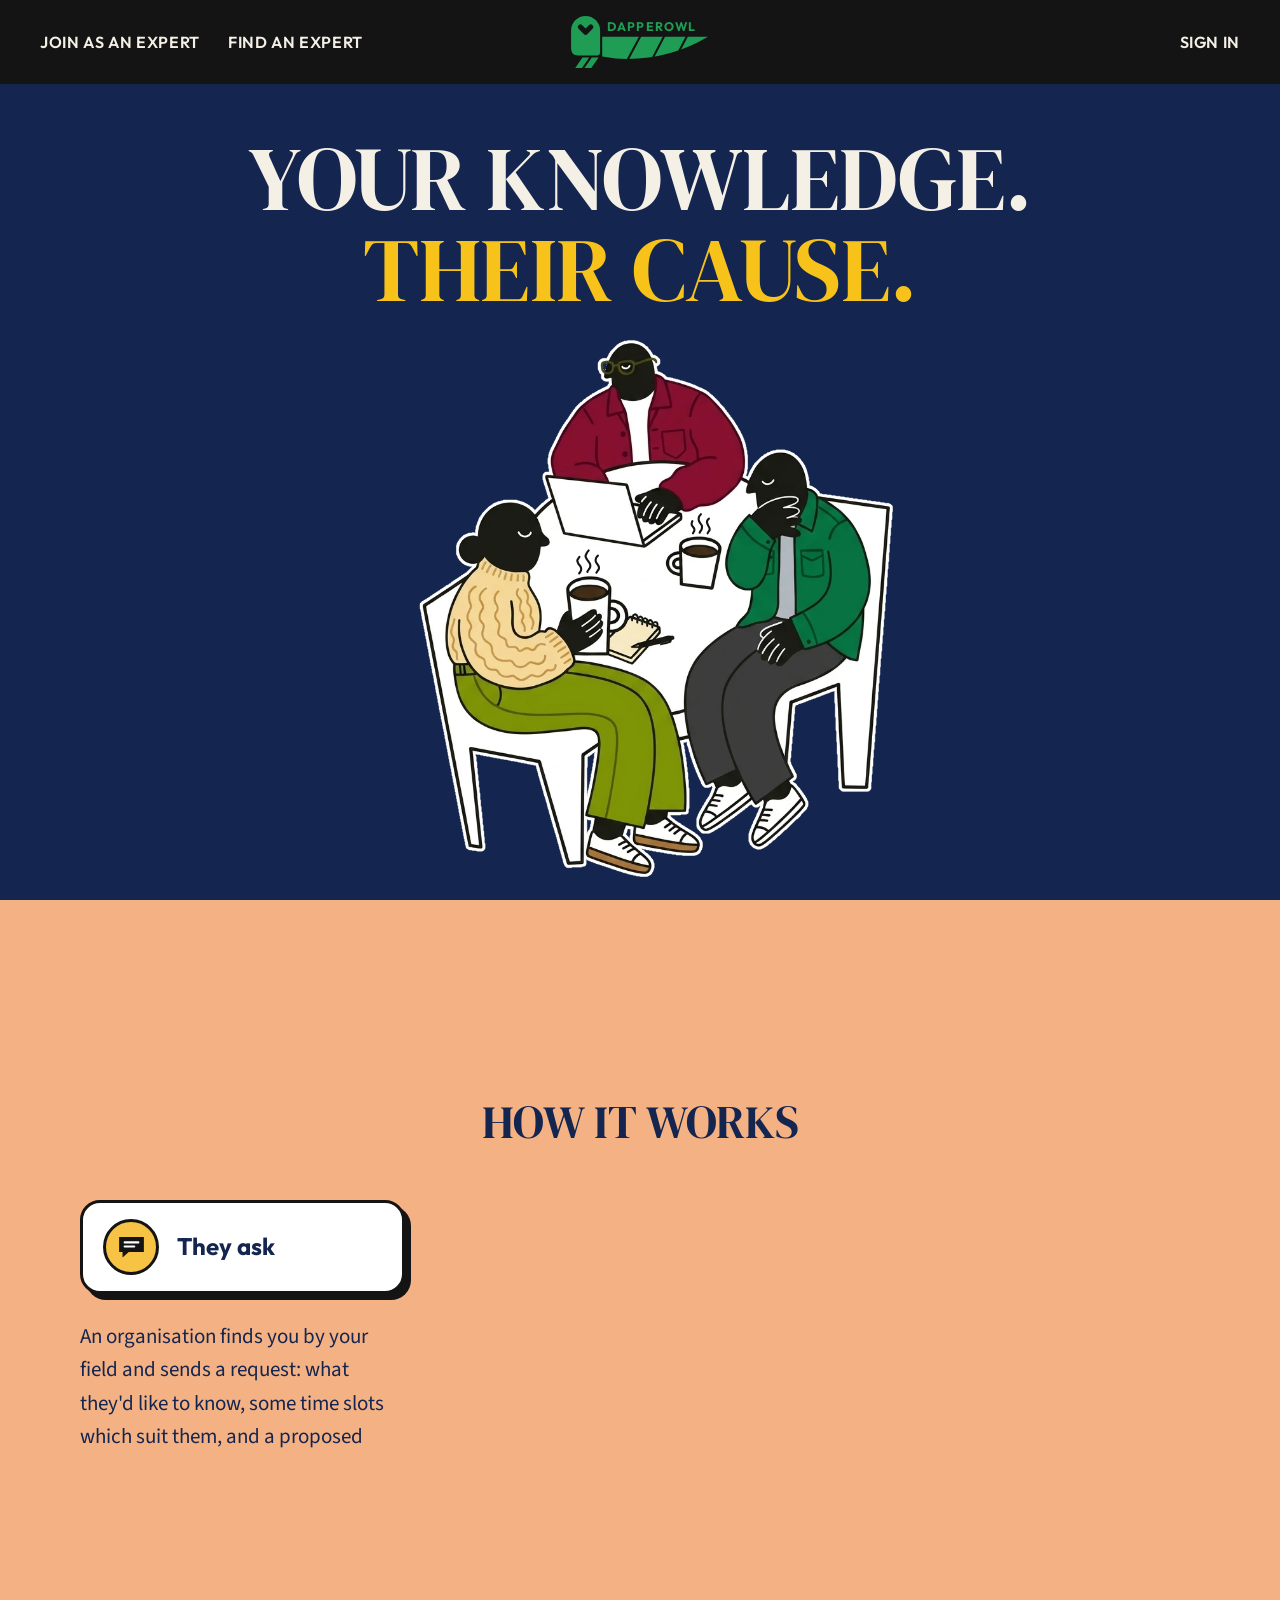
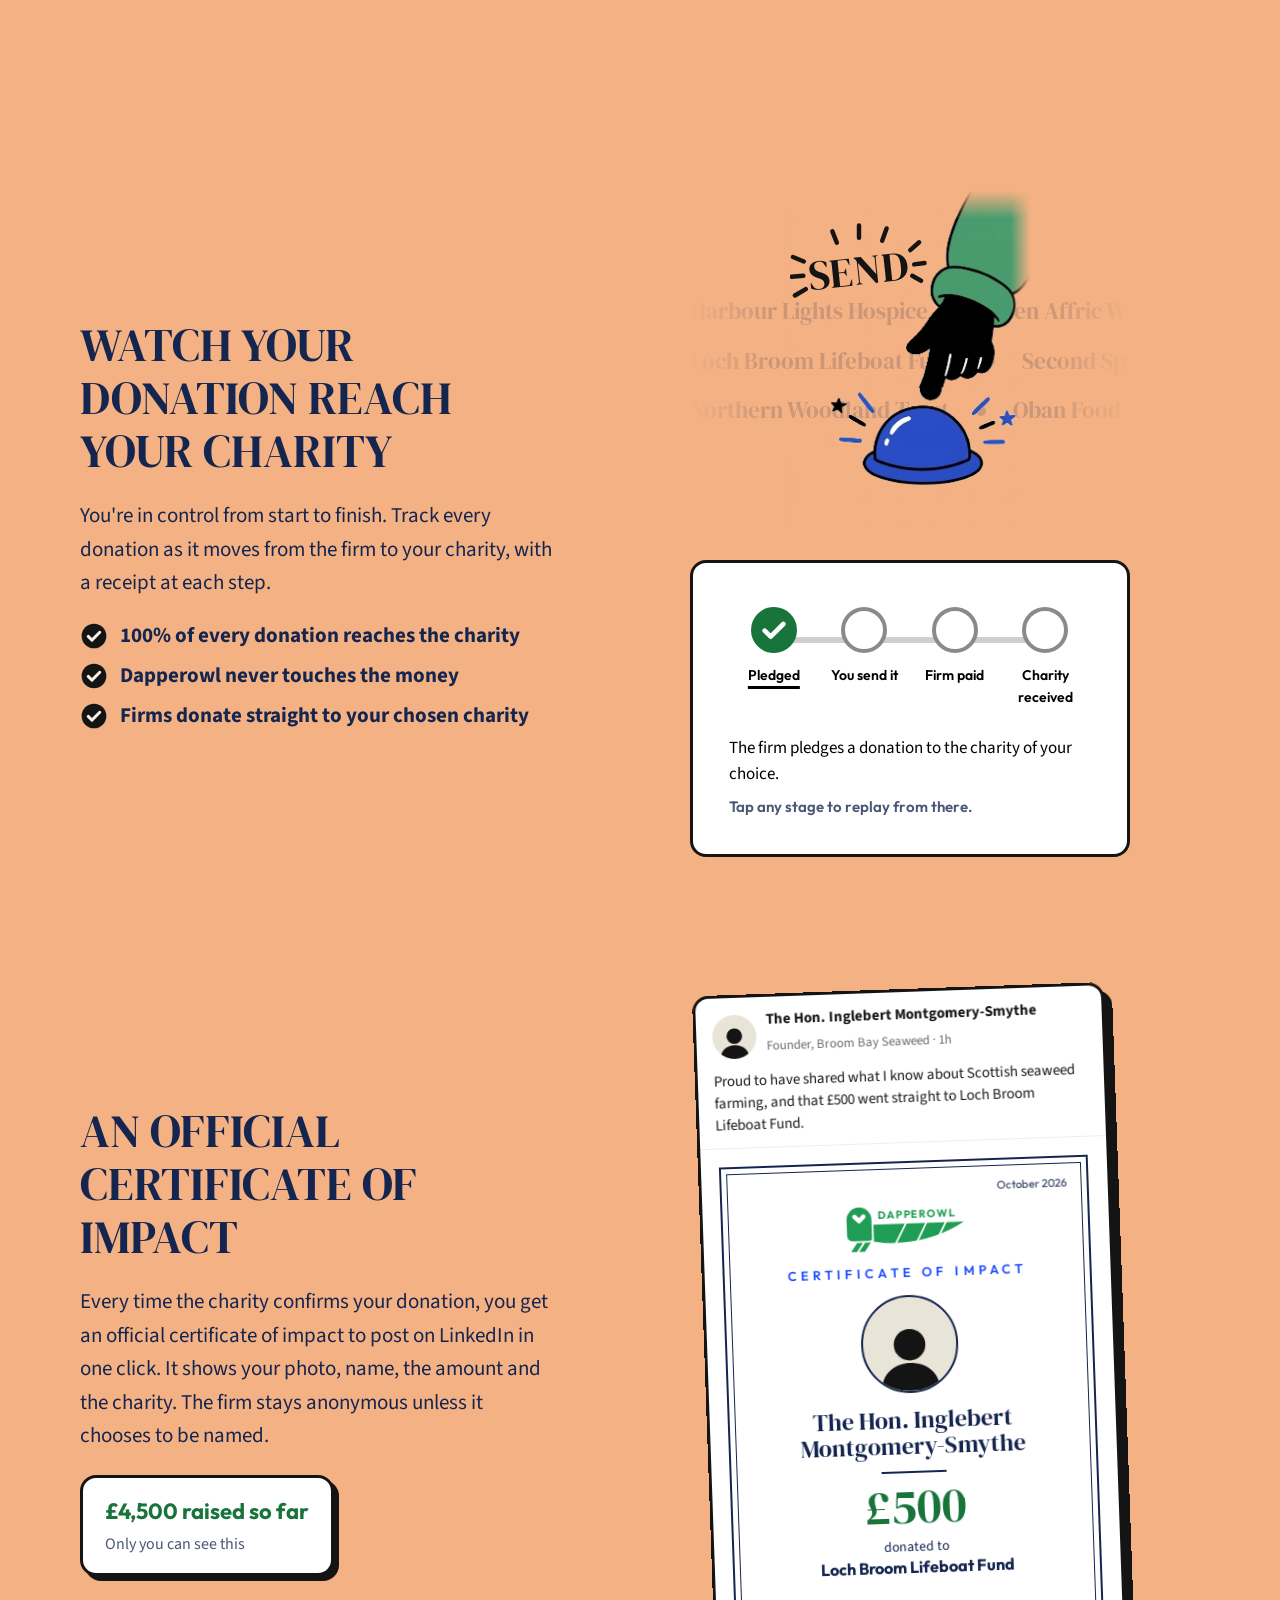
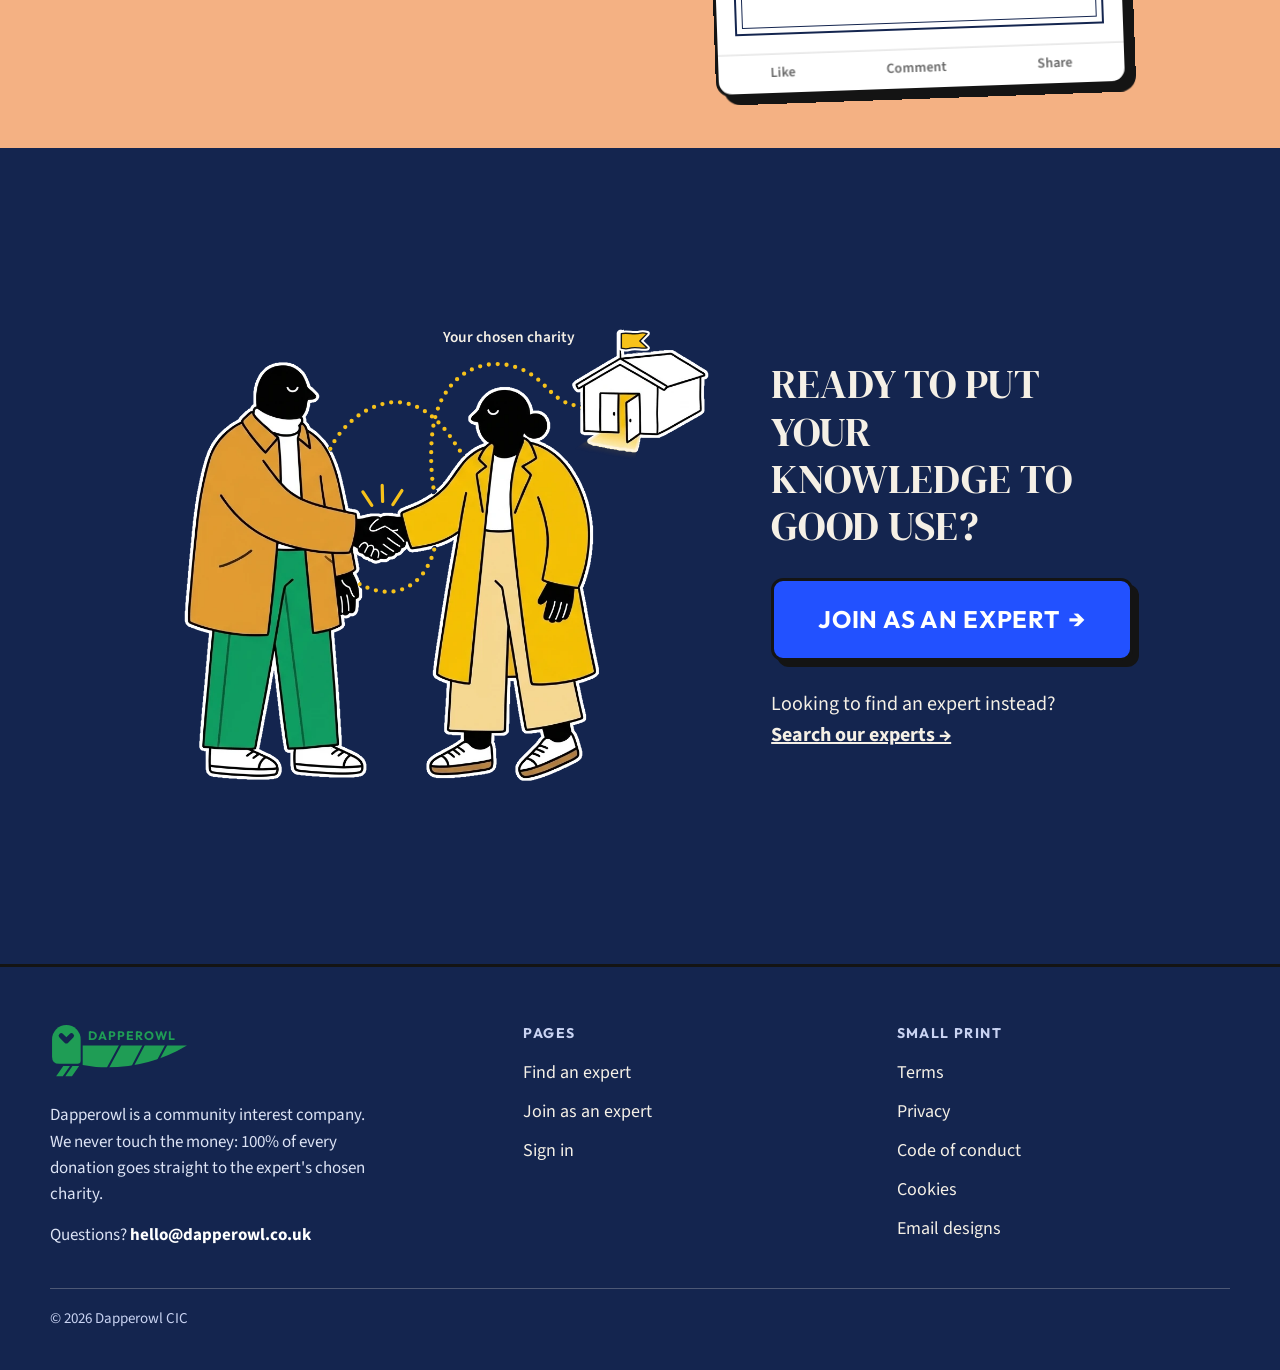
==== commit 4f38b2cc: "Homepage section 2: How it works in three columns with a play-once sequence Centred heading; They as" ====
--- a/index.html
+++ b/index.html
@@ -253,6 +253,30 @@
   .part{--artw:calc(100vw - 32px)}
   #tracker-demo .ot-stop,#tracker-demo .ot-btn{font-size:17px}
 }
+
+/* 2 How it works (30 Oct): centred heading, three columns, each box then its text; plays once on arrival */
+.hiw{display:flex;flex-direction:column;align-items:center;gap:52px}
+.hiw > .hd{text-align:center}
+.hiw-cols{list-style:none;margin:0;padding:0;width:100%;display:grid;grid-template-columns:repeat(3,minmax(0,1fr));column-gap:72px;align-items:start}
+.hiw-col{display:flex;flex-direction:column;gap:26px;min-width:0}
+.hiw-box{display:flex;align-items:center;gap:18px;background:#fff;border:3px solid var(--ink);border-radius:20px;box-shadow:6px 6px 0 var(--ink);padding:16px 20px}
+.hiw-box .wi{width:56px;height:56px;flex:none;border-radius:50%;background:var(--sun);border:3px solid var(--ink);display:grid;place-items:center}
+.hiw-box .wi svg{width:33px;height:33px}
+.hiw-box b{font-family:var(--ui);font-size:24px;line-height:1.2;color:var(--navy)}
+.hiw-text{position:relative;margin:0;font-family:var(--body);font-size:21px;line-height:1.6;color:var(--navy)}
+/* divider: centred in the gap to the left, only as tall as this column's text */
+.hiw-line{position:absolute;top:0;bottom:0;left:-37px;width:2px;background:var(--navy)}
+.hiw-sep{display:none}
+/* sequence states (only when motion is allowed; the script adds .hiw-ready) */
+.hiw-ready .hiw-box{opacity:0;transform:translateY(14px);transition:opacity .4s ease,transform .4s ease}
+.hiw-ready .hiw-text .w,.hiw-ready .hiw-line,.hiw-ready .hiw-sep{opacity:0;transition:opacity .35s ease}
+.hiw-ready .on{opacity:1!important;transform:none!important}
+@media (max-width:900px){
+  .hiw{gap:36px}
+  .hiw-cols{grid-template-columns:1fr;row-gap:28px}
+  .hiw-line{display:none}
+  .hiw-sep{display:block;width:64px;height:2px;background:var(--navy);margin:0 auto 6px}
+}
 </style>
 </head><body>
 
@@ -273,20 +297,24 @@
 </section>
 
 <section class="snap sec gut" id="what" aria-labelledby="what-h">
-  <div class="inner sgrid rv">
-    <div class="stext">
-      <h2 class="hd" id="what-h">How it works</h2>
-      <p class="body">Dapperowl connects people who know their field inside out with organisations that need that knowledge. A firm asks for your time, and if you believe you have the expertise, you can accept. Once you have helped the firm, they donate straight to the charity you choose. No contracts, no selling yourself: just your expertise, put to work for a cause you care about.</p>
-    </div>
-    <div class="svis">
-      <ol class="wsteps">
-      <li><span class="wi"><svg viewBox="0 0 48 48" aria-hidden="true"><path d="M6 10h36v22H20l-9 8v-8H6z" fill="#141414"/><path d="M14 18h20M14 24h14" stroke="#fff" stroke-width="3" stroke-linecap="round"/></svg></span><b>They ask</b></li>
-      <li class="arr" aria-hidden="true">→</li>
-      <li><span class="wi"><svg viewBox="0 0 48 48" aria-hidden="true"><circle cx="16" cy="16" r="7" fill="#141414"/><circle cx="33" cy="16" r="7" fill="#141414"/><path d="M4 40c0-8 5-13 12-13s12 5 12 13zM21 40c0-8 5-13 12-13s12 5 12 13z" fill="#141414"/></svg></span><b>You share</b></li>
-      <li class="arr" aria-hidden="true">→</li>
-      <li><span class="wi"><svg viewBox="0 0 48 48" aria-hidden="true"><path d="M24 4L6 14v4h36v-4z" fill="#141414"/><path d="M10 21h5v14h-5zM21.5 21h5v14h-5zM33 21h5v14h-5z" fill="#141414"/><path d="M6 38h36v5H6z" fill="#141414"/></svg></span><b>Your charity receives</b></li>
+  <div class="inner hiw">
+    <h2 class="hd" id="what-h">How it works</h2>
+    <ol class="hiw-cols">
+      <li class="hiw-col">
+        <div class="hiw-box"><span class="wi"><svg viewBox="0 0 48 48" aria-hidden="true"><path d="M6 10h36v22H20l-9 8v-8H6z" fill="#141414"/><path d="M14 18h20M14 24h14" stroke="#fff" stroke-width="3" stroke-linecap="round"/></svg></span><b>They ask</b></div>
+        <p class="hiw-text">An organisation finds you by your field and sends a request: what they'd like to know, some time slots which suit them, and a proposed donation sum they'll make to your charity.</p>
+      </li>
+      <li class="hiw-col">
+        <span class="hiw-sep" aria-hidden="true"></span>
+        <div class="hiw-box"><span class="wi"><svg viewBox="0 0 48 48" aria-hidden="true"><circle cx="16" cy="16" r="7" fill="#141414"/><circle cx="33" cy="16" r="7" fill="#141414"/><path d="M4 40c0-8 5-13 12-13s12 5 12 13zM21 40c0-8 5-13 12-13s12 5 12 13z" fill="#141414"/></svg></span><b>You share</b></div>
+        <p class="hiw-text"><span class="hiw-line" aria-hidden="true"></span>If it feels right, accept and pick a time. Meet online or in person and share what you know. You can decline any request or question.</p>
+      </li>
+      <li class="hiw-col">
+        <span class="hiw-sep" aria-hidden="true"></span>
+        <div class="hiw-box"><span class="wi"><svg viewBox="0 0 48 48" aria-hidden="true"><path d="M24 4L6 14v4h36v-4z" fill="#141414"/><path d="M10 21h5v14h-5zM21.5 21h5v14h-5zM33 21h5v14h-5z" fill="#141414"/><path d="M6 38h36v5H6z" fill="#141414"/></svg></span><b>Your charity receives</b></div>
+        <p class="hiw-text"><span class="hiw-line" aria-hidden="true"></span>Afterwards, press Send. The firm donates straight to your chosen charity, and you can watch it arrive. 100% of it, every time.</p>
+      </li>
     </ol>
-    </div>
   </div>
 </section>
 
@@ -371,6 +399,49 @@
 <script src="site.js"></script>
 <script>
 DapperTracker.mount(document.getElementById('tracker-demo'), DapperTracker.EXPERT);
+(function(){ // How it works: plays once on arrival - box, then its text line by line; dividers before columns 2 and 3
+  const sec=document.getElementById('what'); if(!sec) return;
+  if(matchMedia('(prefers-reduced-motion: reduce)').matches || !('IntersectionObserver' in window)) return;
+  const texts=[...sec.querySelectorAll('.hiw-text')];
+  // wrap every word so the text can be grouped into its rendered lines
+  texts.forEach(p=>{
+    [...p.childNodes].forEach(n=>{
+      if(n.nodeType!==3) return;
+      const frag=document.createDocumentFragment();
+      n.textContent.split(/(\s+)/).forEach(part=>{
+        if(!part) return;
+        if(/^\s+$/.test(part)) frag.appendChild(document.createTextNode(part));
+        else { const w=document.createElement('span'); w.className='w'; w.textContent=part; frag.appendChild(w); }
+      });
+      p.replaceChild(frag,n);
+    });
+  });
+  const linesOf=p=>{ // group words by their current line (recalculated whenever it's about to play)
+    const groups=[]; let top=null;
+    p.querySelectorAll('.w').forEach(w=>{ const t=w.offsetTop; if(top===null||Math.abs(t-top)>4){ groups.push([]); top=t; } groups[groups.length-1].push(w); });
+    return groups;
+  };
+  sec.classList.add('hiw-ready');
+  let played=false;
+  const wait=ms=>new Promise(r=>setTimeout(r,ms));
+  const play=async()=>{
+    if(played) return; played=true;
+    const cols=[...sec.querySelectorAll('.hiw-col')];
+    for(const col of cols){
+      const div=[...col.querySelectorAll('.hiw-line,.hiw-sep')].find(d=>getComputedStyle(d).display!=='none');
+      if(div){ div.classList.add('on'); await wait(300); }
+      col.querySelector('.hiw-box').classList.add('on'); await wait(400);
+      for(const line of linesOf(col.querySelector('.hiw-text'))){ line.forEach(w=>w.classList.add('on')); await wait(200); }
+      await wait(100);
+    }
+    sec.classList.remove('hiw-ready'); // fully visible from now on
+  };
+  const io=new IntersectionObserver(es=>{ if(es.some(e=>e.isIntersecting)){ io.disconnect(); play(); } },{threshold:.4});
+  io.observe(sec);
+  // backup trigger: a plain scroll check, so the text can never stay hidden
+  const check=()=>{ if(played) return removeEventListener('scroll',check); const r=sec.getBoundingClientRect(); const seen=Math.min(r.bottom,innerHeight)-Math.max(r.top,0); if(seen>Math.min(r.height,innerHeight)*.4){ io.disconnect(); play(); } };
+  addEventListener('scroll',check,{passive:true}); check();
+})();
 (function(){ // top bar height drives full-screen sections and snap offsets
   const head=document.getElementById('site-head'); if(!head) return;
   const set=()=>document.documentElement.style.setProperty('--topbar',head.offsetHeight+'px');
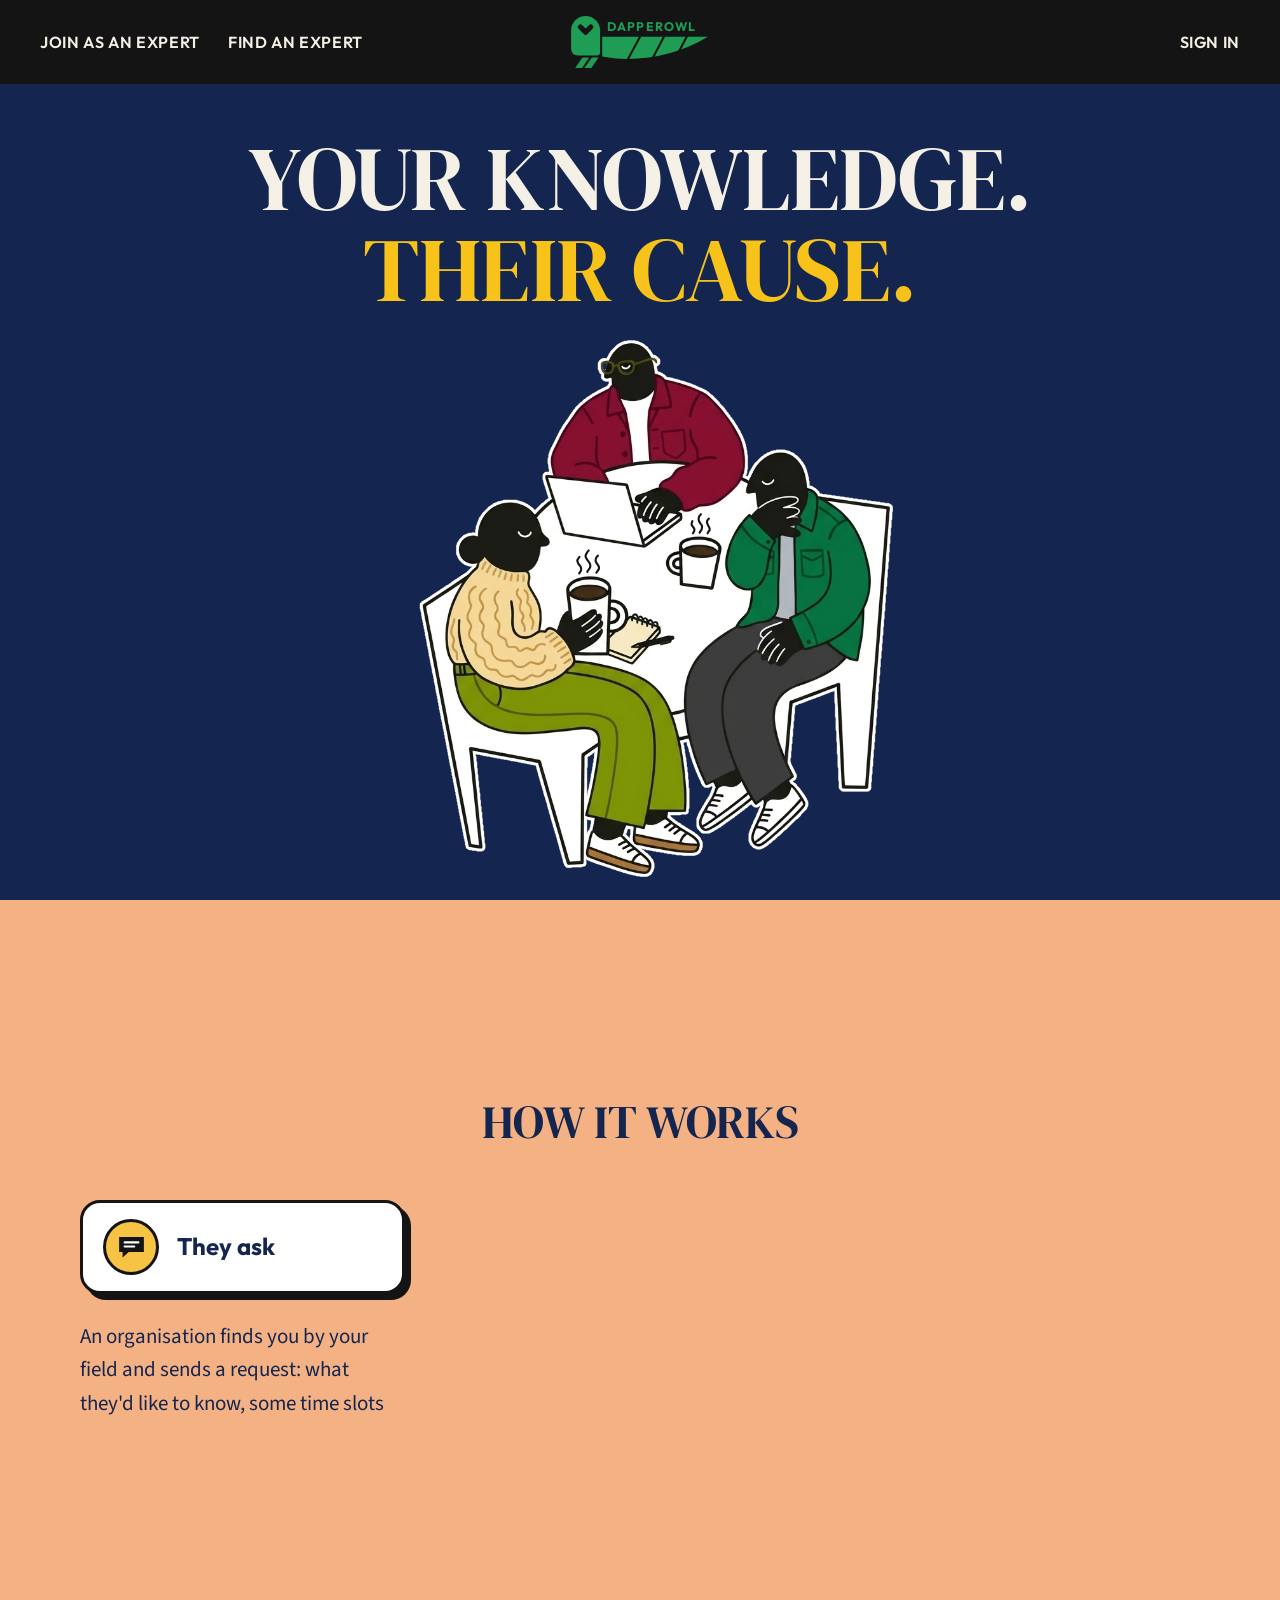
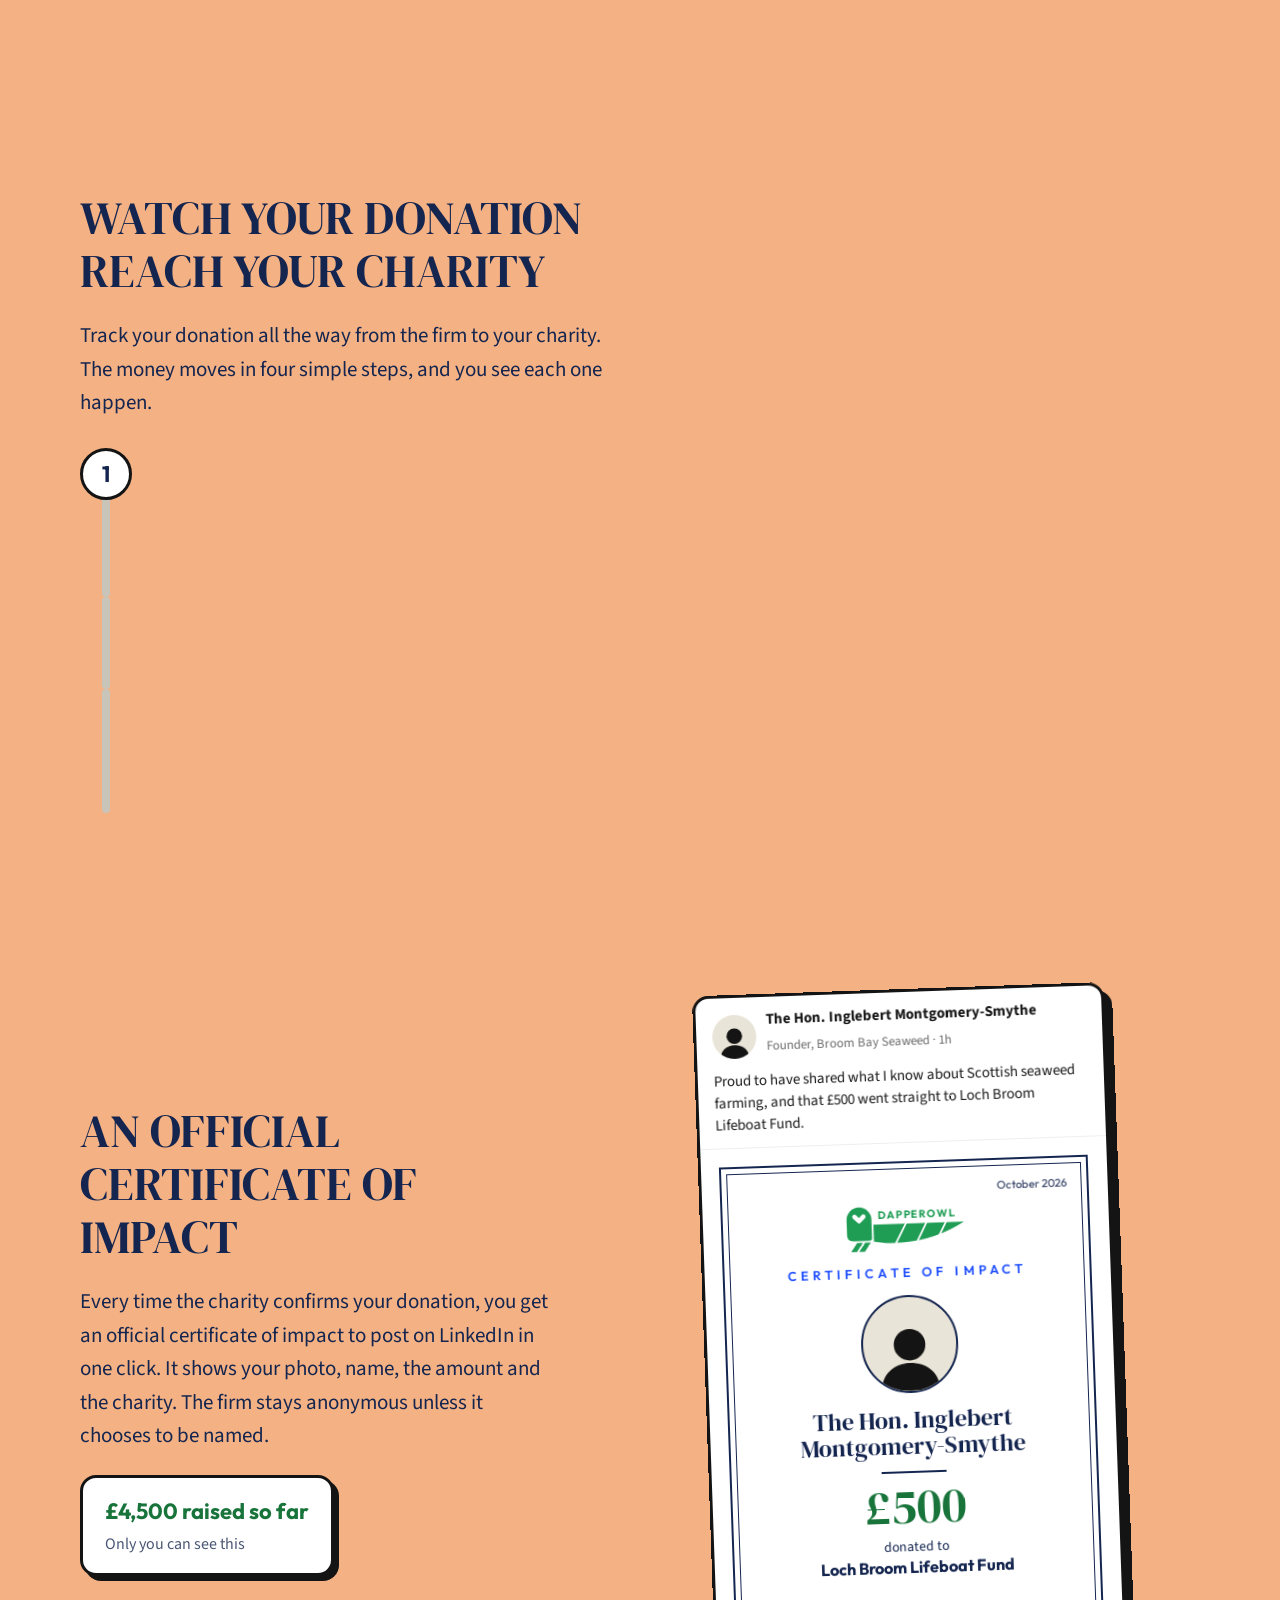
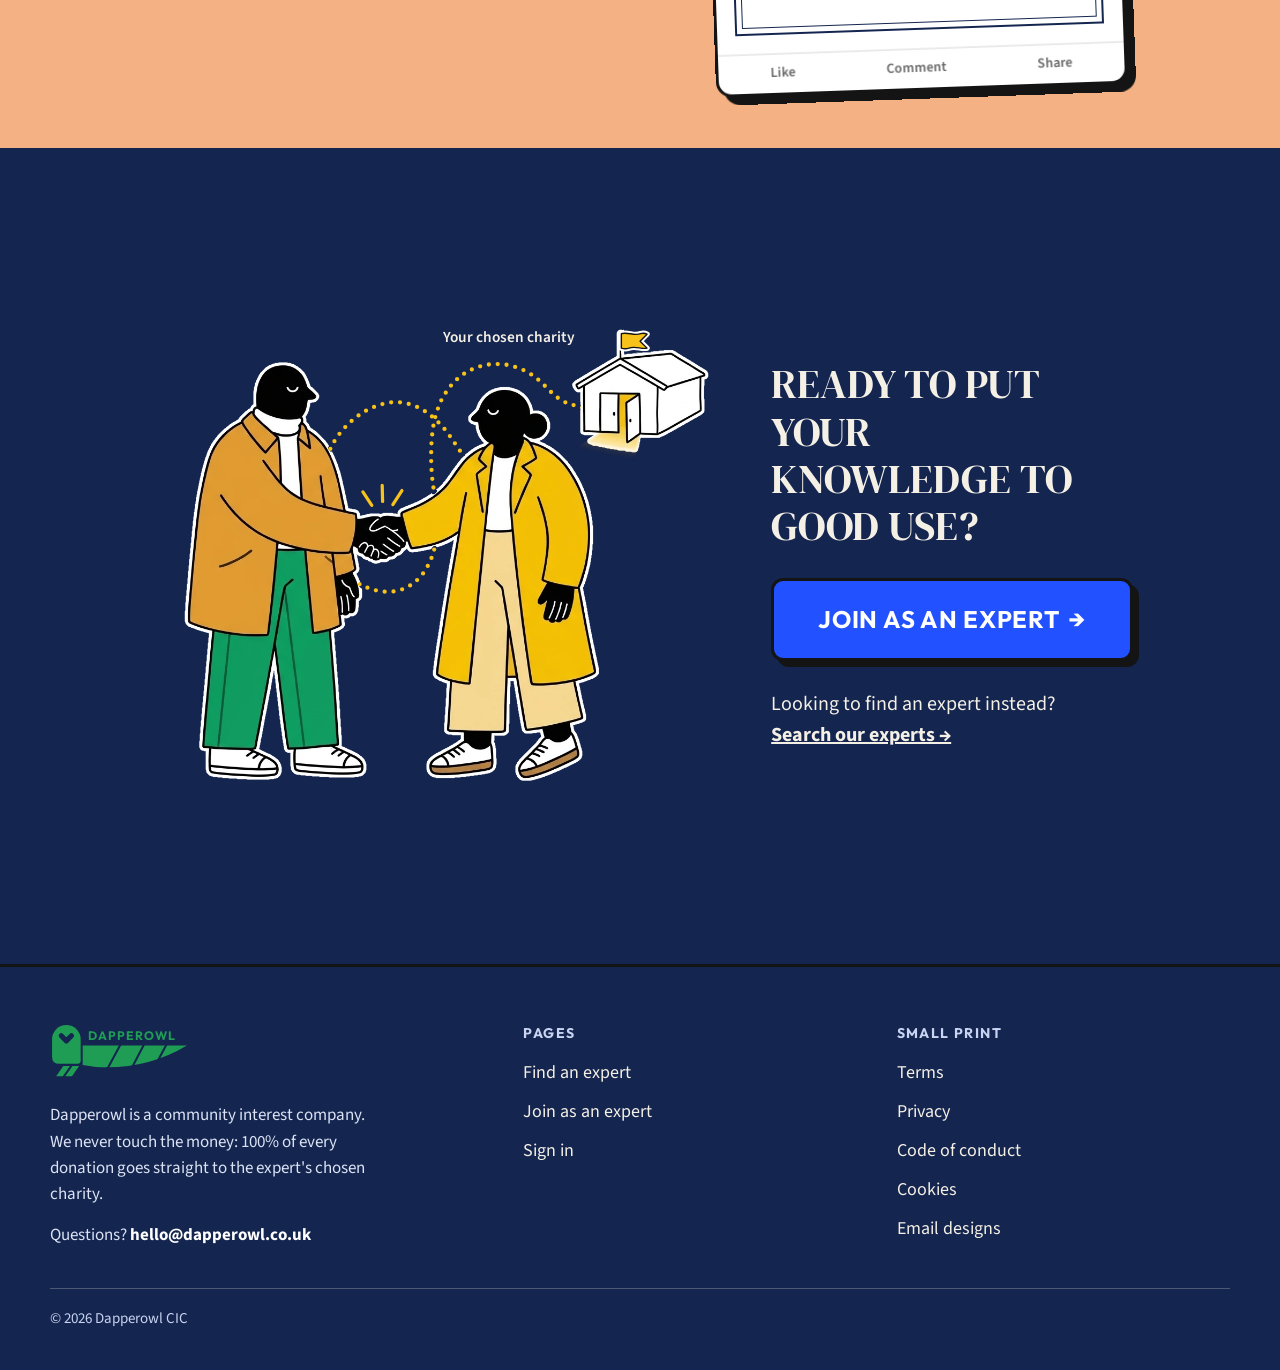
==== commit 89fca600: "Homepage section 3: vertical donation timeline with a play-once sequence Numbered circles turn green" ====
--- a/index.html
+++ b/index.html
@@ -277,6 +277,37 @@
   .hiw-line{display:none}
   .hiw-sep{display:block;width:64px;height:2px;background:var(--navy);margin:0 auto 6px}
 }
+
+/* 3 Watch your donation (30 Oct): intro + vertical timeline left, SEND and guarantees right; plays once */
+.wy{display:grid;grid-template-columns:minmax(0,55fr) minmax(0,45fr);gap:64px;align-items:center}
+.wy-left{display:flex;flex-direction:column;gap:22px;min-width:0}
+.wy-right{display:flex;flex-direction:column;align-items:center;gap:30px;min-width:0}
+.wy-right .checks{align-self:center}
+.wy-right .send{max-width:240px}
+.tl{list-style:none;margin:6px 0 0;padding:0;display:flex;flex-direction:column;gap:22px}
+.tl-step{position:relative;display:grid;grid-template-columns:52px minmax(0,1fr);column-gap:20px;align-items:start}
+.tl-dot{position:relative;z-index:1;width:52px;height:52px;box-sizing:border-box;border-radius:50%;border:3px solid var(--ink);background:#18743a;display:grid;place-items:center;transition:background .35s ease,opacity .4s ease,transform .4s ease}
+.tl-num{font-family:var(--ui);font-weight:700;font-size:22px;color:var(--navy);display:none}
+.tl-tick{width:28px;height:28px}
+.tl-body{display:flex;flex-direction:column;gap:2px;padding-top:9px}
+.tl-name{font-family:var(--ui);font-weight:700;font-size:22px;line-height:1.25;color:var(--navy)}
+.tl-text{margin:0;font-family:var(--body);font-size:21px;line-height:1.5;color:var(--navy)}
+/* thick bar from this circle's centre to the next one's */
+.tl-bar{position:absolute;z-index:0;left:22px;top:26px;bottom:-48px;width:8px;background:#C9C4BA;border-radius:4px;overflow:hidden}
+.tl-fill{position:absolute;inset:0;background:#18743a;transform-origin:top;transform:scaleY(1)}
+/* sequence start state (added by the script only when motion is allowed) */
+.wy-ready .wy-intro .w,.wy-ready .tl-name,.wy-ready .tl-text .w,.wy-ready .checks li,.wy-ready .sendwrap{opacity:0;transition:opacity .35s ease}
+.wy-ready .tl-dot{opacity:0;transform:scale(.85);background:#fff}
+.wy-ready .tl-dot .tl-num{display:block}.wy-ready .tl-dot .tl-tick{display:none}
+.wy-ready .tl-dot.done{background:#18743a}.wy-ready .tl-dot.done .tl-num{display:none}.wy-ready .tl-dot.done .tl-tick{display:block}
+.wy-ready .tl-fill{transform:scaleY(0);transition-property:transform;transition-timing-function:linear}
+.wy-ready .tl-fill.on{transform:scaleY(1)}
+.wy-ready .on{opacity:1!important}
+.wy-ready .tl-dot.on{transform:none}
+.wy-ready .sendwrap:not(.on) .sf,.wy-ready .sendwrap:not(.on) .sword-g{animation-play-state:paused}
+@media (max-width:900px){
+  .wy{grid-template-columns:1fr;gap:40px}
+}
 </style>
 </head><body>
 
@@ -319,17 +350,30 @@
 </section>
 
 <section class="snap sec gut" id="tracker" aria-labelledby="trk-h">
-  <div class="inner sgrid rv">
-    <div class="stext">
+  <div class="inner wy">
+    <div class="wy-left">
       <h2 class="hd" id="trk-h">Watch your donation reach your charity</h2>
-      <p class="body">You're in control from start to finish. Track every donation as it moves from the firm to your charity, with a receipt at each step.</p>
-      <ul class="checks">
-        <li><svg class="ck" viewBox="0 0 34 34" aria-hidden="true"><circle cx="17" cy="17" r="15" fill="#141414"/><path d="M10 17.5l4.5 4.5L24 12.5" fill="none" stroke="#F5F0E6" stroke-width="3.6" stroke-linecap="round" stroke-linejoin="round"/></svg>100% of every donation reaches the charity</li>
-        <li><svg class="ck" viewBox="0 0 34 34" aria-hidden="true"><circle cx="17" cy="17" r="15" fill="#141414"/><path d="M10 17.5l4.5 4.5L24 12.5" fill="none" stroke="#F5F0E6" stroke-width="3.6" stroke-linecap="round" stroke-linejoin="round"/></svg>Dapperowl never touches the money</li>
-        <li><svg class="ck" viewBox="0 0 34 34" aria-hidden="true"><circle cx="17" cy="17" r="15" fill="#141414"/><path d="M10 17.5l4.5 4.5L24 12.5" fill="none" stroke="#F5F0E6" stroke-width="3.6" stroke-linecap="round" stroke-linejoin="round"/></svg>Firms donate straight to your chosen charity</li>
-      </ul>
-    </div>
-    <div class="svis">
+      <p class="body wy-intro">Track your donation all the way from the firm to your charity. The money moves in four simple steps, and you see each one happen.</p>
+      <ol class="tl">
+        <li class="tl-step"><span class="tl-bar" aria-hidden="true"><span class="tl-fill"></span></span>
+          <span class="tl-dot"><span class="tl-num">1</span><svg class="tl-tick" viewBox="0 0 24 24" aria-hidden="true"><path d="M5 12.5l4.5 4.5L19 7.5" fill="none" stroke="#fff" stroke-width="3.4" stroke-linecap="round" stroke-linejoin="round"/></svg></span>
+          <div class="tl-body"><b class="tl-name">Pledged</b><p class="tl-text">Dapperowl sets up the meeting, and the firm pledges a donation to your charity.</p></div>
+        </li>
+        <li class="tl-step"><span class="tl-bar" aria-hidden="true"><span class="tl-fill"></span></span>
+          <span class="tl-dot"><span class="tl-num">2</span><svg class="tl-tick" viewBox="0 0 24 24" aria-hidden="true"><path d="M5 12.5l4.5 4.5L19 7.5" fill="none" stroke="#fff" stroke-width="3.4" stroke-linecap="round" stroke-linejoin="round"/></svg></span>
+          <div class="tl-body"><b class="tl-name">You send it</b><p class="tl-text">After the meeting, press Send to release the donation.</p></div>
+        </li>
+        <li class="tl-step"><span class="tl-bar" aria-hidden="true"><span class="tl-fill"></span></span>
+          <span class="tl-dot"><span class="tl-num">3</span><svg class="tl-tick" viewBox="0 0 24 24" aria-hidden="true"><path d="M5 12.5l4.5 4.5L19 7.5" fill="none" stroke="#fff" stroke-width="3.4" stroke-linecap="round" stroke-linejoin="round"/></svg></span>
+          <div class="tl-body"><b class="tl-name">Firm paid</b><p class="tl-text">The firm donates on the charity's own website and uploads the receipt.</p></div>
+        </li>
+        <li class="tl-step">
+          <span class="tl-dot"><span class="tl-num">4</span><svg class="tl-tick" viewBox="0 0 24 24" aria-hidden="true"><path d="M5 12.5l4.5 4.5L19 7.5" fill="none" stroke="#fff" stroke-width="3.4" stroke-linecap="round" stroke-linejoin="round"/></svg></span>
+          <div class="tl-body"><b class="tl-name">Charity received</b><p class="tl-text">The charity confirms it and thanks you directly.</p></div>
+        </li>
+      </ol>
+    </div>
+    <div class="wy-right">
       <div class="sendwrap">
         <div class="rows" aria-hidden="true"><div class="row ltr"><div class="track"><span>Harbour Lights Hospice</span><span>Glen Affric Wildlife Trust</span><span>The Reading Tree</span><span>Brightwater Children's Fund</span><span>Moorland Mountain Rescue</span><span>Kindred Kitchens</span><span>Harbour Lights Hospice</span><span>Glen Affric Wildlife Trust</span><span>The Reading Tree</span><span>Brightwater Children's Fund</span><span>Moorland Mountain Rescue</span><span>Kindred Kitchens</span></div></div><div class="row rtl"><div class="track"><span>Loch Broom Lifeboat Fund</span><span>Second Spring Dementia Care</span><span>Open Door Shelters</span><span>Little Lungs Foundation</span><span>Bridges to Literacy</span><span>Riverside Youth Music</span><span>Loch Broom Lifeboat Fund</span><span>Second Spring Dementia Care</span><span>Open Door Shelters</span><span>Little Lungs Foundation</span><span>Bridges to Literacy</span><span>Riverside Youth Music</span></div></div><div class="row ltr"><div class="track"><span>Northern Woodland Trust</span><span>Oban Food Bank</span><span>Seafarers Support Network</span><span>Veterans' Workshop</span><span>Yorkshire Carers Trust</span><span>Green Corridor Trust</span><span>Northern Woodland Trust</span><span>Oban Food Bank</span><span>Seafarers Support Network</span><span>Veterans' Workshop</span><span>Yorkshire Carers Trust</span><span>Green Corridor Trust</span></div></div></div>
         <div class="send" role="img" aria-label="Drawing: a finger pressing a big Send button">
@@ -347,7 +391,11 @@
         </svg>
       </div>
       </div>
-      <div id="tracker-demo"></div>
+      <ul class="checks">
+        <li><svg class="ck" viewBox="0 0 34 34" aria-hidden="true"><circle cx="17" cy="17" r="15" fill="#141414"/><path d="M10 17.5l4.5 4.5L24 12.5" fill="none" stroke="#F5F0E6" stroke-width="3.6" stroke-linecap="round" stroke-linejoin="round"/></svg>100% of every donation reaches the charity</li>
+        <li><svg class="ck" viewBox="0 0 34 34" aria-hidden="true"><circle cx="17" cy="17" r="15" fill="#141414"/><path d="M10 17.5l4.5 4.5L24 12.5" fill="none" stroke="#F5F0E6" stroke-width="3.6" stroke-linecap="round" stroke-linejoin="round"/></svg>Dapperowl never touches the money</li>
+        <li><svg class="ck" viewBox="0 0 34 34" aria-hidden="true"><circle cx="17" cy="17" r="15" fill="#141414"/><path d="M10 17.5l4.5 4.5L24 12.5" fill="none" stroke="#F5F0E6" stroke-width="3.6" stroke-linecap="round" stroke-linejoin="round"/></svg>Firms donate straight to your chosen charity</li>
+      </ul>
     </div>
   </div>
 </section>
@@ -398,7 +446,43 @@
 <footer id="site-foot"></footer>
 <script src="site.js"></script>
 <script>
-DapperTracker.mount(document.getElementById('tracker-demo'), DapperTracker.EXPERT);
+(function(){ // Watch your donation: plays once on arrival - intro, then each step (circle, tick, name, text) while the bar fills to the next circle
+  const sec=document.getElementById('tracker'); if(!sec) return;
+  if(matchMedia('(prefers-reduced-motion: reduce)').matches || !('IntersectionObserver' in window)) return;
+  const LINE=350;
+  const wrap=p=>{ [...p.childNodes].forEach(n=>{ if(n.nodeType!==3) return; const f=document.createDocumentFragment();
+    n.textContent.split(/(\s+)/).forEach(part=>{ if(!part) return; if(/^\s+$/.test(part)) f.appendChild(document.createTextNode(part)); else { const w=document.createElement('span'); w.className='w'; w.textContent=part; f.appendChild(w); } });
+    p.replaceChild(f,n); }); };
+  const linesOf=p=>{ const g=[]; let top=null; p.querySelectorAll('.w').forEach(w=>{ const t=w.offsetTop; if(top===null||Math.abs(t-top)>4){ g.push([]); top=t; } g[g.length-1].push(w); }); return g; };
+  const intro=sec.querySelector('.wy-intro'); wrap(intro); sec.querySelectorAll('.tl-text').forEach(wrap);
+  sec.classList.add('wy-ready');
+  const wait=ms=>new Promise(r=>setTimeout(r,ms));
+  const showLines=async p=>{ for(const line of linesOf(p)){ line.forEach(w=>w.classList.add('on')); await wait(LINE); } };
+  let played=false;
+  const play=async()=>{
+    if(played) return; played=true;
+    await showLines(intro);
+    const steps=[...sec.querySelectorAll('.tl-step')];
+    for(let i=0;i<steps.length;i++){
+      const st=steps[i], dot=st.querySelector('.tl-dot');
+      dot.classList.add('on'); await wait(420);
+      dot.classList.add('done'); await wait(320);
+      if(i===1) sec.querySelector('.sendwrap').classList.add('on'); // SEND appears with step 2 and starts its loop
+      st.querySelector('.tl-name').classList.add('on'); await wait(260);
+      const lines=linesOf(st.querySelector('.tl-text'));
+      const fill=st.querySelector('.tl-fill');
+      if(fill){ fill.style.transitionDuration=(lines.length*LINE)+'ms'; fill.classList.add('on'); } // reaches the next circle as the last line finishes
+      await showLines(st.querySelector('.tl-text'));
+    }
+    for(const li of sec.querySelectorAll('.checks li')){ li.classList.add('on'); await wait(300); }
+    await wait(400);
+    sec.classList.remove('wy-ready'); // everything stays visible from now on
+  };
+  const io=new IntersectionObserver(es=>{ if(es.some(e=>e.isIntersecting)){ io.disconnect(); play(); } },{threshold:.4});
+  io.observe(sec);
+  const check=()=>{ if(played) return removeEventListener('scroll',check); const r=sec.getBoundingClientRect(); const seen=Math.min(r.bottom,innerHeight)-Math.max(r.top,0); if(seen>Math.min(r.height,innerHeight)*.4){ io.disconnect(); play(); } };
+  addEventListener('scroll',check,{passive:true}); check();
+})();
 (function(){ // How it works: plays once on arrival - box, then its text line by line; dividers before columns 2 and 3
   const sec=document.getElementById('what'); if(!sec) return;
   if(matchMedia('(prefers-reduced-motion: reduce)').matches || !('IntersectionObserver' in window)) return;
@@ -431,7 +515,7 @@
       const div=[...col.querySelectorAll('.hiw-line,.hiw-sep')].find(d=>getComputedStyle(d).display!=='none');
       if(div){ div.classList.add('on'); await wait(300); }
       col.querySelector('.hiw-box').classList.add('on'); await wait(400);
-      for(const line of linesOf(col.querySelector('.hiw-text'))){ line.forEach(w=>w.classList.add('on')); await wait(200); }
+      for(const line of linesOf(col.querySelector('.hiw-text'))){ line.forEach(w=>w.classList.add('on')); await wait(350); }
       await wait(100);
     }
     sec.classList.remove('hiw-ready'); // fully visible from now on
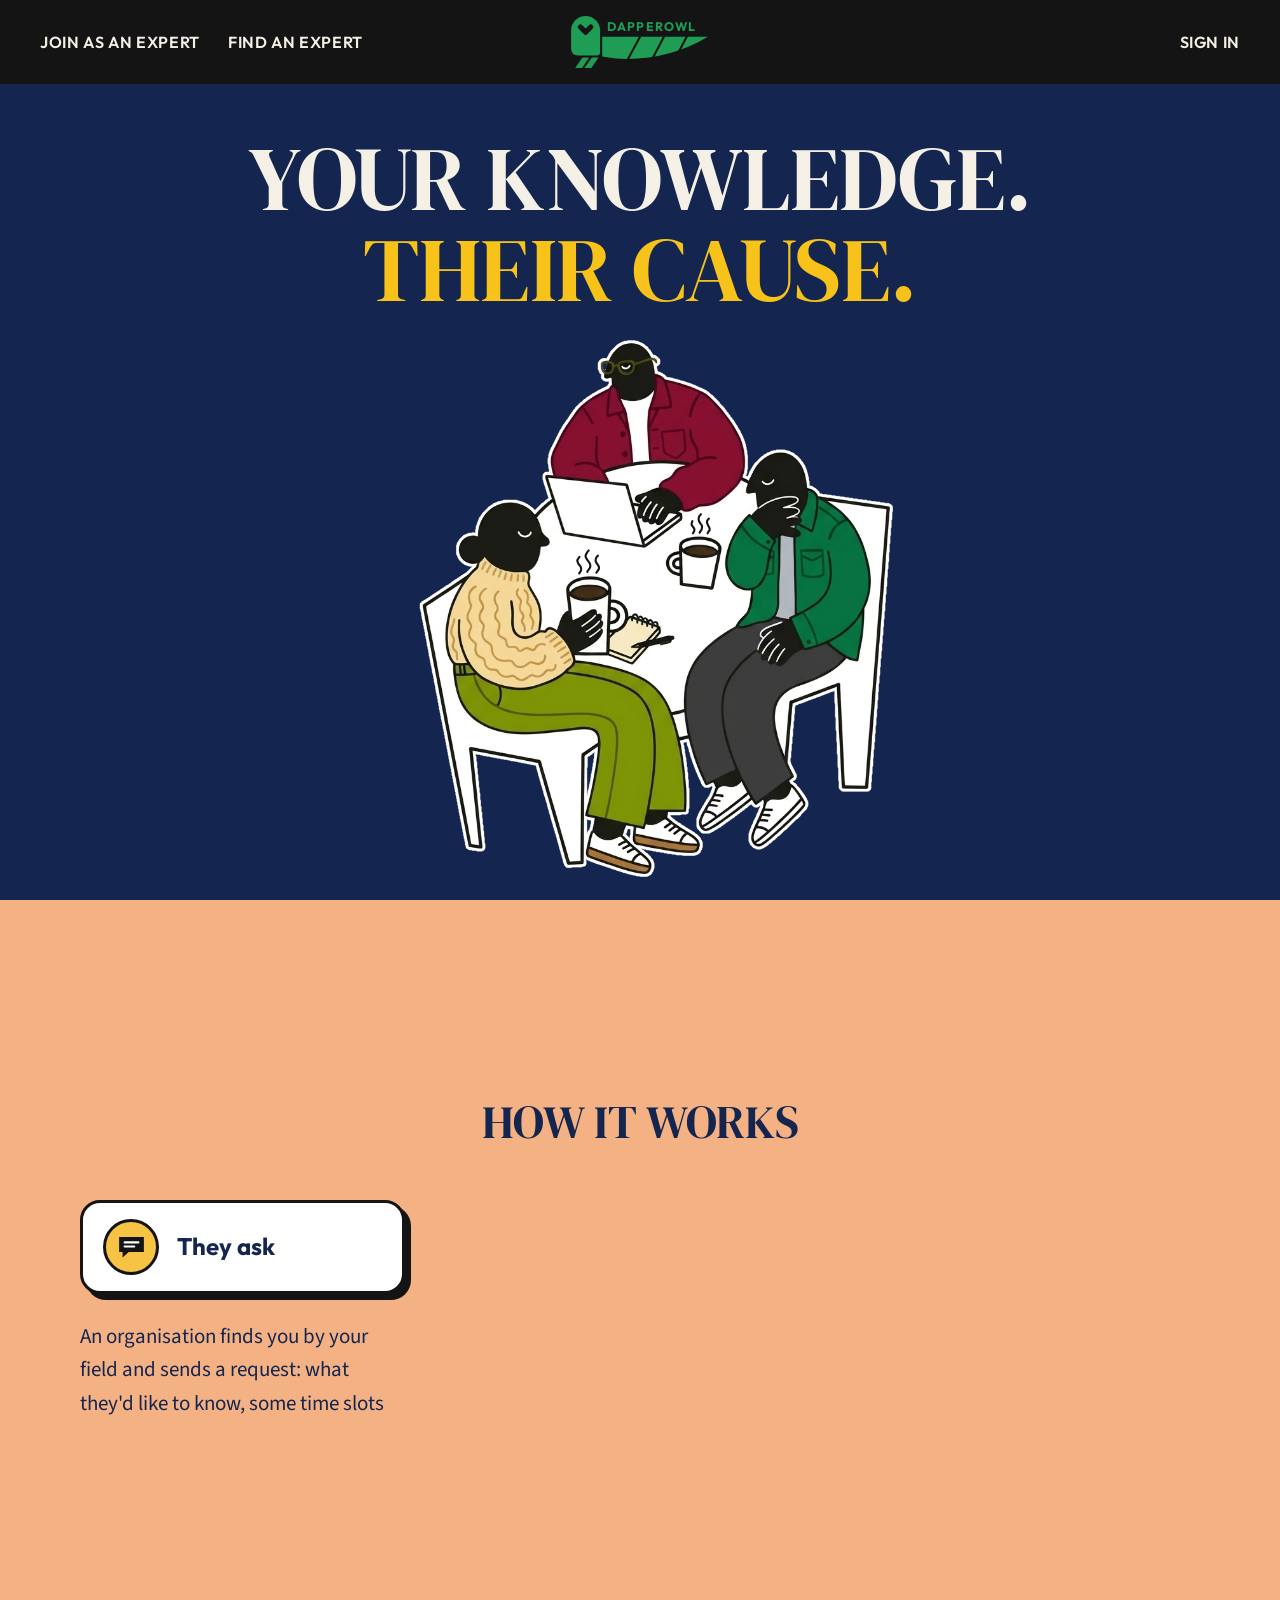
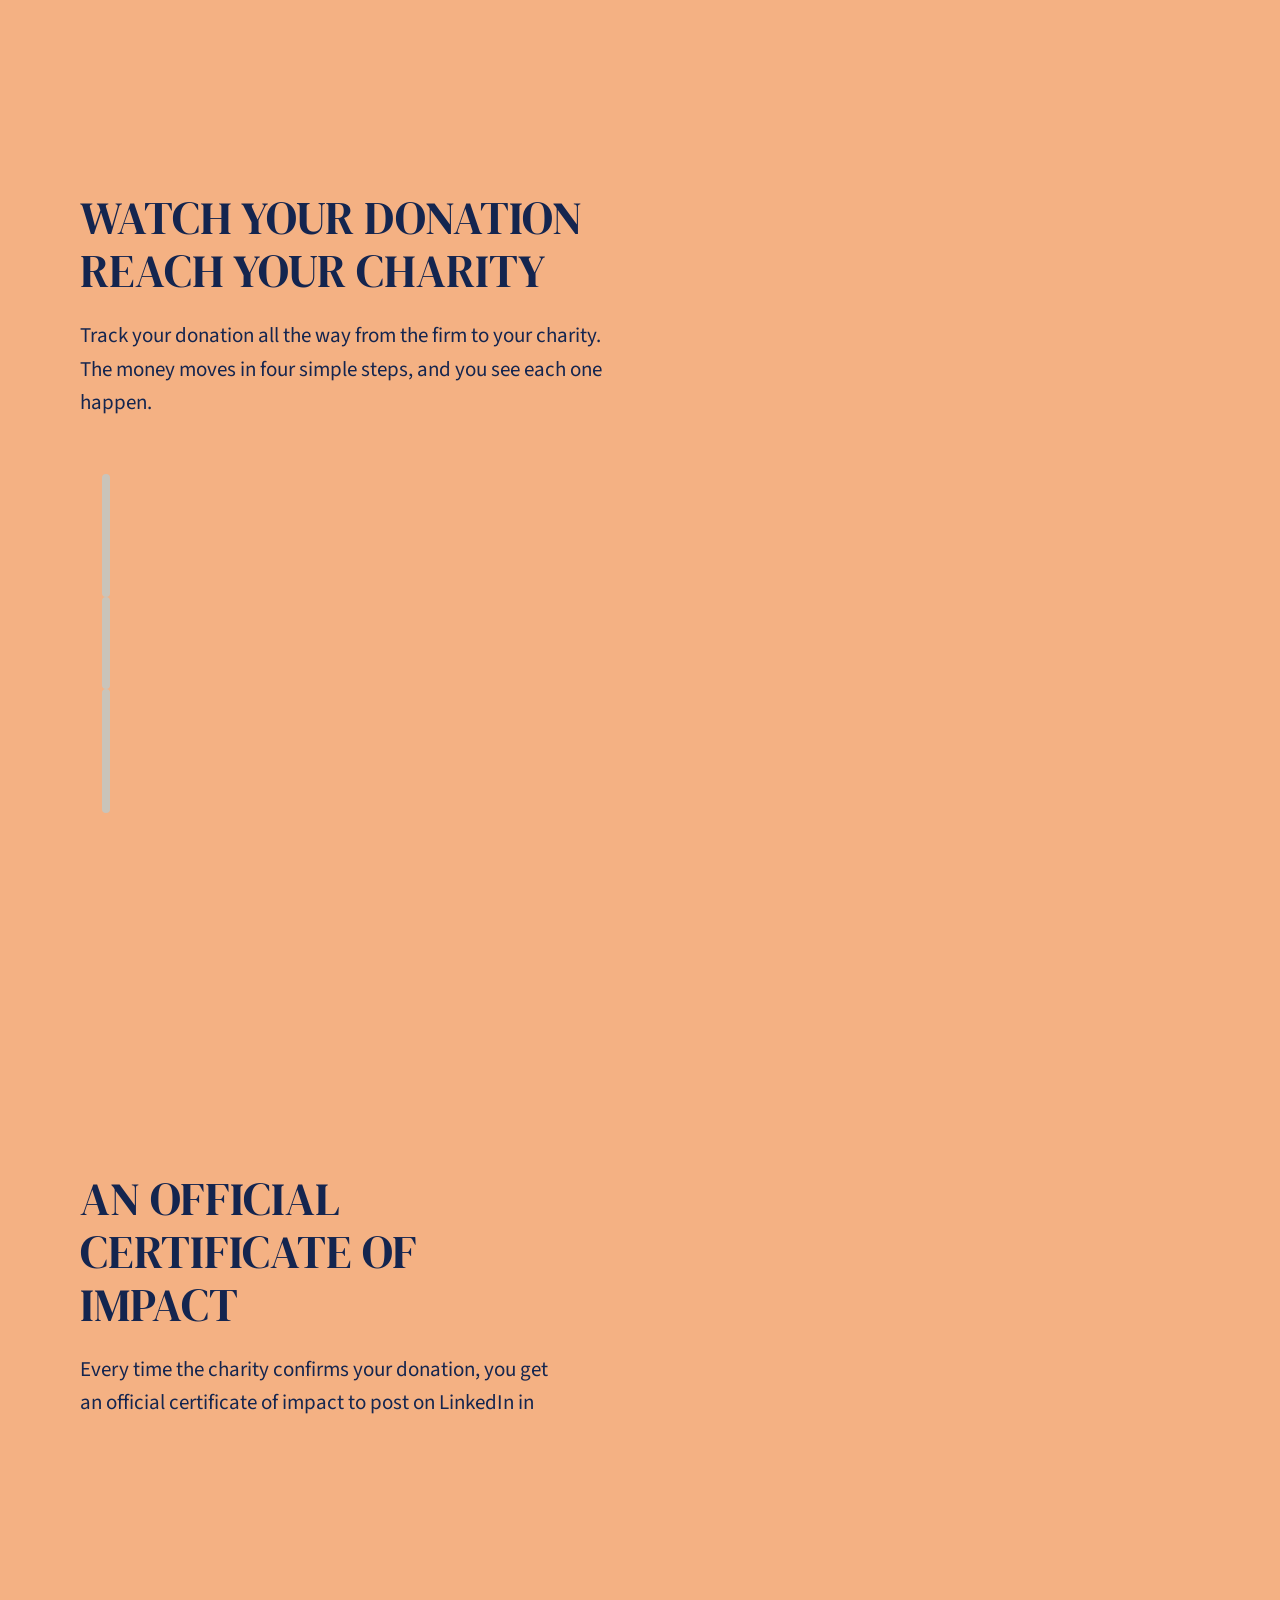
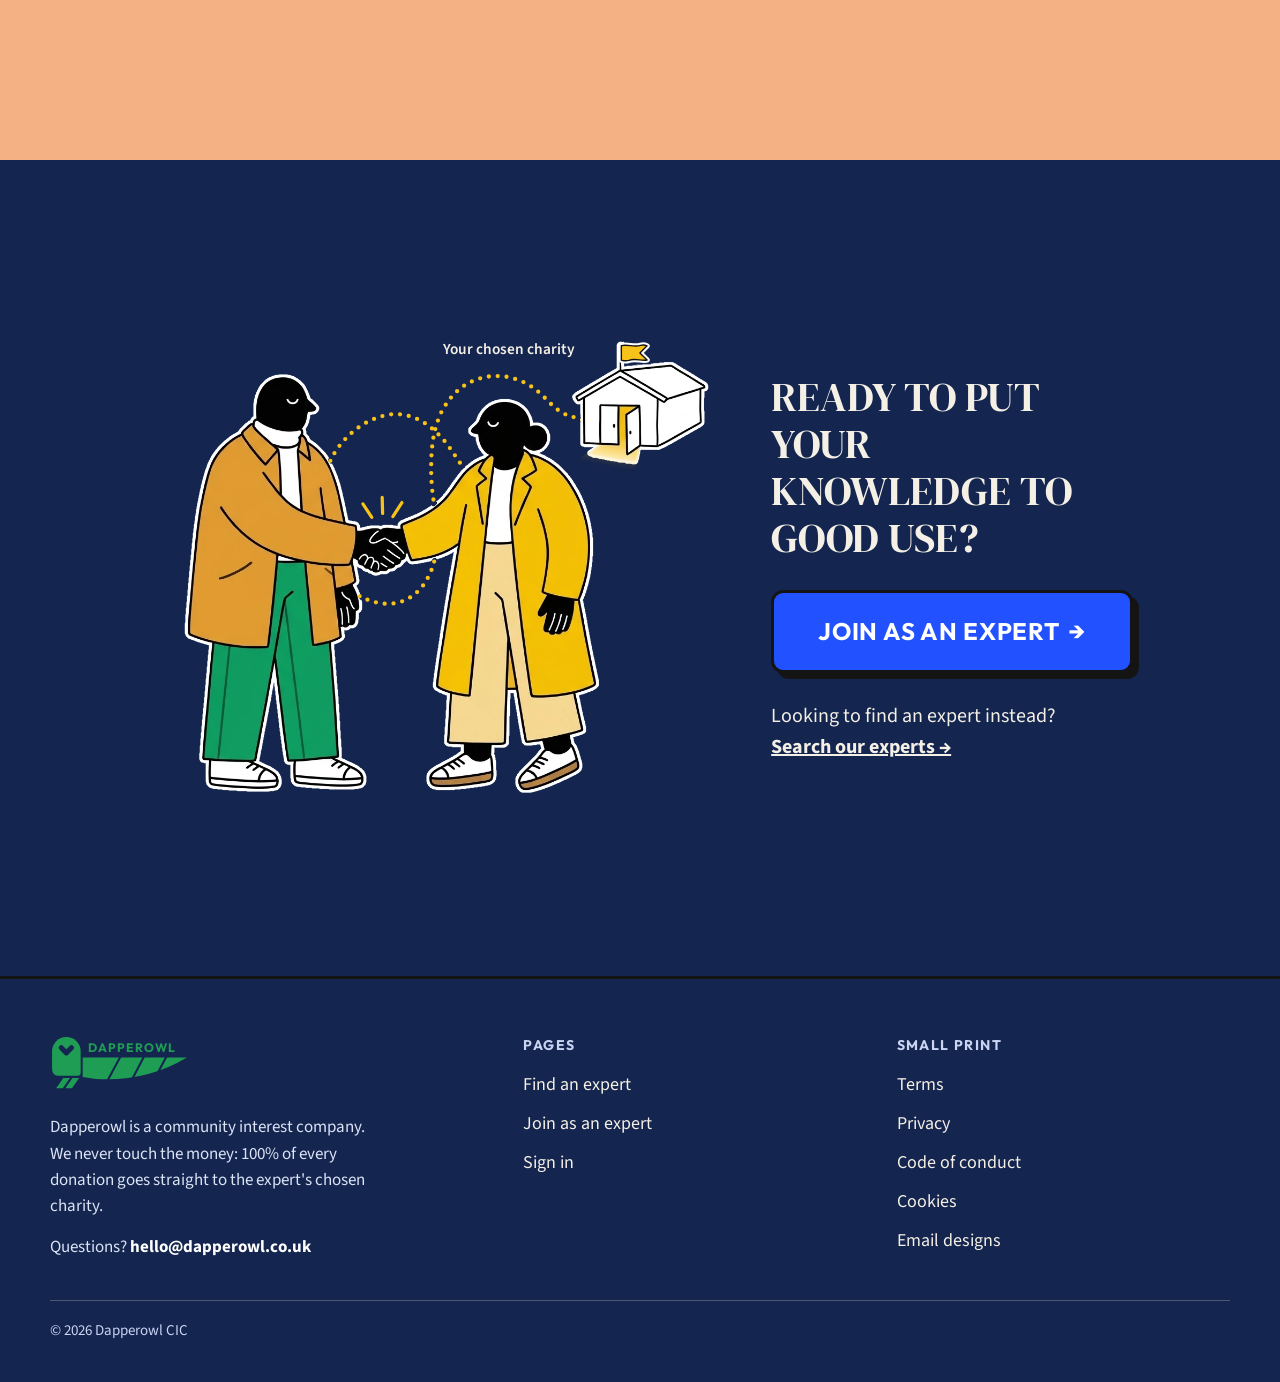
==== commit 4190b2cf: "Move hosting to GitHub Pages; certificate section sequence and pop-up - Sharing tags and README now " ====
--- a/index.html
+++ b/index.html
@@ -2,16 +2,16 @@
 <html lang="en"><head><meta charset="utf-8"><meta name="viewport" content="width=device-width, initial-scale=1">
 <meta property="og:title" content="Dapperowl: Specialise for charity">
 <meta property="og:description" content="Experts share their knowledge; firms donate 100% to the expert’s chosen charity.">
-<meta property="og:url" content="https://dapperowl.netlify.app/">
+<meta property="og:url" content="https://luke-w-l-m.github.io/dapperowl-prototype/">
 <meta property="og:type" content="website">
-<meta property="og:image" content="https://dapperowl.netlify.app/og-image.png?v=2">
+<meta property="og:image" content="https://luke-w-l-m.github.io/dapperowl-prototype/og-image.png?v=2">
 <meta property="og:image:width" content="1200">
 <meta property="og:image:height" content="627">
 <meta property="og:image:alt" content="Specialise for charity: three people talking over coffee at a round table">
 <meta name="twitter:card" content="summary_large_image">
 <meta name="twitter:title" content="Dapperowl: Specialise for charity">
 <meta name="twitter:description" content="Experts share their knowledge; firms donate 100% to the expert’s chosen charity.">
-<meta name="twitter:image" content="https://dapperowl.netlify.app/og-image.png?v=2">
+<meta name="twitter:image" content="https://luke-w-l-m.github.io/dapperowl-prototype/og-image.png?v=2">
 <meta name="twitter:image:alt" content="Specialise for charity: three people talking over coffee at a round table"><title>Dapperowl</title>
 <title>Dapperowl Prototype</title>
 <meta name="claude:viewport-fit-sides" content="cover">
@@ -239,10 +239,26 @@
 #tracker-demo .ot-dot{width:46px;height:46px}
 #tracker-demo .ot-stop,#tracker-demo .ot-btn{font-size:14px}
 /* 4 certificate */
-.tile{display:flex;flex-direction:column;gap:4px;background:var(--white);border:3px solid var(--ink);border-radius:16px;box-shadow:5px 5px 0 var(--ink);padding:16px 22px}
-.tile b{font-family:var(--ui);font-size:22px;color:#18743a}
-.tile span{font-size:16px;color:var(--muted)}
-#certificate .svis > .post{max-width:min(440px,calc((100svh - var(--topbar) - 130px) * .6))}
+#certificate .svis > .certbtn{max-width:min(440px,calc((100svh - var(--topbar) - 160px) * .6))}
+/* 4 certificate (30 Oct): straight, click to enlarge */
+.certbtn{display:flex;flex-direction:column;align-items:center;gap:12px;cursor:zoom-in;border-radius:18px;outline-offset:6px}
+.certbtn .post{width:100%;max-width:none;transform:none;transition:transform .25s ease,box-shadow .25s ease}
+.certbtn:hover .post,.certbtn:focus-visible .post{transform:translateY(-4px);box-shadow:12px 12px 0 var(--ink)}
+.certhint{font-family:var(--ui);font-weight:600;font-size:16px;color:var(--navy)}
+.certdlg{padding:0;border:0;background:none;max-width:none;max-height:none;overflow:visible}
+.certdlg::backdrop{background:rgba(20,37,79,.8)}
+.certdlg-in{position:relative}
+.certdlg-scale .post{transform:none;margin:0;box-shadow:10px 10px 0 var(--ink)}
+.certdlg-x{position:absolute;z-index:2;top:-18px;right:-18px;width:48px;height:48px;border-radius:50%;background:#fff;border:3px solid var(--ink);color:var(--ink);font:700 30px/1 var(--ui);display:grid;place-items:center;cursor:pointer;padding:0}
+.certdlg-x:hover{background:var(--sun)}
+@media (prefers-reduced-motion:no-preference){
+  .certdlg,.certdlg::backdrop{transition:opacity .2s ease}
+  .certdlg.fading,.certdlg.fading::backdrop{opacity:0}
+}
+/* sequence start state: heading, then text line by line, then the certificate */
+.cr-ready #cert-h,.cr-ready .cert-text .w{opacity:0;transition:opacity .35s ease}
+.cr-ready .certbtn{opacity:0;transform:translateY(18px);transition:opacity .5s ease,transform .5s ease}
+.cr-ready .on{opacity:1!important;transform:none!important}
 /* 5 join band: unchanged, but a full screen with a straight top edge */
 .join.snap{padding-block:56px}
 .join .hd{font-size:clamp(30px,3.2vw,46px);line-height:1.15}
@@ -401,21 +417,29 @@
 </section>
 
 <section class="snap sec gut" id="certificate" aria-labelledby="cert-h">
-  <div class="inner sgrid rv">
+  <div class="inner sgrid">
     <div class="stext">
       <h2 class="hd" id="cert-h">An official certificate of impact</h2>
-      <p class="body">Every time the charity confirms your donation, you get an official certificate of impact to post on LinkedIn in one click. It shows your photo, name, the amount and the charity. The firm stays anonymous unless it chooses to be named.</p>
-      <div class="tile"><b>£4,500 raised so far</b><span>Only you can see this</span></div>
+      <p class="body cert-text">Every time the charity confirms your donation, you get an official certificate of impact to post on LinkedIn in one click. It shows your photo, name, the amount and the charity. The firm stays anonymous unless it chooses to be named.</p>
     </div>
     <div class="svis">
-      <figure class="post tilt" aria-label="Example LinkedIn post with an impact certificate">
+      <div class="certbtn" role="button" tabindex="0" aria-haspopup="dialog" aria-label="Enlarge the example certificate">
+        <figure class="post" aria-label="Example LinkedIn post with an impact certificate">
           <div class="ph"><span class="av"><svg viewBox="0 0 60 60" aria-hidden="true"><circle cx="30" cy="22" r="13" fill="#141414"/><path d="M6 60c0-15 11-23 24-23s24 8 24 23z" fill="#141414"/></svg></span><div><b>The Hon. Inglebert Montgomery-Smythe</b><span>Founder, Broom Bay Seaweed · 1h</span></div></div>
           <p class="pc">Proud to have shared what I know about Scottish seaweed farming, and that £500 went straight to Loch Broom Lifeboat Fund.</p>
           <div class="cq"><div class="cert c1"><div class="frame"></div><div class="in"><svg class="logo" viewBox="18 14 274 108" aria-label="Dapperowl"><path d="M50 18 A28 28 0 0 1 78 46 L78 88 Q78 94 72 94 L36 94 Q22 94 22 80 L22 46 A28 28 0 0 1 50 18 Z" fill="#1F9D55"/><path d="M-10 -5 L0 5 L10 -5" transform="translate(50 44)" fill="none" stroke="#fff" stroke-width="10" stroke-linecap="round" stroke-linejoin="round"/><path d="M44 98 L57 98 L43 118 L30 118 Z M62 98 L75 98 L61 118 L48 118 Z" fill="#1F9D55"/><path d="M82 58 L286 58 Q206 106 108 100 L82 96 Z" fill="#1F9D55"/><path d="M156 56 L128 108 M202 56 L178 102 M246 56 L228 90" stroke="#fff" stroke-width="4"/><text x="92" y="46.4" font-family="Outfit, sans-serif" font-weight="700" font-size="24" letter-spacing="2" fill="#1F9D55">DAPPEROWL</text></svg><span class="k">Certificate of impact</span><div class="photo"><svg viewBox="0 0 60 60" aria-hidden="true"><circle cx="30" cy="22" r="13" fill="#141414"/><path d="M6 60c0-15 11-23 24-23s24 8 24 23z" fill="#141414"/></svg></div><span class="nm">The Hon. Inglebert Montgomery-Smythe</span><span class="rule"></span><span class="amt">£500</span><span class="to">donated to<b>Loch Broom Lifeboat Fund</b></span></div><span class="date">October 2026</span></div></div>
           <div class="pa"><span>Like</span><span>Comment</span><span>Share</span></div>
         </figure>
+        <span class="certhint" aria-hidden="true">Click to enlarge</span>
+      </div>
     </div>
   </div>
+  <dialog class="certdlg" aria-label="Example certificate of impact, enlarged">
+    <div class="certdlg-in">
+      <button type="button" class="certdlg-x" aria-label="Close"><span aria-hidden="true">×</span></button>
+      <div class="certdlg-scale"></div>
+    </div>
+  </dialog>
 </section>
 
 <section class="snap band join gut" id="join">
@@ -446,6 +470,60 @@
 <footer id="site-foot"></footer>
 <script src="site.js"></script>
 <script>
+(function(){ // Certificate: heading, then text line by line, then the certificate (plays once)
+  const sec=document.getElementById('certificate'); if(!sec) return;
+  if(matchMedia('(prefers-reduced-motion: reduce)').matches || !('IntersectionObserver' in window)) return;
+  const p=sec.querySelector('.cert-text');
+  [...p.childNodes].forEach(n=>{ if(n.nodeType!==3) return; const f=document.createDocumentFragment();
+    n.textContent.split(/(\s+)/).forEach(part=>{ if(!part) return; if(/^\s+$/.test(part)) f.appendChild(document.createTextNode(part)); else { const w=document.createElement('span'); w.className='w'; w.textContent=part; f.appendChild(w); } });
+    p.replaceChild(f,n); });
+  const linesOf=()=>{ const g=[]; let top=null; p.querySelectorAll('.w').forEach(w=>{ const t=w.offsetTop; if(top===null||Math.abs(t-top)>4){ g.push([]); top=t; } g[g.length-1].push(w); }); return g; };
+  sec.classList.add('cr-ready');
+  const wait=ms=>new Promise(r=>setTimeout(r,ms));
+  let played=false;
+  const play=async()=>{
+    if(played) return; played=true;
+    sec.querySelector('#cert-h').classList.add('on'); await wait(450);
+    for(const line of linesOf()){ line.forEach(w=>w.classList.add('on')); await wait(350); }
+    sec.querySelector('.certbtn').classList.add('on'); await wait(650);
+    sec.classList.remove('cr-ready');
+  };
+  const io=new IntersectionObserver(es=>{ if(es.some(e=>e.isIntersecting)){ io.disconnect(); play(); } },{threshold:.4});
+  io.observe(sec);
+  const check=()=>{ if(played) return removeEventListener('scroll',check); const r=sec.getBoundingClientRect(); const seen=Math.min(r.bottom,innerHeight)-Math.max(r.top,0); if(seen>Math.min(r.height,innerHeight)*.4){ io.disconnect(); play(); } };
+  addEventListener('scroll',check,{passive:true}); check();
+})();
+(function(){ // Certificate pop-up: enlarged copy, closes with ×, Esc or a click outside; focus and scroll handled
+  const btn=document.querySelector('.certbtn'), dlg=document.querySelector('.certdlg'); if(!btn||!dlg||!dlg.showModal) return;
+  const box=dlg.querySelector('.certdlg-scale'), x=dlg.querySelector('.certdlg-x');
+  const reduce=()=>matchMedia('(prefers-reduced-motion: reduce)').matches;
+  const fit=()=>{ // scale a copy of the post to fill up to ~90% of the screen height, keeping its proportions
+    const post=box.firstElementChild; if(!post) return;
+    post.style.transform='none'; post.style.width='440px';
+    const w=post.offsetWidth, h=post.offsetHeight;
+    const k=Math.min(innerHeight*0.9/h, innerWidth*0.9/w);
+    post.style.transformOrigin='top left'; post.style.transform='scale('+k+')';
+    box.style.width=(w*k)+'px'; box.style.height=(h*k)+'px';
+  };
+  const open=()=>{
+    box.innerHTML=''; const copy=btn.querySelector('.post').cloneNode(true); copy.removeAttribute('aria-label'); box.appendChild(copy);
+    document.documentElement.style.overflow='hidden'; document.documentElement.style.scrollSnapType='none';
+    dlg.classList.add('fading'); dlg.showModal(); fit();
+    requestAnimationFrame(()=>dlg.classList.remove('fading')); x.focus();
+  };
+  const close=()=>{
+    if(!dlg.open) return;
+    const done=()=>{ dlg.close(); dlg.classList.remove('fading'); document.documentElement.style.overflow=''; document.documentElement.style.scrollSnapType=''; btn.focus(); };
+    if(reduce()) return done();
+    dlg.classList.add('fading'); setTimeout(done,200);
+  };
+  btn.addEventListener('click',open);
+  btn.addEventListener('keydown',e=>{ if(e.key==='Enter'||e.key===' '){ e.preventDefault(); open(); } });
+  x.addEventListener('click',close);
+  dlg.addEventListener('cancel',e=>{ e.preventDefault(); close(); }); // Esc
+  dlg.addEventListener('click',e=>{ if(e.target===dlg) close(); });   // click on the backdrop
+  addEventListener('resize',()=>{ if(dlg.open) fit(); });
+})();
 (function(){ // Watch your donation: plays once on arrival - intro, then each step (circle, tick, name, text) while the bar fills to the next circle
   const sec=document.getElementById('tracker'); if(!sec) return;
   if(matchMedia('(prefers-reduced-motion: reduce)').matches || !('IntersectionObserver' in window)) return;
